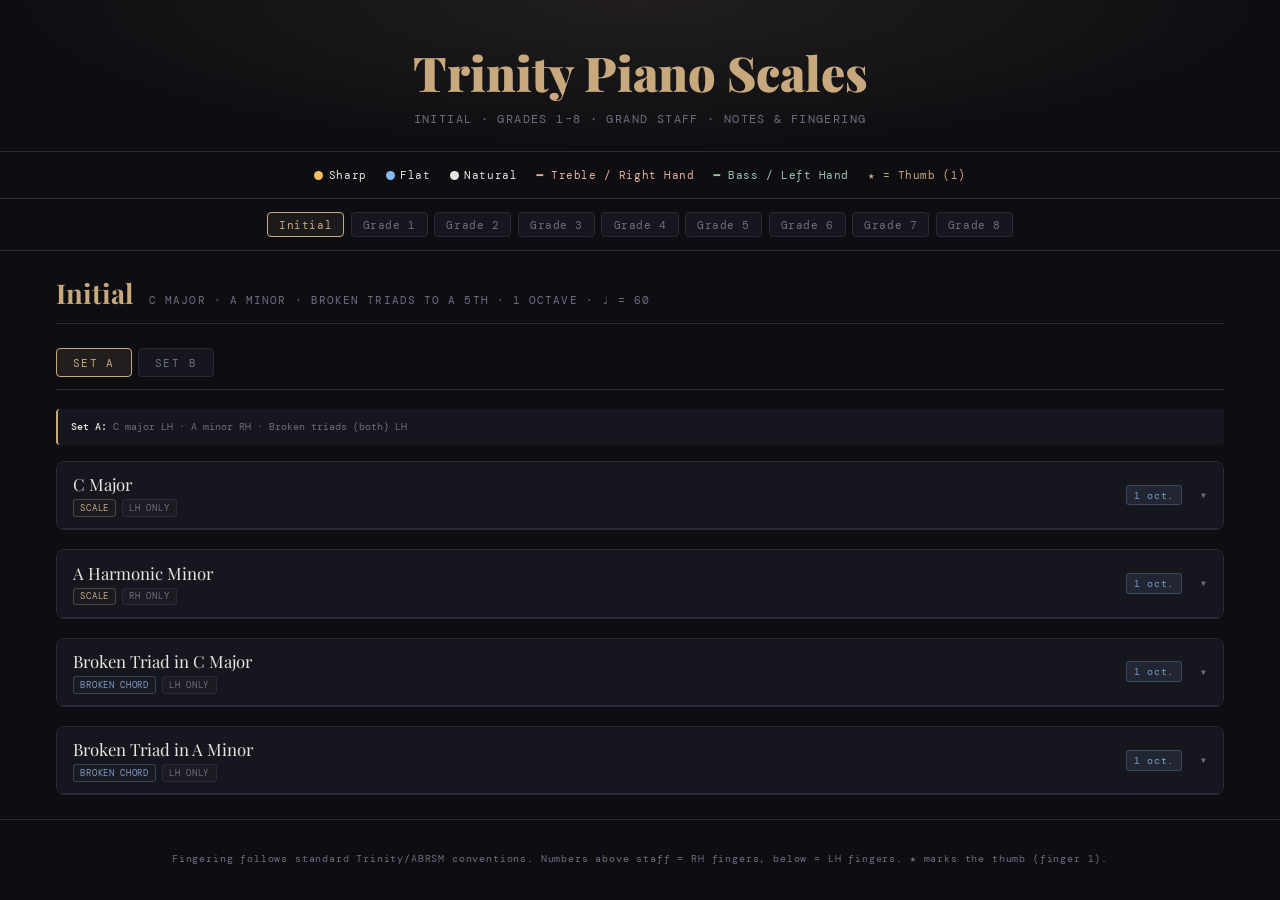
==== index.html @ 6ace457f "Update index.html" ====
<!DOCTYPE html>

<html lang="en">
<head>
<meta charset="UTF-8">
<meta name="viewport" content="width=device-width, initial-scale=1.0">
<title>Trinity Piano Scales</title>
<link href="https://fonts.googleapis.com/css2?family=Playfair+Display:wght@400;700;900&family=DM+Mono:wght@300;400;500&display=swap" rel="stylesheet">
<style>
  :root {
    --bg: #0e0e12;
    --surface: #16161e;
    --card: #1c1c26;
    --border: #2a2a3a;
    --accent: #c8a97e;
    --accent2: #7e9fc8;
    --rh-col: #e8b4a0;
    --lh-col: #a0c8b4;
    --text: #e8e6e0;
    --muted: #6e6e82;
    --sharp-col: #f0c060;
    --flat-col: #88b8f0;
    --natural-col: #d0d0c8;
    --staff-line: #4a4a60;
    --notehead: #e8e6e0;
    --notehead-sharp: #f0c060;
    --notehead-flat: #88b8f0;
  }
  * { box-sizing: border-box; margin: 0; padding: 0; }
  body { background: var(--bg); color: var(--text); font-family: 'DM Mono', monospace; min-height: 100vh; }

header {
text-align: center; padding: 2.5rem 1rem 1.5rem;
border-bottom: 1px solid var(--border);
background: radial-gradient(ellipse at 50% 0%, rgba(200,169,126,0.10) 0%, transparent 70%);
}
h1 { font-family: 'Playfair Display', serif; font-size: clamp(1.8rem,4vw,3rem); font-weight: 900; color: var(--accent); }
header p { margin-top: 0.5rem; color: var(--muted); font-size: 0.72rem; letter-spacing: 0.12em; text-transform: uppercase; }

.legend {
display: flex; gap: 1.2rem; justify-content: center; flex-wrap: wrap;
padding: 1rem; border-bottom: 1px solid var(--border); font-size: 0.68rem; letter-spacing: 0.05em;
}
.legend-item { display: flex; align-items: center; gap: 0.35rem; }
.dot { width: 9px; height: 9px; border-radius: 50%; }

nav {
display: flex; gap: 0.4rem; padding: 0.8rem 1rem; overflow-x: auto;
border-bottom: 1px solid var(--border); scrollbar-width: none; justify-content: center; flex-wrap: wrap;
}
nav button {
background: var(--surface); border: 1px solid var(--border); color: var(--muted);
padding: 0.3rem 0.7rem; border-radius: 4px; font-family: 'DM Mono', monospace;
font-size: 0.68rem; cursor: pointer; white-space: nowrap; transition: all 0.15s; letter-spacing: 0.05em;
}
nav button:hover, nav button.active { border-color: var(--accent); color: var(--accent); background: rgba(200,169,126,0.08); }

main { padding: 1.5rem 1rem; max-width: 1200px; margin: 0 auto; }
.grade-section { display: none; }
.grade-section.active { display: block; }

.grade-header { display: flex; align-items: baseline; gap: 1rem; margin-bottom: 1.5rem; padding-bottom: 0.75rem; border-bottom: 1px solid var(--border); }
.grade-title { font-family: 'Playfair Display', serif; font-size: 1.7rem; color: var(--accent); font-weight: 700; }
.grade-subtitle { color: var(--muted); font-size: 0.68rem; letter-spacing: 0.1em; text-transform: uppercase; }

.scales-grid { display: grid; gap: 1.2rem; }
@media(min-width:700px) { .scales-grid { grid-template-columns: 1fr; } }

.scale-card { background: var(--card); border: 1px solid var(--border); border-radius: 8px; overflow: hidden; }
.scale-card-header {
display: flex; align-items: center; justify-content: space-between;
padding: 0.7rem 1rem; background: var(--surface); border-bottom: 1px solid var(--border);
cursor: pointer; user-select: none;
}
.scale-name { font-family: 'Playfair Display', serif; font-size: 1.05rem; color: var(--text); }
.scale-type { font-size: 0.62rem; color: var(--muted); letter-spacing: 0.1em; text-transform: uppercase; margin-top: 0.1rem; }
.octave-badge { font-size: 0.6rem; padding: 0.18rem 0.45rem; border-radius: 3px; background: rgba(126,159,200,0.12); color: var(--accent2); border: 1px solid rgba(126,159,200,0.28); letter-spacing: 0.07em; }
.toggle-icon { color: var(--muted); font-size: 0.75rem; transition: transform 0.2s; margin-left: 0.6rem; }
.scale-card.open .toggle-icon { transform: rotate(180deg); }
.scale-body { display: none; padding: 1rem; }
.scale-card.open .scale-body { display: block; }

/* Finger row */
.hand-label { font-size: 0.62rem; letter-spacing: 0.15em; text-transform: uppercase; margin-bottom: 0.4rem; }
.hand-label.rh { color: var(--rh-col); }
.hand-label.lh { color: var(--lh-col); }

/* Staff wrapper */
.staff-section { margin-bottom: 1.2rem; overflow-x: auto; padding-bottom: 0.3rem; }
.staff-section::-webkit-scrollbar { height: 4px; }
.staff-section::-webkit-scrollbar-track { background: var(--surface); }
.staff-section::-webkit-scrollbar-thumb { background: var(--border); border-radius: 2px; }

.info-note {
font-size: 0.65rem; color: var(--accent2); margin-top: 0.6rem; line-height: 1.5;
border-left: 2px solid var(--accent2); padding-left: 0.5rem;
}

footer { text-align: center; padding: 2rem 1rem; border-top: 1px solid var(--border); color: var(--muted); font-size: 0.65rem; letter-spacing: 0.08em; }

/* Set A / Set B tabs */
.set-tabs { display: flex; gap: 0.4rem; margin-bottom: 1.2rem; padding-bottom: 0.75rem; border-bottom: 1px solid var(--border); }
.set-tabs button {
  background: var(--surface); border: 1px solid var(--border); color: var(--muted);
  padding: 0.4rem 1rem; border-radius: 4px; font-family: 'DM Mono', monospace;
  font-size: 0.7rem; cursor: pointer; letter-spacing: 0.12em; transition: all 0.15s;
  text-transform: uppercase;
}
.set-tabs button.active { border-color: var(--accent); color: var(--accent); background: rgba(200,169,126,0.1); }
.set-panel { display: none; }
.set-panel.active { display: block; }

.set-summary {
  font-size: 0.65rem; color: var(--muted); margin-bottom: 1rem; line-height: 1.6;
  padding: 0.6rem 0.8rem; background: var(--surface); border-radius: 4px; border-left: 2px solid var(--accent);
}
.set-summary b { color: var(--text); font-weight: 500; }

/* Category + hand badges on each card header */
.badges { display: flex; gap: 0.35rem; align-items: center; flex-wrap: wrap; margin-top: 0.25rem; }
.badge {
  font-size: 0.55rem; padding: 0.12rem 0.4rem; border-radius: 3px; letter-spacing: 0.08em;
  text-transform: uppercase; border: 1px solid var(--border); color: var(--muted);
  background: rgba(255,255,255,0.02); font-family: 'DM Mono', monospace;
}
.badge.cat-scale { color: var(--accent); border-color: rgba(200,169,126,0.3); }
.badge.cat-broken-chord, .badge.cat-arpeggio, .badge.cat-dom7, .badge.cat-dim7 { color: var(--accent2); border-color: rgba(126,159,200,0.3); }
.badge.cat-thirds { color: var(--rh-col); border-color: rgba(232,180,160,0.3); }
.badge.cat-contrary, .badge.cat-chromatic { color: var(--lh-col); border-color: rgba(160,200,180,0.3); }
.badge.hands-together { color: #c8a0d0; border-color: rgba(200,160,208,0.35); background: rgba(200,160,208,0.05); }
.badge.hands-contrary { color: #e0b080; border-color: rgba(224,176,128,0.35); background: rgba(224,176,128,0.05); }
.badge.hands-separate { color: var(--muted); }
</style>

</head>
<body>

<header>
  <h1>Trinity Piano Scales</h1>
  <p>Initial · Grades 1–8 · Grand Staff · Notes & Fingering</p>
</header>

<div class="legend">
  <div class="legend-item"><div class="dot" style="background:var(--notehead-sharp)"></div> Sharp</div>
  <div class="legend-item"><div class="dot" style="background:var(--notehead-flat)"></div> Flat</div>
  <div class="legend-item"><div class="dot" style="background:var(--notehead)"></div> Natural</div>
  <div class="legend-item" style="color:var(--rh-col)">━ Treble / Right Hand</div>
  <div class="legend-item" style="color:var(--lh-col)">━ Bass / Left Hand</div>
  <div class="legend-item" style="color:var(--accent)">★ = Thumb (1)</div>
</div>

<nav id="gradeNav"></nav>
<main id="main"></main>

<footer>Fingering follows standard Trinity/ABRSM conventions. Numbers above staff = RH fingers, below = LH fingers. ★ marks the thumb (finger 1).</footer>

<script>
// ─── NOTATION HELPERS ──────────────────────────────────────────────────────
// Each note on the staff is stored as {l, a, o, f}:
//   l — natural letter A–G
//   a — accidental: '', '♯', '♭', '𝄪'
//   o — octave number (scientific pitch notation, middle C = C4)
//   f — fingering number 1–5 (1 = thumb, rendered as a ★)
// Optional l2/a2/o2 on a note adds a parallel voice in the same column (used
// for scales in 3rds at Grade 6+).

const LETTER_RANK = {C:0, D:1, E:2, F:3, G:4, A:5, B:6};

function n(l,a,o,f){return{l,a,o,f};}

function parsePitch(s) {
  const l = s[0];
  const ch = s[1] || '';
  let a = '';
  if (ch === 'b') a = '♭';
  else if (ch === '#') a = '♯';
  else if (ch === 'x') a = '𝄪';
  return {l, a};
}

// Ascending sequence — octave bumps up when the letter wraps B→C.
function seq(letters, startOct, fingering) {
  const out = []; let oct = startOct, prev = null;
  letters.forEach((lt, i) => {
    const {l, a} = parsePitch(lt);
    const rank = LETTER_RANK[l];
    if (prev !== null && rank < prev) oct++;
    out.push(n(l, a, oct, fingering[i])); prev = rank;
  });
  return out;
}

// Descending sequence — octave drops when the letter jumps up.
function descSeq(letters, startOct, fingering) {
  const out = []; let oct = startOct, prev = null;
  letters.forEach((lt, i) => {
    const {l, a} = parsePitch(lt);
    const rank = LETTER_RANK[l];
    if (prev !== null && rank > prev) oct--;
    out.push(n(l, a, oct, fingering[i])); prev = rank;
  });
  return out;
}

function scaleLetters(oneOct, octaves) {
  const out = [];
  for (let i = 0; i < octaves; i++) out.push(...oneOct);
  out.push(oneOct[0]);
  return out;
}

// Combine two single-line scales into a parallel-voice line (for "in 3rds" scales).
function pairVoices(lower, upper, fingering) {
  return lower.map((lo, i) => ({
    l: lo.l, a: lo.a, o: lo.o,
    l2: upper[i].l, a2: upper[i].a, o2: upper[i].o,
    f: fingering ? fingering[i] : lo.f
  }));
}

// ─── SCALE PITCH TABLE ────────────────────────────────────────────────────
// 7 ascending pitches per scale, starting on the tonic.
// Suffixes: -n = natural minor, -h = harmonic minor, -m = melodic minor (asc.)
const SP = {
  'C':['C','D','E','F','G','A','B'],          'G':['G','A','B','C','D','E','F#'],
  'D':['D','E','F#','G','A','B','C#'],        'A':['A','B','C#','D','E','F#','G#'],
  'E':['E','F#','G#','A','B','C#','D#'],      'B':['B','C#','D#','E','F#','G#','A#'],
  'F#':['F#','G#','A#','B','C#','D#','E#'],
  'F':['F','G','A','Bb','C','D','E'],         'Bb':['Bb','C','D','Eb','F','G','A'],
  'Eb':['Eb','F','G','Ab','Bb','C','D'],      'Ab':['Ab','Bb','C','Db','Eb','F','G'],
  'Db':['Db','Eb','F','Gb','Ab','Bb','C'],
  'Am-n':['A','B','C','D','E','F','G'],       'Dm-n':['D','E','F','G','A','Bb','C'],
  'Em-n':['E','F#','G','A','B','C','D'],      'Bm-n':['B','C#','D','E','F#','G','A'],
  'Gm-n':['G','A','Bb','C','D','Eb','F'],     'Cm-n':['C','D','Eb','F','G','Ab','Bb'],
  'F#m-n':['F#','G#','A','B','C#','D','E'],   'Fm-n':['F','G','Ab','Bb','C','Db','Eb'],
  'C#m-n':['C#','D#','E','F#','G#','A','B'],  'G#m-n':['G#','A#','B','C#','D#','E','F#'],
  'Bbm-n':['Bb','C','Db','Eb','F','Gb','Ab'], 'Ebm-n':['Eb','F','Gb','Ab','Bb','Cb','Db'],
  'Am-h':['A','B','C','D','E','F','G#'],      'Dm-h':['D','E','F','G','A','Bb','C#'],
  'Em-h':['E','F#','G','A','B','C','D#'],     'Bm-h':['B','C#','D','E','F#','G','A#'],
  'Gm-h':['G','A','Bb','C','D','Eb','F#'],    'Cm-h':['C','D','Eb','F','G','Ab','B'],
  'F#m-h':['F#','G#','A','B','C#','D','E#'],  'Fm-h':['F','G','Ab','Bb','C','Db','E'],
  'C#m-h':['C#','D#','E','F#','G#','A','B#'], 'G#m-h':['G#','A#','B','C#','D#','E','Fx'],
  'Bbm-h':['Bb','C','Db','Eb','F','Gb','A'],  'Ebm-h':['Eb','F','Gb','Ab','Bb','Cb','D'],
  'Am-m':['A','B','C','D','E','F#','G#'],     'Dm-m':['D','E','F','G','A','B','C#'],
  'Em-m':['E','F#','G','A','B','C#','D#'],    'Bm-m':['B','C#','D','E','F#','G#','A#'],
  'Gm-m':['G','A','Bb','C','D','E','F#'],     'Cm-m':['C','D','Eb','F','G','A','B'],
  'F#m-m':['F#','G#','A','B','C#','D#','E#'], 'Fm-m':['F','G','Ab','Bb','C','D','E'],
  'C#m-m':['C#','D#','E','F#','G#','A#','B#'],'G#m-m':['G#','A#','B','C#','D#','E#','Fx'],
  'Bbm-m':['Bb','C','Db','Eb','F','G','A'],   'Ebm-m':['Eb','F','Gb','Ab','Bb','C','D'],
};

// Major triads (1, 3, 5) and minor triads (1, ♭3, 5)
const AP = {
  'C':['C','E','G'],   'G':['G','B','D'],   'D':['D','F#','A'],  'A':['A','C#','E'],
  'E':['E','G#','B'],  'B':['B','D#','F#'], 'F#':['F#','A#','C#'],
  'F':['F','A','C'],   'Bb':['Bb','D','F'], 'Eb':['Eb','G','Bb'],
  'Ab':['Ab','C','Eb'],'Db':['Db','F','Ab'],
  'Am':['A','C','E'],  'Dm':['D','F','A'],  'Em':['E','G','B'],  'Gm':['G','Bb','D'],
  'Cm':['C','Eb','G'], 'Fm':['F','Ab','C'], 'Bm':['B','D','F#'], 'F#m':['F#','A','C#'],
  'C#m':['C#','E','G#'],'G#m':['G#','B','D#'], 'Bbm':['Bb','Db','F'], 'Ebm':['Eb','Gb','Bb'],
};

// Dominant 7th — keyed by the MAJOR key whose V7 it is.
const DOM7 = {
  'Bb':['F','A','C','Eb'], 'D':['A','C#','E','G'], 'E':['B','D#','F#','A'],
  'Ab':['Eb','G','Bb','Db'],'B':['F#','A#','C#','E'], 'F#':['C#','E#','G#','B'],
};

// Diminished 7th — practical enharmonic spellings.
const DIM7 = {
  'B':['B','D','F','Ab'], 'D':['D','F','Ab','B'], 'Bb':['Bb','Db','E','G'],
  'Ab':['Ab','B','D','F'],'E':['E','G','Bb','Db'],'F#':['F#','A','C','Eb'],
  'Eb':['Eb','Gb','A','C'],
};

// ─── PATTERN BUILDERS ─────────────────────────────────────────────────────

function scl(modeKey, octaves, startOct, fingering) {
  return seq(scaleLetters(SP[modeKey], octaves), startOct, fingering);
}

function arp(triadKey, octaves, startOct, fingering) {
  const t = AP[triadKey]; const letters = [];
  for (let i = 0; i < octaves; i++) letters.push(...t);
  letters.push(t[0]);
  return seq(letters, startOct, fingering);
}

function brokenTo5(triadKey, startOct, fingering) {
  const t = AP[triadKey];
  return seq([t[0], t[1], t[2], t[1], t[0]], startOct, fingering);
}

function broken1Oct(triadKey, startOct, fingering) {
  const t = AP[triadKey];
  const up = seq([t[0], t[1], t[2], t[0]], startOct, fingering.slice(0,4));
  const down = [
    n(up[2].l, up[2].a, up[2].o, fingering[4]),
    n(up[1].l, up[1].a, up[1].o, fingering[5]),
    n(up[0].l, up[0].a, up[0].o, fingering[6]),
  ];
  return [...up, ...down];
}

function dom7(keyName, octaves, startOct, fingering) {
  const c = DOM7[keyName]; const letters = [];
  for (let i = 0; i < octaves; i++) letters.push(...c);
  letters.push(c[0]);
  return seq(letters, startOct, fingering);
}

function dim7(rootName, octaves, startOct, fingering) {
  const c = DIM7[rootName]; const letters = [];
  for (let i = 0; i < octaves; i++) letters.push(...c);
  letters.push(c[0]);
  return seq(letters, startOct, fingering);
}

const PC = {C:0,'C#':1,Db:1,D:2,'D#':3,Eb:3,E:4,Fb:4,F:5,'E#':5,'F#':6,Gb:6,G:7,'G#':8,Ab:8,A:9,'A#':10,Bb:10,B:11,Cb:11,'B#':0};

function chromAsc(startLetter, octaves, startOct, fingering) {
  const SHARPS = ['C','C#','D','D#','E','F','F#','G','G#','A','A#','B'];
  const startPC = PC[startLetter];
  const letters = [startLetter];
  for (let step = 1; step <= 12 * octaves; step++) {
    const pc = (startPC + step) % 12;
    letters.push(step === 12 * octaves ? startLetter : SHARPS[pc]);
  }
  return seq(letters, startOct, fingering);
}

function chromDesc(startLetter, octaves, startOct, fingering) {
  const FLATS = ['C','Db','D','Eb','E','F','Gb','G','Ab','A','Bb','B'];
  const startPC = PC[startLetter];
  const letters = [startLetter];
  for (let step = 1; step <= 12 * octaves; step++) {
    const pc = ((startPC - step) % 12 + 12) % 12;
    letters.push(step === 12 * octaves ? startLetter : FLATS[pc]);
  }
  return descSeq(letters, startOct, fingering);
}

// ─── FINGERING PRESETS ────────────────────────────────────────────────────
// Indicative fingerings — verify exact patterns with Trinity Piano Scales
// & Arpeggios book for exam preparation.
const F = {
  rh1:    [1,2,3,1,2,3,4,5],                    // RH white-key 1 oct asc
  lh1:    [5,4,3,2,1,3,2,1],                    // LH white-key 1 oct asc
  rh2:    [1,2,3,1,2,3,4,1,2,3,1,2,3,4,5],      // RH white-key 2 oct asc
  lh2:    [5,4,3,2,1,3,2,1,4,3,2,1,3,2,1],      // LH white-key 2 oct asc
  fRh1:   [1,2,3,4,1,2,3,4],                    // F major RH 1 oct
  fRh2:   [1,2,3,4,1,2,3,4,1,2,3,4,1,2,3],      // F major RH 2 oct
  bbRh2:  [4,1,2,3,1,2,3,4,1,2,3,1,2,3,4],      // B♭ major RH 2 oct
  bbLh2:  [3,2,1,4,3,2,1,3,2,1,4,3,2,1,3],      // B♭ major LH 2 oct
  ebRh2:  [3,1,2,3,1,2,3,4,1,2,3,1,2,3,4],      // E♭ major RH 2 oct
  ebLh2:  [3,2,1,4,3,2,1,3,2,1,4,3,2,1,3],      // E♭ major LH 2 oct
  abRh2:  [3,1,2,3,1,2,3,4,1,2,3,1,2,3,4],      // A♭ major RH 2 oct
  abLh2:  [3,2,1,4,3,2,1,3,2,1,4,3,2,1,3],      // A♭ major LH 2 oct
  dbRh2:  [2,3,1,2,3,4,1,2,3,1,2,3,4,1,2],      // D♭ major RH 2 oct
  dbLh2:  [3,2,1,4,3,2,1,3,2,1,4,3,2,1,3],      // D♭ major LH 2 oct
  fsRh2:  [2,3,4,1,2,3,1,2,3,4,1,2,3,1,2],      // F# major RH 2 oct
  fsLh2:  [4,3,2,1,3,2,1,4,3,2,1,3,2,1,2],      // F# major LH 2 oct
  chrom1: [1,3,1,2,3,1,3,1,3,1,2,3,1],
  chrom2: [1,3,1,2,3,1,3,1,3,1,2,3,1,3,1,2,3,1,3,1,3,1,2,3,1],
  arp2Rh: [1,2,3,1,2,3,5],
  arp2Lh: [5,3,2,1,3,2,1],
  broken1:[1,2,3,5,3,2,1],
  brokenTo5Rh:[1,3,5,3,1],
  brokenTo5Lh:[5,3,1,3,5],
};

// Helper to build a descending scale (reverse letters of ascending)
function revScale(modeKey, octaves, topOct, fingering) {
  const asc = scaleLetters(SP[modeKey], octaves);
  const rev = [...asc].reverse();
  return descSeq(rev, topOct, fingering);
}

// ─── GRADES DATA (Trinity Piano Syllabus from 2023) ──────────────────────

const GRADES = [
  // ─── INITIAL ────────────────────────────────────────────────────────────
  {
    grade:'Initial',
    desc:'C major · A minor · broken triads to a 5th · 1 octave · ♩ = 60',
    sets: {
      A: {
        label:'Set A',
        summary:'<b>Set A:</b> C major LH · A minor RH · Broken triads (both) LH',
        items:[
          { name:'C Major', category:'scale', hands:'lh', octaves:1,
            lh: scl('C', 1, 3, F.lh1) },
          { name:'A Harmonic Minor', category:'scale', hands:'rh', octaves:1,
            rh: scl('Am-h', 1, 4, F.rh1),
            note:'Candidate may choose harmonic, melodic, or natural minor — harmonic shown.' },
          { name:'Broken Triad in C Major', category:'broken-chord', hands:'lh', octaves:1,
            lh: brokenTo5('C', 3, F.brokenTo5Lh),
            note:'Played to a 5th.' },
          { name:'Broken Triad in A Minor', category:'broken-chord', hands:'lh', octaves:1,
            lh: brokenTo5('Am', 3, F.brokenTo5Lh),
            note:'Played to a 5th.' },
        ]
      },
      B: {
        label:'Set B',
        summary:'<b>Set B:</b> C major RH · A minor LH · Broken triads (both) RH',
        items:[
          { name:'C Major', category:'scale', hands:'rh', octaves:1,
            rh: scl('C', 1, 4, F.rh1) },
          { name:'A Harmonic Minor', category:'scale', hands:'lh', octaves:1,
            lh: scl('Am-h', 1, 3, F.lh1),
            note:'Candidate may choose harmonic, melodic, or natural minor.' },
          { name:'Broken Triad in C Major', category:'broken-chord', hands:'rh', octaves:1,
            rh: brokenTo5('C', 4, F.brokenTo5Rh),
            note:'Played to a 5th.' },
          { name:'Broken Triad in A Minor', category:'broken-chord', hands:'rh', octaves:1,
            rh: brokenTo5('Am', 4, F.brokenTo5Rh),
            note:'Played to a 5th.' },
        ]
      }
    }
  },
  // ─── GRADE 1 ────────────────────────────────────────────────────────────
  {
    grade:'Grade 1',
    desc:'F/G major · E/D minor · 1 octave · broken chords · chromatic contrary motion · ♩ = 70 · broken chords ♩. = 50',
    sets: {
      A: {
        label:'Set A',
        summary:'<b>Set A:</b> F major RH · E minor LH · Chromatic contrary on D (HT) · G major broken chord LH · D minor broken chord RH',
        items:[
          { name:'F Major', category:'scale', hands:'rh', octaves:1,
            rh: scl('F', 1, 4, F.fRh1) },
          { name:'E Harmonic Minor', category:'scale', hands:'lh', octaves:1,
            lh: scl('Em-h', 1, 3, F.lh1),
            note:'Candidate may choose harmonic, melodic, or natural minor.' },
          { name:'Chromatic Scale — Contrary Motion from D', category:'chromatic', hands:'contrary', octaves:1,
            rh: chromAsc('D', 1, 4, F.chrom1),
            lh: chromDesc('D', 1, 4, F.chrom1),
            note:'Hands together, diverging. RH ascends D4→D5; LH descends D4→D3.' },
          { name:'G Major Broken Chord', category:'broken-chord', hands:'lh', octaves:1,
            lh: broken1Oct('G', 2, F.broken1) },
          { name:'D Minor Broken Chord', category:'broken-chord', hands:'rh', octaves:1,
            rh: broken1Oct('Dm', 4, F.broken1) },
        ]
      },
      B: {
        label:'Set B',
        summary:'<b>Set B:</b> G major LH · D minor RH · C major contrary motion (HT) · F major broken chord RH · E minor broken chord LH',
        items:[
          { name:'G Major', category:'scale', hands:'lh', octaves:1,
            lh: scl('G', 1, 2, F.lh1) },
          { name:'D Harmonic Minor', category:'scale', hands:'rh', octaves:1,
            rh: scl('Dm-h', 1, 4, F.rh1),
            note:'Candidate may choose harmonic, melodic, or natural minor.' },
          { name:'C Major — Contrary Motion', category:'contrary', hands:'contrary', octaves:1,
            rh: scl('C', 1, 4, F.rh1),
            lh: descSeq(['C','B','A','G','F','E','D','C'], 4, [1,2,3,1,2,3,4,5]),
            note:'Hands together, diverging from middle C.' },
          { name:'F Major Broken Chord', category:'broken-chord', hands:'rh', octaves:1,
            rh: broken1Oct('F', 4, F.broken1) },
          { name:'E Minor Broken Chord', category:'broken-chord', hands:'lh', octaves:1,
            lh: broken1Oct('Em', 3, F.broken1) },
        ]
      }
    }
  },
  // ─── GRADE 2 ────────────────────────────────────────────────────────────
  {
    grade:'Grade 2',
    desc:'B♭/D major · B/G minor · 2 octaves · C major contrary / B♭ chromatic · 2-oct arpeggios · ♩ = 80 · arpeggios ♩ = 60',
    sets: {
      A: {
        label:'Set A',
        summary:'<b>Set A:</b> B♭ major & B minor HT · C major contrary motion HT · D major arpeggio RH · G minor arpeggio LH',
        items:[
          { name:'B♭ Major', category:'scale', hands:'together', octaves:2,
            rh: scl('Bb', 2, 4, F.bbRh2),
            lh: scl('Bb', 2, 2, F.bbLh2) },
          { name:'B Harmonic Minor', category:'scale', hands:'together', octaves:2,
            rh: scl('Bm-h', 2, 4, F.rh2),
            lh: scl('Bm-h', 2, 2, F.lh2),
            note:'Candidate choice: harmonic or melodic minor.' },
          { name:'C Major — Contrary Motion', category:'contrary', hands:'contrary', octaves:2,
            rh: scl('C', 2, 4, F.rh2),
            lh: descSeq(['C','B','A','G','F','E','D','C','B','A','G','F','E','D','C'], 4, [1,2,3,1,2,3,4,1,2,3,1,2,3,4,5]),
            note:'Hands together, diverging from middle C. Two octaves.' },
          { name:'D Major Arpeggio', category:'arpeggio', hands:'rh', octaves:2,
            rh: arp('D', 2, 4, F.arp2Rh) },
          { name:'G Minor Arpeggio', category:'arpeggio', hands:'lh', octaves:2,
            lh: arp('Gm', 2, 2, F.arp2Lh) },
        ]
      },
      B: {
        label:'Set B',
        summary:'<b>Set B:</b> D major & G minor HT · Chromatic similar motion from B♭ HT · B♭ major arpeggio LH · B minor arpeggio RH',
        items:[
          { name:'D Major', category:'scale', hands:'together', octaves:2,
            rh: scl('D', 2, 4, F.rh2),
            lh: scl('D', 2, 3, F.lh2) },
          { name:'G Harmonic Minor', category:'scale', hands:'together', octaves:2,
            rh: scl('Gm-h', 2, 4, F.rh2),
            lh: scl('Gm-h', 2, 2, F.lh2),
            note:'Candidate choice: harmonic or melodic minor.' },
          { name:'Chromatic Scale — Similar Motion from B♭', category:'chromatic', hands:'together', octaves:2,
            rh: chromAsc('Bb', 2, 4, F.chrom2),
            lh: chromAsc('Bb', 2, 2, F.chrom2) },
          { name:'B♭ Major Arpeggio', category:'arpeggio', hands:'lh', octaves:2,
            lh: arp('Bb', 2, 2, F.arp2Lh) },
          { name:'B Minor Arpeggio', category:'arpeggio', hands:'rh', octaves:2,
            rh: arp('Bm', 2, 3, F.arp2Rh) },
        ]
      }
    }
  },
  // ─── GRADE 3 ────────────────────────────────────────────────────────────
  {
    grade:'Grade 3',
    desc:'E♭/A major · C/F♯ minor · 2 octaves · chromatic F♯ / E♭ contrary · A/F♯m/E♭/Cm arpeggios · ♩ = 90 · arpeggios ♩ = 70',
    sets: {
      A: {
        label:'Set A',
        summary:'<b>Set A:</b> E♭ major & C minor HT · Chromatic similar motion from F♯ HT · A major arpeggio RH · F♯ minor arpeggio LH',
        items:[
          { name:'E♭ Major', category:'scale', hands:'together', octaves:2,
            rh: scl('Eb', 2, 4, F.ebRh2),
            lh: scl('Eb', 2, 3, F.ebLh2) },
          { name:'C Harmonic Minor', category:'scale', hands:'together', octaves:2,
            rh: scl('Cm-h', 2, 4, F.rh2),
            lh: scl('Cm-h', 2, 3, F.lh2),
            note:'Candidate choice: harmonic or melodic minor.' },
          { name:'Chromatic Scale — Similar Motion from F♯', category:'chromatic', hands:'together', octaves:2,
            rh: chromAsc('F#', 2, 4, F.chrom2),
            lh: chromAsc('F#', 2, 2, F.chrom2) },
          { name:'A Major Arpeggio', category:'arpeggio', hands:'rh', octaves:2,
            rh: arp('A', 2, 4, F.arp2Rh) },
          { name:'F♯ Minor Arpeggio', category:'arpeggio', hands:'lh', octaves:2,
            lh: arp('F#m', 2, 2, F.arp2Lh) },
        ]
      },
      B: {
        label:'Set B',
        summary:'<b>Set B:</b> A major & F♯ minor HT · E♭ major contrary motion HT · E♭ major arpeggio LH · C minor arpeggio RH',
        items:[
          { name:'A Major', category:'scale', hands:'together', octaves:2,
            rh: scl('A', 2, 4, F.rh2),
            lh: scl('A', 2, 2, F.lh2) },
          { name:'F♯ Harmonic Minor', category:'scale', hands:'together', octaves:2,
            rh: scl('F#m-h', 2, 4, [2,3,4,1,2,3,1,2,3,4,1,2,3,1,2]),
            lh: scl('F#m-h', 2, 2, [4,3,2,1,3,2,1,4,3,2,1,3,2,1,2]),
            note:'Candidate choice: harmonic or melodic minor.' },
          { name:'E♭ Major — Contrary Motion', category:'contrary', hands:'contrary', octaves:2,
            rh: scl('Eb', 2, 4, F.ebRh2),
            lh: descSeq(['Eb','D','C','Bb','Ab','G','F','Eb','D','C','Bb','Ab','G','F','Eb'], 4, [3,1,2,3,1,2,3,4,1,2,3,1,2,3,4]),
            note:'Hands together, diverging from E♭4. Two octaves.' },
          { name:'E♭ Major Arpeggio', category:'arpeggio', hands:'lh', octaves:2,
            lh: arp('Eb', 2, 3, F.arp2Lh) },
          { name:'C Minor Arpeggio', category:'arpeggio', hands:'rh', octaves:2,
            rh: arp('Cm', 2, 4, F.arp2Rh) },
        ]
      }
    }
  },
  // ─── GRADE 4 ────────────────────────────────────────────────────────────
  {
    grade:'Grade 4',
    desc:'E/A♭ major · F/C♯ minor · 2-oct chromatics (B, A♭ contrary) · 2-oct arpeggios · ♩ = 100 · arpeggios ♩ = 80',
    sets: {
      A: {
        label:'Set A',
        summary:'<b>Set A:</b> E major & F minor HT · Chromatic from B HT · Chromatic contrary from A♭ HT (1 oct) · A♭ major arpeggio RH · F minor arpeggio LH',
        items:[
          { name:'E Major', category:'scale', hands:'together', octaves:2,
            rh: scl('E', 2, 4, F.rh2),
            lh: scl('E', 2, 2, F.lh2) },
          { name:'F Harmonic Minor', category:'scale', hands:'together', octaves:2,
            rh: scl('Fm-h', 2, 4, F.fRh2),
            lh: scl('Fm-h', 2, 2, F.lh2),
            note:'Candidate choice: harmonic or melodic minor.' },
          { name:'Chromatic Scale — Similar Motion from B', category:'chromatic', hands:'together', octaves:2,
            rh: chromAsc('B', 2, 4, F.chrom2),
            lh: chromAsc('B', 2, 2, F.chrom2) },
          { name:'Chromatic Scale — Contrary Motion from A♭', category:'chromatic', hands:'contrary', octaves:1,
            rh: chromAsc('Ab', 1, 4, F.chrom1),
            lh: chromDesc('Ab', 1, 4, F.chrom1),
            note:'Hands together, diverging from A♭4. One octave.' },
          { name:'A♭ Major Arpeggio', category:'arpeggio', hands:'rh', octaves:2,
            rh: arp('Ab', 2, 4, F.arp2Rh) },
          { name:'F Minor Arpeggio', category:'arpeggio', hands:'lh', octaves:2,
            lh: arp('Fm', 2, 2, F.arp2Lh) },
        ]
      },
      B: {
        label:'Set B',
        summary:'<b>Set B:</b> A♭ major & C♯ minor HT · E major contrary motion HT · Chromatic similar from B HT · E major arpeggio RH · C♯ minor arpeggio LH',
        items:[
          { name:'A♭ Major', category:'scale', hands:'together', octaves:2,
            rh: scl('Ab', 2, 4, F.abRh2),
            lh: scl('Ab', 2, 3, F.abLh2) },
          { name:'C♯ Harmonic Minor', category:'scale', hands:'together', octaves:2,
            rh: scl('C#m-h', 2, 4, [2,3,1,2,3,4,1,2,3,1,2,3,4,1,2]),
            lh: scl('C#m-h', 2, 3, [3,2,1,4,3,2,1,3,2,1,4,3,2,1,2]),
            note:'Candidate choice: harmonic or melodic minor.' },
          { name:'E Major — Contrary Motion', category:'contrary', hands:'contrary', octaves:2,
            rh: scl('E', 2, 4, F.rh2),
            lh: descSeq(['E','D#','C#','B','A','G#','F#','E','D#','C#','B','A','G#','F#','E'], 4, [1,2,3,1,2,3,4,1,2,3,1,2,3,4,5]),
            note:'Hands together, diverging from E4. Two octaves.' },
          { name:'Chromatic Scale — Similar Motion from B', category:'chromatic', hands:'together', octaves:2,
            rh: chromAsc('B', 2, 4, F.chrom2),
            lh: chromAsc('B', 2, 2, F.chrom2) },
          { name:'E Major Arpeggio', category:'arpeggio', hands:'rh', octaves:2,
            rh: arp('E', 2, 4, F.arp2Rh) },
          { name:'C♯ Minor Arpeggio', category:'arpeggio', hands:'lh', octaves:2,
            lh: arp('C#m', 2, 3, F.arp2Lh) },
        ]
      }
    }
  },
  // ─── GRADE 5 ────────────────────────────────────────────────────────────
  {
    grade:'Grade 5',
    desc:'D♭/B major · G♯/B♭ minor · G harmonic contrary · chromatic contrary at minor 3rd · dim 7ths · ♩ = 110 · arpeggios ♩ = 90',
    sets: {
      A: {
        label:'Set A',
        summary:'<b>Set A:</b> D♭ major & G♯ minor HT · G harmonic minor contrary motion HT · Chromatic contrary (LH C / RH E) HT · B major, B♭ minor arpeggios HT · Dim 7th starting on B HT',
        items:[
          { name:'D♭ Major', category:'scale', hands:'together', octaves:2,
            rh: scl('Db', 2, 4, F.dbRh2),
            lh: scl('Db', 2, 3, F.dbLh2) },
          { name:'G♯ Harmonic Minor', category:'scale', hands:'together', octaves:2,
            rh: scl('G#m-h', 2, 4, [3,4,1,2,3,1,2,3,4,1,2,3,1,2,3]),
            lh: scl('G#m-h', 2, 2, [4,3,2,1,3,2,1,4,3,2,1,3,2,1,2]),
            note:'Candidate choice: harmonic or melodic minor.' },
          { name:'G Harmonic Minor — Contrary Motion', category:'contrary', hands:'contrary', octaves:2,
            rh: scl('Gm-h', 2, 4, F.rh2),
            lh: descSeq(['G','F#','Eb','D','C','Bb','A','G','F#','Eb','D','C','Bb','A','G'], 4, [1,2,3,1,2,3,4,1,2,3,1,2,3,4,5]),
            note:'Hands together, diverging from G4. Two octaves.' },
          { name:'Chromatic Scale — Contrary Motion, LH on C / RH on E', category:'chromatic', hands:'contrary', octaves:2,
            rh: chromAsc('E', 2, 4, F.chrom2),
            lh: chromDesc('C', 2, 4, F.chrom2),
            note:'Hands start a minor 6th apart and diverge. RH ascends from E4; LH descends from C4.' },
          { name:'B Major Arpeggio', category:'arpeggio', hands:'together', octaves:2,
            rh: arp('B', 2, 3, F.arp2Rh),
            lh: arp('B', 2, 2, F.arp2Lh) },
          { name:'B♭ Minor Arpeggio', category:'arpeggio', hands:'together', octaves:2,
            rh: arp('Bbm', 2, 3, F.arp2Rh),
            lh: arp('Bbm', 2, 2, F.arp2Lh) },
          { name:'Diminished 7th starting on B', category:'dim7', hands:'together', octaves:2,
            rh: dim7('B', 2, 3, [1,2,3,4,1,2,3,4,5]),
            lh: dim7('B', 2, 2, [5,4,3,2,1,4,3,2,1]) },
        ]
      },
      B: {
        label:'Set B',
        summary:'<b>Set B:</b> B major & B♭ minor HT · Chromatic similar from D♭ HT · Chromatic contrary (LH C / RH E) HT · D♭ major, G♯ minor arpeggios HT · Dim 7th starting on B HT',
        items:[
          { name:'B Major', category:'scale', hands:'together', octaves:2,
            rh: scl('B', 2, 4, F.rh2),
            lh: scl('B', 2, 2, F.lh2) },
          { name:'B♭ Harmonic Minor', category:'scale', hands:'together', octaves:2,
            rh: scl('Bbm-h', 2, 4, F.bbRh2),
            lh: scl('Bbm-h', 2, 2, F.bbLh2),
            note:'Candidate choice: harmonic or melodic minor.' },
          { name:'Chromatic Scale — Similar Motion from D♭', category:'chromatic', hands:'together', octaves:2,
            rh: chromAsc('Db', 2, 4, F.chrom2),
            lh: chromAsc('Db', 2, 2, F.chrom2) },
          { name:'Chromatic Scale — Contrary Motion, LH on C / RH on E', category:'chromatic', hands:'contrary', octaves:2,
            rh: chromAsc('E', 2, 4, F.chrom2),
            lh: chromDesc('C', 2, 4, F.chrom2),
            note:'Hands start a minor 6th apart and diverge.' },
          { name:'D♭ Major Arpeggio', category:'arpeggio', hands:'together', octaves:2,
            rh: arp('Db', 2, 4, F.arp2Rh),
            lh: arp('Db', 2, 3, F.arp2Lh) },
          { name:'G♯ Minor Arpeggio', category:'arpeggio', hands:'together', octaves:2,
            rh: arp('G#m', 2, 3, F.arp2Rh),
            lh: arp('G#m', 2, 2, F.arp2Lh) },
          { name:'Diminished 7th starting on B', category:'dim7', hands:'together', octaves:2,
            rh: dim7('B', 2, 3, [1,2,3,4,1,2,3,4,5]),
            lh: dim7('B', 2, 2, [5,4,3,2,1,4,3,2,1]) },
        ]
      }
    }
  },
  // ─── GRADE 6 ────────────────────────────────────────────────────────────
  {
    grade:'Grade 6',
    desc:'B♭/D major · B♭ harmonic / D or B♭ melodic minor · chromatics · C major scale in 3rds · dim/dom 7ths · 4 octaves · ♩ = 120 · 3rds ♩ = 60 · arpeggios ♩ = 100',
    sets: {
      A: {
        label:'Set A',
        summary:'<b>Set A:</b> B♭ major · B♭ harmonic minor · D melodic minor · Chromatic similar on D · Chromatic contrary on E♭ (2 oct) · C major in 3rds RH · D major, B♭ minor arpeggios · Dim 7th on D · Dom 7th in B♭. All HT, 4 octaves unless noted.',
        items:[
          { name:'B♭ Major', category:'scale', hands:'together', octaves:4,
            rh: scl('Bb', 2, 4, F.bbRh2),
            lh: scl('Bb', 2, 2, F.bbLh2),
            note:'4 octaves required — pattern shown over 2.' },
          { name:'B♭ Harmonic Minor', category:'scale', hands:'together', octaves:4,
            rh: scl('Bbm-h', 2, 4, F.bbRh2),
            lh: scl('Bbm-h', 2, 2, F.bbLh2),
            note:'4 octaves required — pattern shown over 2.' },
          { name:'D Melodic Minor', category:'scale', hands:'together', octaves:4,
            rh: scl('Dm-m', 2, 4, F.rh2),
            lh: scl('Dm-m', 2, 3, F.lh2),
            note:'Ascending shown (raised 6 & 7). Descend as natural minor. 4 octaves required.' },
          { name:'Chromatic Scale — Similar Motion from D', category:'chromatic', hands:'together', octaves:4,
            rh: chromAsc('D', 2, 4, F.chrom2),
            lh: chromAsc('D', 2, 3, F.chrom2),
            note:'4 octaves required — pattern shown over 2.' },
          { name:'Chromatic Scale — Contrary Motion from E♭', category:'chromatic', hands:'contrary', octaves:2,
            rh: chromAsc('Eb', 2, 4, F.chrom2),
            lh: chromDesc('Eb', 2, 4, F.chrom2),
            note:'Hands diverge from E♭4. Two octaves.' },
          { name:'C Major Scale in 3rds', category:'thirds', hands:'rh', octaves:1,
            rh: pairVoices(
              scl('C', 1, 4, [1,2,3,1,2,3,4,5]),
              seq(['E','F','G','A','B','C','D','E'], 4, [3,1,2,3,1,2,3,4])
            ),
            note:'RH only. Lower voice starts on tonic; upper voice a 3rd above. One octave.' },
          { name:'D Major Arpeggio', category:'arpeggio', hands:'together', octaves:4,
            rh: arp('D', 2, 4, F.arp2Rh),
            lh: arp('D', 2, 3, F.arp2Lh),
            note:'4 octaves required — pattern shown over 2.' },
          { name:'B♭ Minor Arpeggio', category:'arpeggio', hands:'together', octaves:4,
            rh: arp('Bbm', 2, 3, F.arp2Rh),
            lh: arp('Bbm', 2, 2, F.arp2Lh),
            note:'4 octaves required — pattern shown over 2.' },
          { name:'Diminished 7th starting on D', category:'dim7', hands:'together', octaves:4,
            rh: dim7('D', 2, 4, [1,2,3,4,1,2,3,4,5]),
            lh: dim7('D', 2, 3, [5,4,3,2,1,4,3,2,1]),
            note:'4 octaves required — pattern shown over 2.' },
          { name:'Dominant 7th in the key of B♭', category:'dom7', hands:'together', octaves:4,
            rh: dom7('Bb', 2, 4, [1,2,3,4,1,2,3,4,5]),
            lh: dom7('Bb', 2, 3, [5,4,3,2,1,4,3,2,1]),
            note:'V7 of B♭ = F7 (F–A–C–E♭). 4 octaves required — pattern shown over 2.' },
        ]
      },
      B: {
        label:'Set B',
        summary:'<b>Set B:</b> D major · B♭ harmonic minor · B♭ melodic minor · Chromatic similar on D · Chromatic contrary on E♭ (2 oct) · C major in 3rds LH · B♭ major, D minor arpeggios · Dim 7th on B♭ · Dom 7th in D. All HT, 4 octaves unless noted.',
        items:[
          { name:'D Major', category:'scale', hands:'together', octaves:4,
            rh: scl('D', 2, 4, F.rh2),
            lh: scl('D', 2, 3, F.lh2),
            note:'4 octaves required — pattern shown over 2.' },
          { name:'B♭ Harmonic Minor', category:'scale', hands:'together', octaves:4,
            rh: scl('Bbm-h', 2, 4, F.bbRh2),
            lh: scl('Bbm-h', 2, 2, F.bbLh2),
            note:'4 octaves required — pattern shown over 2.' },
          { name:'B♭ Melodic Minor', category:'scale', hands:'together', octaves:4,
            rh: scl('Bbm-m', 2, 4, F.bbRh2),
            lh: scl('Bbm-m', 2, 2, F.bbLh2),
            note:'Ascending shown (raised 6 & 7). Descend as natural minor. 4 octaves required.' },
          { name:'Chromatic Scale — Similar Motion from D', category:'chromatic', hands:'together', octaves:4,
            rh: chromAsc('D', 2, 4, F.chrom2),
            lh: chromAsc('D', 2, 3, F.chrom2),
            note:'4 octaves required — pattern shown over 2.' },
          { name:'Chromatic Scale — Contrary Motion from E♭', category:'chromatic', hands:'contrary', octaves:2,
            rh: chromAsc('Eb', 2, 4, F.chrom2),
            lh: chromDesc('Eb', 2, 4, F.chrom2),
            note:'Hands diverge from E♭4. Two octaves.' },
          { name:'C Major Scale in 3rds', category:'thirds', hands:'lh', octaves:1,
            lh: pairVoices(
              scl('C', 1, 3, [5,4,3,2,1,3,2,1]),
              seq(['E','F','G','A','B','C','D','E'], 3, [3,2,1,3,2,1,3,2])
            ),
            note:'LH only. Lower voice starts on tonic; upper voice a 3rd above. One octave.' },
          { name:'B♭ Major Arpeggio', category:'arpeggio', hands:'together', octaves:4,
            rh: arp('Bb', 2, 3, F.arp2Rh),
            lh: arp('Bb', 2, 2, F.arp2Lh),
            note:'4 octaves required — pattern shown over 2.' },
          { name:'D Minor Arpeggio', category:'arpeggio', hands:'together', octaves:4,
            rh: arp('Dm', 2, 4, F.arp2Rh),
            lh: arp('Dm', 2, 3, F.arp2Lh),
            note:'4 octaves required — pattern shown over 2.' },
          { name:'Diminished 7th starting on B♭', category:'dim7', hands:'together', octaves:4,
            rh: dim7('Bb', 2, 4, [1,2,3,4,1,2,3,4,5]),
            lh: dim7('Bb', 2, 3, [5,4,3,2,1,4,3,2,1]),
            note:'4 octaves required — pattern shown over 2.' },
          { name:'Dominant 7th in the key of D', category:'dom7', hands:'together', octaves:4,
            rh: dom7('D', 2, 4, [1,2,3,4,1,2,3,4,5]),
            lh: dom7('D', 2, 3, [5,4,3,2,1,4,3,2,1]),
            note:'V7 of D = A7 (A–C♯–E–G). 4 octaves required — pattern shown over 2.' },
        ]
      }
    }
  },
  // ─── GRADE 7 ────────────────────────────────────────────────────────────
  {
    grade:'Grade 7',
    desc:'E/A♭ major · E/G♯ harmonic & melodic minors · chromatic at minor 3rd · E major scale in 3rds · dim/dom 7ths · E contrary · 4 octaves · ♩ = 130 · 3rds ♩ = 70 · arpeggios ♩ = 110',
    sets: {
      A: {
        label:'Set A',
        summary:'<b>Set A:</b> E major · E harmonic minor · G♯ melodic minor · Chromatic similar at minor 3rd (LH C / RH E♭) · E major in 3rds LH · A♭ major, E minor arpeggios · Dim 7th on A♭ · Dom 7th in E · E major contrary (2 oct). All HT, 4 octaves unless noted.',
        items:[
          { name:'E Major', category:'scale', hands:'together', octaves:4,
            rh: scl('E', 2, 4, F.rh2),
            lh: scl('E', 2, 2, F.lh2),
            note:'4 octaves required — pattern shown over 2.' },
          { name:'E Harmonic Minor', category:'scale', hands:'together', octaves:4,
            rh: scl('Em-h', 2, 4, F.rh2),
            lh: scl('Em-h', 2, 2, F.lh2),
            note:'4 octaves required — pattern shown over 2.' },
          { name:'G♯ Melodic Minor', category:'scale', hands:'together', octaves:4,
            rh: scl('G#m-m', 2, 4, [3,4,1,2,3,1,2,3,4,1,2,3,1,2,3]),
            lh: scl('G#m-m', 2, 2, [4,3,2,1,3,2,1,4,3,2,1,3,2,1,2]),
            note:'Ascending shown (raised 6 & 7). Descend as natural minor. 4 octaves required.' },
          { name:'Chromatic Scale — Similar Motion at a Minor 3rd (LH on C / RH on E♭)', category:'chromatic', hands:'together', octaves:4,
            rh: chromAsc('Eb', 2, 4, F.chrom2),
            lh: chromAsc('C', 2, 3, F.chrom2),
            note:'Hands play in parallel a minor 3rd apart. 4 octaves required.' },
          { name:'E Major Scale in 3rds', category:'thirds', hands:'lh', octaves:2,
            lh: pairVoices(
              scl('E', 2, 3, [5,4,3,2,1,3,2,1,4,3,2,1,3,2,1]),
              seq(scaleLetters(['G#','A','B','C#','D#','E','F#'], 2), 3, [3,2,1,3,2,1,3,2,1,3,2,1,3,2,1])
            ),
            note:'LH only. Lower voice on tonic, upper a 3rd above. Two octaves.' },
          { name:'A♭ Major Arpeggio', category:'arpeggio', hands:'together', octaves:4,
            rh: arp('Ab', 2, 4, F.arp2Rh),
            lh: arp('Ab', 2, 3, F.arp2Lh),
            note:'4 octaves required — pattern shown over 2.' },
          { name:'E Minor Arpeggio', category:'arpeggio', hands:'together', octaves:4,
            rh: arp('Em', 2, 4, F.arp2Rh),
            lh: arp('Em', 2, 2, F.arp2Lh),
            note:'4 octaves required — pattern shown over 2.' },
          { name:'Diminished 7th starting on A♭', category:'dim7', hands:'together', octaves:4,
            rh: dim7('Ab', 2, 4, [1,2,3,4,1,2,3,4,5]),
            lh: dim7('Ab', 2, 3, [5,4,3,2,1,4,3,2,1]),
            note:'4 octaves required — pattern shown over 2.' },
          { name:'Dominant 7th in the key of E', category:'dom7', hands:'together', octaves:4,
            rh: dom7('E', 2, 4, [1,2,3,4,1,2,3,4,5]),
            lh: dom7('E', 2, 3, [5,4,3,2,1,4,3,2,1]),
            note:'V7 of E = B7 (B–D♯–F♯–A). 4 octaves required — pattern shown over 2.' },
          { name:'E Major — Contrary Motion', category:'contrary', hands:'contrary', octaves:2,
            rh: scl('E', 2, 4, F.rh2),
            lh: descSeq(['E','D#','C#','B','A','G#','F#','E','D#','C#','B','A','G#','F#','E'], 4, [1,2,3,1,2,3,4,1,2,3,1,2,3,4,5]),
            note:'Hands together, diverging from E4. Two octaves.' },
        ]
      },
      B: {
        label:'Set B',
        summary:'<b>Set B:</b> A♭ major · G♯ harmonic minor · E melodic minor · Chromatic similar at minor 3rd (LH C / RH E♭) · E major in 3rds RH · E major, G♯ minor arpeggios · Dim 7th on E · Dom 7th in A♭ · E major contrary (2 oct). All HT, 4 octaves unless noted.',
        items:[
          { name:'A♭ Major', category:'scale', hands:'together', octaves:4,
            rh: scl('Ab', 2, 4, F.abRh2),
            lh: scl('Ab', 2, 3, F.abLh2),
            note:'4 octaves required — pattern shown over 2.' },
          { name:'G♯ Harmonic Minor', category:'scale', hands:'together', octaves:4,
            rh: scl('G#m-h', 2, 4, [3,4,1,2,3,1,2,3,4,1,2,3,1,2,3]),
            lh: scl('G#m-h', 2, 2, [4,3,2,1,3,2,1,4,3,2,1,3,2,1,2]),
            note:'4 octaves required — pattern shown over 2.' },
          { name:'E Melodic Minor', category:'scale', hands:'together', octaves:4,
            rh: scl('Em-m', 2, 4, F.rh2),
            lh: scl('Em-m', 2, 2, F.lh2),
            note:'Ascending shown (raised 6 & 7). Descend as natural minor. 4 octaves required.' },
          { name:'Chromatic Scale — Similar Motion at a Minor 3rd (LH on C / RH on E♭)', category:'chromatic', hands:'together', octaves:4,
            rh: chromAsc('Eb', 2, 4, F.chrom2),
            lh: chromAsc('C', 2, 3, F.chrom2),
            note:'Hands play in parallel a minor 3rd apart. 4 octaves required.' },
          { name:'E Major Scale in 3rds', category:'thirds', hands:'rh', octaves:2,
            rh: pairVoices(
              scl('E', 2, 4, [1,2,3,1,2,3,4,1,2,3,1,2,3,4,5]),
              seq(scaleLetters(['G#','A','B','C#','D#','E','F#'], 2), 4, [3,1,2,3,1,2,3,3,1,2,3,1,2,3,1])
            ),
            note:'RH only. Lower voice on tonic, upper a 3rd above. Two octaves.' },
          { name:'E Major Arpeggio', category:'arpeggio', hands:'together', octaves:4,
            rh: arp('E', 2, 4, F.arp2Rh),
            lh: arp('E', 2, 2, F.arp2Lh),
            note:'4 octaves required — pattern shown over 2.' },
          { name:'G♯ Minor Arpeggio', category:'arpeggio', hands:'together', octaves:4,
            rh: arp('G#m', 2, 3, F.arp2Rh),
            lh: arp('G#m', 2, 2, F.arp2Lh),
            note:'4 octaves required — pattern shown over 2.' },
          { name:'Diminished 7th starting on E', category:'dim7', hands:'together', octaves:4,
            rh: dim7('E', 2, 4, [1,2,3,4,1,2,3,4,5]),
            lh: dim7('E', 2, 3, [5,4,3,2,1,4,3,2,1]),
            note:'4 octaves required — pattern shown over 2.' },
          { name:'Dominant 7th in the key of A♭', category:'dom7', hands:'together', octaves:4,
            rh: dom7('Ab', 2, 4, [1,2,3,4,1,2,3,4,5]),
            lh: dom7('Ab', 2, 3, [5,4,3,2,1,4,3,2,1]),
            note:'V7 of A♭ = E♭7 (E♭–G–B♭–D♭). 4 octaves required — pattern shown over 2.' },
          { name:'E Major — Contrary Motion', category:'contrary', hands:'contrary', octaves:2,
            rh: scl('E', 2, 4, F.rh2),
            lh: descSeq(['E','D#','C#','B','A','G#','F#','E','D#','C#','B','A','G#','F#','E'], 4, [1,2,3,1,2,3,4,1,2,3,1,2,3,4,5]),
            note:'Hands together, diverging from E4. Two octaves.' },
        ]
      }
    }
  },
  // ─── GRADE 8 ────────────────────────────────────────────────────────────
  {
    grade:'Grade 8',
    desc:'F♯/E♭ major · B/F♯ harmonic · E♭/B melodic · B major / C harmonic minor in 3rds · dim/dom 7ths · E♭ or F♯ minor contrary · 4 octaves · ♩ = 140 · 3rds ♩ = 80 · arpeggios ♩ = 120',
    sets: {
      A: {
        label:'Set A',
        summary:'<b>Set A:</b> F♯ major · B harmonic minor · E♭ melodic minor · Chromatic similar from F♯ · B major in 3rds RH · C harmonic minor in 3rds LH · B major, E♭ minor arpeggios · Dim 7th on F♯ · Dom 7th in B · E♭ major contrary (2 oct). All HT, 4 octaves unless noted.',
        items:[
          { name:'F♯ Major', category:'scale', hands:'together', octaves:4,
            rh: scl('F#', 2, 4, F.fsRh2),
            lh: scl('F#', 2, 2, F.fsLh2),
            note:'4 octaves required — pattern shown over 2.' },
          { name:'B Harmonic Minor', category:'scale', hands:'together', octaves:4,
            rh: scl('Bm-h', 2, 4, F.rh2),
            lh: scl('Bm-h', 2, 2, F.lh2),
            note:'4 octaves required — pattern shown over 2.' },
          { name:'E♭ Melodic Minor', category:'scale', hands:'together', octaves:4,
            rh: scl('Ebm-m', 2, 4, F.ebRh2),
            lh: scl('Ebm-m', 2, 2, F.ebLh2),
            note:'Ascending shown. Descend as natural minor. 4 octaves required.' },
          { name:'Chromatic Scale — Similar Motion from F♯', category:'chromatic', hands:'together', octaves:4,
            rh: chromAsc('F#', 2, 4, F.chrom2),
            lh: chromAsc('F#', 2, 2, F.chrom2),
            note:'4 octaves required — pattern shown over 2.' },
          { name:'B Major Scale in 3rds', category:'thirds', hands:'rh', octaves:2,
            rh: pairVoices(
              scl('B', 2, 4, [1,2,3,1,2,3,4,1,2,3,1,2,3,4,5]),
              seq(scaleLetters(['D#','E','F#','G#','A#','B','C#'], 2), 4, [3,1,2,3,1,2,3,3,1,2,3,1,2,3,1])
            ),
            note:'RH only. Two octaves.' },
          { name:'C Harmonic Minor Scale in 3rds', category:'thirds', hands:'lh', octaves:2,
            lh: pairVoices(
              scl('Cm-h', 2, 3, [5,4,3,2,1,3,2,1,4,3,2,1,3,2,1]),
              seq(scaleLetters(['Eb','F','G','Ab','B','C','D'], 2), 3, [3,2,1,3,2,1,3,2,1,3,2,1,3,2,1])
            ),
            note:'LH only. Two octaves.' },
          { name:'B Major Arpeggio', category:'arpeggio', hands:'together', octaves:4,
            rh: arp('B', 2, 3, F.arp2Rh),
            lh: arp('B', 2, 2, F.arp2Lh),
            note:'4 octaves required — pattern shown over 2.' },
          { name:'E♭ Minor Arpeggio', category:'arpeggio', hands:'together', octaves:4,
            rh: arp('Ebm', 2, 4, F.arp2Rh),
            lh: arp('Ebm', 2, 3, F.arp2Lh),
            note:'4 octaves required — pattern shown over 2.' },
          { name:'Diminished 7th starting on F♯', category:'dim7', hands:'together', octaves:4,
            rh: dim7('F#', 2, 4, [1,2,3,4,1,2,3,4,5]),
            lh: dim7('F#', 2, 3, [5,4,3,2,1,4,3,2,1]),
            note:'4 octaves required — pattern shown over 2.' },
          { name:'Dominant 7th in the key of B', category:'dom7', hands:'together', octaves:4,
            rh: dom7('B', 2, 4, [1,2,3,4,1,2,3,4,5]),
            lh: dom7('B', 2, 3, [5,4,3,2,1,4,3,2,1]),
            note:'V7 of B = F♯7 (F♯–A♯–C♯–E). 4 octaves required — pattern shown over 2.' },
          { name:'E♭ Major — Contrary Motion', category:'contrary', hands:'contrary', octaves:2,
            rh: scl('Eb', 2, 4, F.ebRh2),
            lh: descSeq(['Eb','D','C','Bb','Ab','G','F','Eb','D','C','Bb','Ab','G','F','Eb'], 4, [3,1,2,3,1,2,3,4,1,2,3,1,2,3,4]),
            note:'Hands together, diverging from E♭4. Two octaves.' },
        ]
      },
      B: {
        label:'Set B',
        summary:'<b>Set B:</b> E♭ major · F♯ harmonic minor · B melodic minor · Chromatic similar from E♭ · B major in 3rds RH · C harmonic minor in 3rds LH · F♯ major, B minor arpeggios · Dim 7th on E♭ · Dom 7th in F♯ · F♯ minor contrary (2 oct). All HT, 4 octaves unless noted.',
        items:[
          { name:'E♭ Major', category:'scale', hands:'together', octaves:4,
            rh: scl('Eb', 2, 4, F.ebRh2),
            lh: scl('Eb', 2, 3, F.ebLh2),
            note:'4 octaves required — pattern shown over 2.' },
          { name:'F♯ Harmonic Minor', category:'scale', hands:'together', octaves:4,
            rh: scl('F#m-h', 2, 4, [2,3,4,1,2,3,1,2,3,4,1,2,3,1,2]),
            lh: scl('F#m-h', 2, 2, [4,3,2,1,3,2,1,4,3,2,1,3,2,1,2]),
            note:'4 octaves required — pattern shown over 2.' },
          { name:'B Melodic Minor', category:'scale', hands:'together', octaves:4,
            rh: scl('Bm-m', 2, 4, F.rh2),
            lh: scl('Bm-m', 2, 2, F.lh2),
            note:'Ascending shown. Descend as natural minor. 4 octaves required.' },
          { name:'Chromatic Scale — Similar Motion from E♭', category:'chromatic', hands:'together', octaves:4,
            rh: chromAsc('Eb', 2, 4, F.chrom2),
            lh: chromAsc('Eb', 2, 3, F.chrom2),
            note:'4 octaves required — pattern shown over 2.' },
          { name:'B Major Scale in 3rds', category:'thirds', hands:'rh', octaves:2,
            rh: pairVoices(
              scl('B', 2, 4, [1,2,3,1,2,3,4,1,2,3,1,2,3,4,5]),
              seq(scaleLetters(['D#','E','F#','G#','A#','B','C#'], 2), 4, [3,1,2,3,1,2,3,3,1,2,3,1,2,3,1])
            ),
            note:'RH only. Two octaves.' },
          { name:'C Harmonic Minor Scale in 3rds', category:'thirds', hands:'lh', octaves:2,
            lh: pairVoices(
              scl('Cm-h', 2, 3, [5,4,3,2,1,3,2,1,4,3,2,1,3,2,1]),
              seq(scaleLetters(['Eb','F','G','Ab','B','C','D'], 2), 3, [3,2,1,3,2,1,3,2,1,3,2,1,3,2,1])
            ),
            note:'LH only. Two octaves.' },
          { name:'F♯ Major Arpeggio', category:'arpeggio', hands:'together', octaves:4,
            rh: arp('F#', 2, 4, F.arp2Rh),
            lh: arp('F#', 2, 3, F.arp2Lh),
            note:'4 octaves required — pattern shown over 2.' },
          { name:'B Minor Arpeggio', category:'arpeggio', hands:'together', octaves:4,
            rh: arp('Bm', 2, 3, F.arp2Rh),
            lh: arp('Bm', 2, 2, F.arp2Lh),
            note:'4 octaves required — pattern shown over 2.' },
          { name:'Diminished 7th starting on E♭', category:'dim7', hands:'together', octaves:4,
            rh: dim7('Eb', 2, 4, [1,2,3,4,1,2,3,4,5]),
            lh: dim7('Eb', 2, 3, [5,4,3,2,1,4,3,2,1]),
            note:'4 octaves required — pattern shown over 2.' },
          { name:'Dominant 7th in the key of F♯', category:'dom7', hands:'together', octaves:4,
            rh: dom7('F#', 2, 4, [1,2,3,4,1,2,3,4,5]),
            lh: dom7('F#', 2, 3, [5,4,3,2,1,4,3,2,1]),
            note:'V7 of F♯ = C♯7 (C♯–E♯–G♯–B). 4 octaves required — pattern shown over 2.' },
          { name:'F♯ Minor — Contrary Motion', category:'contrary', hands:'contrary', octaves:2,
            rh: scl('F#m-n', 2, 4, [2,3,4,1,2,3,1,2,3,4,1,2,3,1,2]),
            lh: descSeq(['F#','E','D','C#','B','A','G#','F#','E','D','C#','B','A','G#','F#'], 4, [2,1,2,3,1,2,3,4,1,2,3,1,2,3,4]),
            note:'Hands together, diverging from F♯4. Two octaves.' },
        ]
      }
    }
  },
];

// ─── SVG GRAND STAFF RENDERER ─────────────────────────────────────────────
// Staff geometry constants
const SLS = 10;           // staff line spacing (px) — one step = SLS/2 = 5px
const HALF = SLS / 2;     // 5px per diatonic step
const NOTE_R = 4.5;
const COL_W = 38;
const LEFT_MARGIN = 56;

// Absolute Y positions of each staff's bottom line within the SVG
// We give 30px headroom above treble for high notes / finger numbers
const TREBLE_BOTTOM_Y = 70;   // E4 bottom line of treble staff
const TREBLE_TOP_Y    = TREBLE_BOTTOM_Y - 4 * SLS; // F5 top line
const BASS_TOP_Y      = TREBLE_BOTTOM_Y + 30;       // A3 top line of bass staff
const BASS_BOTTOM_Y   = BASS_TOP_Y + 4 * SLS;       // G2 bottom line
const SVG_H           = BASS_BOTTOM_Y + 28;         // bottom padding for note names

// ── Treble clef note → Y ──────────────────────────────────────────────────
// Reference: E4 = bottom line = TREBLE_BOTTOM_Y
// Each diatonic step UP = -HALF px (notes go upward = smaller y)
// Steps from E4: E4=0, F4=1, G4=2, A4=3, B4=4, C5=5, D5=6, E5=7, F5=8...
const TREBLE_STEPS = {
  'E4':0,'F4':1,'G4':2,'A4':3,'B4':4,
  'C5':5,'D5':6,'E5':7,'F5':8,'G5':9,'A5':10,'B5':11,'C6':12,'D6':13,'E6':14,'F6':15,
  'G6':16,'A6':17,'B6':18,'C7':19,'D7':20,'E7':21
};
// Middle C and D4 sit below treble staff (ledger lines)
TREBLE_STEPS['C4'] = -2; // ledger line below treble
TREBLE_STEPS['D4'] = -1; // space below treble (above middle C ledger)

function trebleNoteY(letter, octave) {
  const key = letter + octave;
  const step = TREBLE_STEPS[key];
  if (step === undefined) return null;
  return TREBLE_BOTTOM_Y - step * HALF;
}

// ── Bass clef note → Y ───────────────────────────────────────────────────
// Reference: G2 = bottom line = BASS_BOTTOM_Y
// Steps from G2: G2=0, A2=1, B2=2, C3=3, D3=4, E3=5, F3=6, G3=7, A3=8, B3=9
// C4 (middle C) is first ledger line above bass staff = step 10
const BASS_STEPS = {
  'G2':0,'A2':1,'B2':2,
  'C3':3,'D3':4,'E3':5,'F3':6,'G3':7,'A3':8,'B3':9,
  'C4':10,'D4':11,'E4':12,'F4':13,'G4':14,'A4':15,'B4':16,
  'C5':17,'D5':18,'E5':19,'F5':20,'G5':21,'A5':22,'B5':23,'C6':24,
  // Below bass staff
  'E2':-2,'F2':-1,
};

function bassNoteY(letter, octave) {
  const key = letter + octave;
  const step = BASS_STEPS[key];
  if (step === undefined) return null;
  return BASS_BOTTOM_Y - step * HALF;
}

// ── Ledger lines ──────────────────────────────────────────────────────────
// Returns array of Y positions where ledger lines are needed, for a note at noteY in given clef
function trebleLedgerYs(letter, octave) {
  const key = letter + octave;
  const step = TREBLE_STEPS[key];
  if (step === undefined) return [];
  const ys = [];
  if (step === -2) { // C4 — one ledger below treble
    ys.push(TREBLE_BOTTOM_Y + SLS); // ledger at C4 position
  } else if (step === -1) { // D4 — note in space, ledger line at C4 still needed
    ys.push(TREBLE_BOTTOM_Y + SLS);
  } else if (step > 8) { // above F5 top line
    for (let s = 10; s <= step; s += 2) {
      ys.push(TREBLE_BOTTOM_Y - s * HALF);
    }
  }
  return ys;
}

function bassLedgerYs(letter, octave) {
  const key = letter + octave;
  const step = BASS_STEPS[key];
  if (step === undefined) return [];
  const ys = [];
  if (step < 0) { // below bass staff
    for (let s = -2; s >= step; s -= 2) {
      ys.push(BASS_BOTTOM_Y - s * HALF);
    }
  } else if (step >= 10) { // above bass staff (middle C area)
    for (let s = 10; s <= step; s += 2) {
      ys.push(BASS_BOTTOM_Y - s * HALF);
    }
  }
  return ys;
}

function noteColor(acc) {
  if (acc === '♯' || acc === '𝄪') return '#f0c060';
  if (acc === '♭') return '#88b8f0';
  return '#d8d6d0';
}

function buildStaffSVG(notes, clef, fingerColor) {
  if (!notes || notes.length === 0) return '';

  const svgW = LEFT_MARGIN + notes.length * COL_W + 20;

  let svg = `<svg width="${svgW}" height="${SVG_H}" viewBox="0 0 ${svgW} ${SVG_H}" xmlns="http://www.w3.org/2000/svg" style="display:block;min-width:${svgW}px">`;

  // ── Draw treble staff lines ─────────────────────────────────────────────
  for (let i = 0; i < 5; i++) {
    const y = TREBLE_BOTTOM_Y - i * SLS;
    svg += `<line x1="8" x2="${svgW-8}" y1="${y}" y2="${y}" stroke="var(--staff-line)" stroke-width="1"/>`;
  }
  // ── Draw bass staff lines ───────────────────────────────────────────────
  for (let i = 0; i < 5; i++) {
    const y = BASS_BOTTOM_Y - i * SLS;
    svg += `<line x1="8" x2="${svgW-8}" y1="${y}" y2="${y}" stroke="var(--staff-line)" stroke-width="1"/>`;
  }
  // ── Vertical bar connecting staves ────────────────────────────────────
  svg += `<line x1="8" x2="8" y1="${TREBLE_TOP_Y}" y2="${BASS_BOTTOM_Y}" stroke="var(--staff-line)" stroke-width="2"/>`;

  // ── Treble clef symbol ────────────────────────────────────────────────
  // The 𝄞 glyph's G-curl sits ~38% above its baseline (matching bass clef
  // proportions). Anchor the baseline below G4 (y=60) so the curl lands on G4.
  svg += `<text x="14" y="${TREBLE_BOTTOM_Y - 6}" font-size="38" fill="var(--accent)" font-family="serif" opacity="0.85">𝄞</text>`;
  // ── Bass clef symbol ──────────────────────────────────────────────────
  svg += `<text x="14" y="${BASS_TOP_Y + 20}" font-size="26" fill="var(--accent)" font-family="serif" opacity="0.85">𝄢</text>`;

  // ── Draw each note ────────────────────────────────────────────────────
  notes.forEach((note, i) => {
    const x = LEFT_MARGIN + i * COL_W + COL_W / 2;
    const letter = note.l; // plain letter e.g. "C"
    const octave = note.o;
    const acc = note.a;
    const finger = note.f;

    // Get Y position
    let noteY = null;
    let ledgerYs = [];
    let isTreble = true;

    if (clef === 'treble') {
      noteY = trebleNoteY(letter, octave);
      ledgerYs = trebleLedgerYs(letter, octave);
    } else {
      noteY = bassNoteY(letter, octave);
      ledgerYs = bassLedgerYs(letter, octave);
      isTreble = false;
    }

    if (noteY === null) return;

    const col = noteColor(acc);
    const isThumb = finger === 1;
    const fingerLabel = isThumb ? '★' : String(finger);
    const fCol = isThumb ? 'var(--accent)' : fingerColor;

    // ── Ledger lines ────────────────────────────────────────────────────
    ledgerYs.forEach(ly => {
      svg += `<line x1="${x - NOTE_R - 4}" x2="${x + NOTE_R + 4}" y1="${ly}" y2="${ly}" stroke="var(--staff-line)" stroke-width="1.2"/>`;
    });

    // ── Notehead ────────────────────────────────────────────────────────
    svg += `<ellipse cx="${x}" cy="${noteY}" rx="${NOTE_R}" ry="${NOTE_R * 0.72}" fill="${col}" opacity="0.92"/>`;

    // ── Accidental (left of notehead) ───────────────────────────────────
    if (acc) {
      svg += `<text x="${x - NOTE_R - 2}" y="${noteY + 3.5}" text-anchor="end" font-size="10" fill="${col}" font-family="serif" font-weight="bold">${acc}</text>`;
    }

    // ── Second voice (for scales in 3rds) ───────────────────────────────
    let noteY2 = null;
    if (note.l2) {
      if (clef === 'treble') {
        noteY2 = trebleNoteY(note.l2, note.o2);
        trebleLedgerYs(note.l2, note.o2).forEach(ly => {
          svg += `<line x1="${x - NOTE_R - 4}" x2="${x + NOTE_R + 4}" y1="${ly}" y2="${ly}" stroke="var(--staff-line)" stroke-width="1.2"/>`;
        });
      } else {
        noteY2 = bassNoteY(note.l2, note.o2);
        bassLedgerYs(note.l2, note.o2).forEach(ly => {
          svg += `<line x1="${x - NOTE_R - 4}" x2="${x + NOTE_R + 4}" y1="${ly}" y2="${ly}" stroke="var(--staff-line)" stroke-width="1.2"/>`;
        });
      }
      if (noteY2 !== null) {
        const col2 = noteColor(note.a2);
        svg += `<ellipse cx="${x}" cy="${noteY2}" rx="${NOTE_R}" ry="${NOTE_R * 0.72}" fill="${col2}" opacity="0.92"/>`;
        if (note.a2) {
          svg += `<text x="${x - NOTE_R - 2}" y="${noteY2 + 3.5}" text-anchor="end" font-size="10" fill="${col2}" font-family="serif" font-weight="bold">${note.a2}</text>`;
        }
      }
    }

    // ── Stem ─────────────────────────────────────────────────────────────
    // Middle line of treble = B4 (step 4 from bottom) → y = TREBLE_BOTTOM_Y - 4*HALF
    // Middle line of bass   = B3 (step 7 — wait: G2=0,A2=1,B2=2,C3=3,D3=4,E3=5,F3=6,G3=7 → B3=9, 
    // actually bass middle line = B3 = step... bass lines are G2(0),B2(2),D3(4),F3(6),A3(8))
    // Bass middle line = D3 (step 4 from G2 bottom) → y = BASS_BOTTOM_Y - 4*HALF
    let stemUp;
    if (clef === 'treble') {
      const trebleMiddleY = TREBLE_BOTTOM_Y - 4 * HALF; // B4 middle line
      stemUp = noteY > trebleMiddleY; // note below middle → stem up
    } else {
      const bassMiddleY = BASS_BOTTOM_Y - 4 * HALF; // D3 middle line
      stemUp = noteY > bassMiddleY;
    }
    const stemLen = 25;
    const stemX = stemUp ? x + NOTE_R - 1 : x - NOTE_R + 1;
    const stemEndY = stemUp ? noteY - stemLen : noteY + stemLen;
    svg += `<line x1="${stemX}" x2="${stemX}" y1="${noteY}" y2="${stemEndY}" stroke="${col}" stroke-width="1.3" opacity="0.75"/>`;

    // ── Finger number ────────────────────────────────────────────────────
    // For treble: above the note (or above stem if stem goes up)
    // For bass: below the note
    let fingerY;
    if (clef === 'treble') {
      fingerY = Math.min(noteY, stemEndY) - 6;
    } else {
      fingerY = Math.max(noteY, stemEndY) + 12;
    }
    svg += `<text x="${x}" y="${fingerY}" text-anchor="middle" font-size="8.5" fill="${fCol}" font-family="'DM Mono',monospace" font-weight="${isThumb ? '700' : '400'}">${fingerLabel}</text>`;

    // ── Note name at bottom ──────────────────────────────────────────────
    const bottomLabel = note.l2
      ? `${note.l2}${note.a2 || ''}/${letter}${acc || ''}`
      : `${letter}${acc || ''}`;
    svg += `<text x="${x}" y="${SVG_H - 4}" text-anchor="middle" font-size="6.5" fill="var(--muted)" font-family="'DM Mono',monospace">${bottomLabel}</text>`;
  });

  svg += '</svg>';
  return svg;
}

// ─── BUILD DOM ─────────────────────────────────────────────────────────────

const nav = document.getElementById('gradeNav');
const mainEl = document.getElementById('main');

const CATEGORY_LABELS = {
  'scale': 'Scale',
  'broken-chord': 'Broken Chord',
  'arpeggio': 'Arpeggio',
  'dom7': 'Dominant 7th',
  'dim7': 'Diminished 7th',
  'thirds': 'Scale in 3rds',
  'chromatic': 'Chromatic',
  'contrary': 'Contrary Motion',
};

const HANDS_LABELS = {
  'rh': 'RH only',
  'lh': 'LH only',
  'together': 'Hands together',
  'contrary': 'Contrary motion',
  'separate': 'Hands separately',
};

GRADES.forEach((g, gi) => {
  const btn = document.createElement('button');
  btn.textContent = g.grade;
  if (gi === 0) btn.classList.add('active');
  btn.addEventListener('click', () => {
    document.querySelectorAll('nav button').forEach(b => b.classList.remove('active'));
    btn.classList.add('active');
    document.querySelectorAll('.grade-section').forEach(s => s.classList.remove('active'));
    document.getElementById('grade-' + gi).classList.add('active');
  });
  nav.appendChild(btn);

  const sec = document.createElement('div');
  sec.className = 'grade-section' + (gi === 0 ? ' active' : '');
  sec.id = 'grade-' + gi;

  const hdr = document.createElement('div');
  hdr.className = 'grade-header';
  hdr.innerHTML = `<div class="grade-title">${g.grade}</div><div class="grade-subtitle">${g.desc}</div>`;
  sec.appendChild(hdr);

  // Set A / Set B tabs
  const tabsEl = document.createElement('div');
  tabsEl.className = 'set-tabs';
  const setKeys = Object.keys(g.sets);
  setKeys.forEach((sk, si) => {
    const tabBtn = document.createElement('button');
    tabBtn.textContent = g.sets[sk].label;
    if (si === 0) tabBtn.classList.add('active');
    tabBtn.addEventListener('click', () => {
      tabsEl.querySelectorAll('button').forEach(b => b.classList.remove('active'));
      tabBtn.classList.add('active');
      sec.querySelectorAll('.set-panel').forEach(p => p.classList.remove('active'));
      sec.querySelector(`#grade-${gi}-set-${sk}`).classList.add('active');
    });
    tabsEl.appendChild(tabBtn);
  });
  sec.appendChild(tabsEl);

  // One panel per set
  setKeys.forEach((sk, si) => {
    const set = g.sets[sk];
    const panel = document.createElement('div');
    panel.className = 'set-panel' + (si === 0 ? ' active' : '');
    panel.id = `grade-${gi}-set-${sk}`;

    if (set.summary) {
      const summary = document.createElement('div');
      summary.className = 'set-summary';
      summary.innerHTML = set.summary;
      panel.appendChild(summary);
    }

    const grid = document.createElement('div');
    grid.className = 'scales-grid';

    set.items.forEach(item => {
      const card = document.createElement('div');
      card.className = 'scale-card';

      const catLabel = CATEGORY_LABELS[item.category] || item.category;
      const handLabel = HANDS_LABELS[item.hands] || item.hands;

      card.innerHTML = `
        <div class="scale-card-header">
          <div>
            <div class="scale-name">${item.name}</div>
            <div class="badges">
              <span class="badge cat-${item.category}">${catLabel}</span>
              <span class="badge hands-${item.hands}">${handLabel}</span>
            </div>
          </div>
          <div style="display:flex;align-items:center;gap:0.5rem">
            <span class="octave-badge">${item.octaves} oct.</span>
            <span class="toggle-icon">▾</span>
          </div>
        </div>
        <div class="scale-body"></div>
      `;

      const body = card.querySelector('.scale-body');
      card.querySelector('.scale-card-header').addEventListener('click', () => {
        card.classList.toggle('open');
        if (card.classList.contains('open') && !body.dataset.rendered) {
          body.dataset.rendered = '1';
          renderCardBody(body, item);
        }
      });

      grid.appendChild(card);
    });

    panel.appendChild(grid);
    sec.appendChild(panel);
  });

  mainEl.appendChild(sec);
});

function renderCardBody(body, item) {
  if (item.rh && item.rh.length > 0) {
    const rhSec = document.createElement('div');
    rhSec.className = 'staff-section';
    rhSec.innerHTML = `<div class="hand-label rh">Right Hand — Treble Clef · Fingering above noteheads</div>`;
    rhSec.innerHTML += buildStaffSVG(item.rh, 'treble', 'var(--rh-col)');
    body.appendChild(rhSec);
  }

  if (item.lh && item.lh.length > 0) {
    const lhSec = document.createElement('div');
    lhSec.className = 'staff-section';
    lhSec.innerHTML = `<div class="hand-label lh">Left Hand — Bass Clef · Fingering below noteheads</div>`;
    lhSec.innerHTML += buildStaffSVG(item.lh, 'bass', 'var(--lh-col)');
    body.appendChild(lhSec);
  }

  if (item.note) {
    const info = document.createElement('div');
    info.className = 'info-note';
    info.textContent = 'ℹ ' + item.note;
    body.appendChild(info);
  }

  if ((!item.rh || item.rh.length === 0) && (!item.lh || item.lh.length === 0)) {
    body.innerHTML = `<div class="info-note" style="margin:0">ℹ ${item.note || 'See grade notes above.'}</div>`;
  }
}
</script>

</body>
</html>
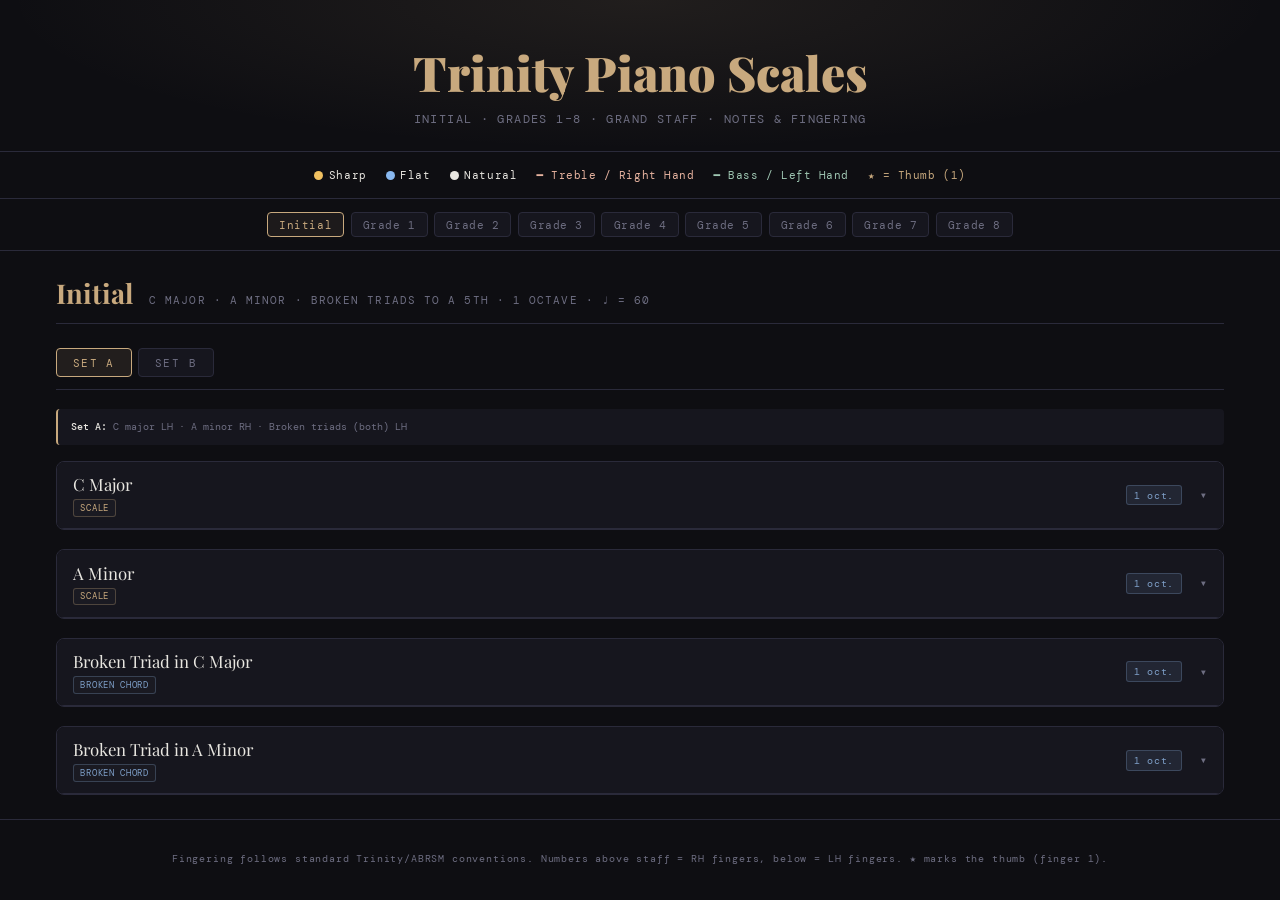
==== commit 944b1b9c: "Update index.html" ====
--- a/index.html
+++ b/index.html
@@ -130,6 +130,18 @@
 .badge.hands-together { color: #c8a0d0; border-color: rgba(200,160,208,0.35); background: rgba(200,160,208,0.05); }
 .badge.hands-contrary { color: #e0b080; border-color: rgba(224,176,128,0.35); background: rgba(224,176,128,0.05); }
 .badge.hands-separate { color: var(--muted); }
+
+/* Minor-mode variants (harmonic / melodic / natural) stacked inside one card */
+.variant-section { margin-bottom: 1.3rem; padding-bottom: 1rem; border-bottom: 1px dashed var(--border); }
+.variant-section:last-of-type { border-bottom: none; margin-bottom: 0.3rem; padding-bottom: 0.2rem; }
+.variant-label { font-size: 0.65rem; color: var(--accent); letter-spacing: 0.15em; text-transform: uppercase; margin-bottom: 0.6rem; font-weight: 500; }
+
+.required-hand-note {
+  font-size: 0.68rem; color: var(--text); margin-bottom: 1rem; line-height: 1.5;
+  padding: 0.55rem 0.8rem; background: rgba(200,169,126,0.08); border-radius: 4px;
+  border-left: 2px solid var(--accent);
+}
+.required-hand-note b { color: var(--accent); font-weight: 600; }
 </style>
 
 </head>
@@ -210,7 +222,13 @@
 }
 
 // Combine two single-line scales into a parallel-voice line (for "in 3rds" scales).
+// If the upper voice is shorter than the lower (e.g. lower is round-trip
+// via scl(), upper is asc-only via seq()), auto-mirror the upper to match.
 function pairVoices(lower, upper, fingering) {
+  if (upper.length < lower.length) {
+    const mirrored = [...upper].reverse().slice(1);
+    upper = [...upper, ...mirrored];
+  }
   return lower.map((lo, i) => ({
     l: lo.l, a: lo.a, o: lo.o,
     l2: upper[i].l, a2: upper[i].a, o2: upper[i].o,
@@ -275,20 +293,71 @@
 
 // ─── PATTERN BUILDERS ─────────────────────────────────────────────────────
 
-function scl(modeKey, octaves, startOct, fingering) {
-  return seq(scaleLetters(SP[modeKey], octaves), startOct, fingering);
+// Build an ascending-then-descending line from the given ascending letters.
+// The top note is shared (not duplicated). If descLetters/descFingering are
+// omitted, the ascending ones are reversed.
+function ascDesc(ascLetters, startOct, ascFingering, descLetters, descFingering) {
+  const asc = seq(ascLetters, startOct, ascFingering);
+  const dLetters = descLetters || [...ascLetters].reverse().slice(1);
+  const dFingering = descFingering || ascFingering.slice(0, -1).reverse();
+  const topOct = asc[asc.length - 1].o;
+  const topLetter = ascLetters[ascLetters.length - 1];
+  // If the first descending letter has a higher rank than the top (e.g. top
+  // C → descending B), B lives in the octave *below* the top.
+  const firstDescRank = LETTER_RANK[dLetters[0][0]];
+  const topRank = LETTER_RANK[topLetter[0]];
+  const descStartOct = firstDescRank > topRank ? topOct - 1 : topOct;
+  const desc = descSeq(dLetters, descStartOct, dFingering);
+  return [...asc, ...desc];
+}
+
+// Build a descending-then-ascending line (used for contrary-motion LH and
+// descending chromatic round-trips). Starts at startOct, descends, then
+// comes back up to the original pitch.
+function descAsc(descLetters, startOct, descFingering, ascLetters, ascFingering) {
+  const desc = descSeq(descLetters, startOct, descFingering);
+  const aLetters = ascLetters || [...descLetters].reverse().slice(1);
+  const aFingering = ascFingering || descFingering.slice(0, -1).reverse();
+  const bottomOct = desc[desc.length - 1].o;
+  const bottomLetter = descLetters[descLetters.length - 1];
+  // If the first ascending letter has a lower rank than the bottom (e.g.
+  // bottom B → ascending C), that C is in the octave *above* the bottom.
+  const firstAscRank = LETTER_RANK[aLetters[0][0]];
+  const bottomRank = LETTER_RANK[bottomLetter[0]];
+  const ascStartOct = firstAscRank < bottomRank ? bottomOct + 1 : bottomOct;
+  const asc = seq(aLetters, ascStartOct, aFingering);
+  return [...desc, ...asc];
+}
+
+// N-octave ascending-then-descending scale. Melodic minors (keys ending in
+// "m-m") descend as natural minor by convention — any explicit descModeKey
+// overrides this.
+function scl(modeKey, octaves, startOct, fingering, descModeKey) {
+  const ascLetters = scaleLetters(SP[modeKey], octaves);
+  const effectiveDescKey = descModeKey
+    || (modeKey.endsWith('m-m') ? modeKey.slice(0, -1) + 'n' : modeKey);
+  if (effectiveDescKey !== modeKey && SP[effectiveDescKey]) {
+    const descLetters = [...scaleLetters(SP[effectiveDescKey], octaves)].reverse().slice(1);
+    return ascDesc(ascLetters, startOct, fingering, descLetters);
+  }
+  return ascDesc(ascLetters, startOct, fingering);
 }
 
 function arp(triadKey, octaves, startOct, fingering) {
   const t = AP[triadKey]; const letters = [];
   for (let i = 0; i < octaves; i++) letters.push(...t);
   letters.push(t[0]);
-  return seq(letters, startOct, fingering);
+  return ascDesc(letters, startOct, fingering);
 }
 
 function brokenTo5(triadKey, startOct, fingering) {
   const t = AP[triadKey];
-  return seq([t[0], t[1], t[2], t[1], t[0]], startOct, fingering);
+  const up = seq([t[0], t[1], t[2]], startOct, fingering.slice(0, 3));
+  const down = [
+    n(up[1].l, up[1].a, up[1].o, fingering[3]),
+    n(up[0].l, up[0].a, up[0].o, fingering[4]),
+  ];
+  return [...up, ...down];
 }
 
 function broken1Oct(triadKey, startOct, fingering) {
@@ -306,38 +375,55 @@
   const c = DOM7[keyName]; const letters = [];
   for (let i = 0; i < octaves; i++) letters.push(...c);
   letters.push(c[0]);
-  return seq(letters, startOct, fingering);
+  return ascDesc(letters, startOct, fingering);
 }
 
 function dim7(rootName, octaves, startOct, fingering) {
   const c = DIM7[rootName]; const letters = [];
   for (let i = 0; i < octaves; i++) letters.push(...c);
   letters.push(c[0]);
-  return seq(letters, startOct, fingering);
+  return ascDesc(letters, startOct, fingering);
 }
 
 const PC = {C:0,'C#':1,Db:1,D:2,'D#':3,Eb:3,E:4,Fb:4,F:5,'E#':5,'F#':6,Gb:6,G:7,'G#':8,Ab:8,A:9,'A#':10,Bb:10,B:11,Cb:11,'B#':0};
 
+const SHARPS = ['C','C#','D','D#','E','F','F#','G','G#','A','A#','B'];
+const FLATS  = ['C','Db','D','Eb','E','F','Gb','G','Ab','A','Bb','B'];
+
+// Ascending chromatic that rounds back to start: sharps on the way up,
+// flats on the way back down.
 function chromAsc(startLetter, octaves, startOct, fingering) {
-  const SHARPS = ['C','C#','D','D#','E','F','F#','G','G#','A','A#','B'];
   const startPC = PC[startLetter];
-  const letters = [startLetter];
-  for (let step = 1; step <= 12 * octaves; step++) {
+  const N = 12 * octaves;
+  const ascLetters = [startLetter];
+  for (let step = 1; step <= N; step++) {
     const pc = (startPC + step) % 12;
-    letters.push(step === 12 * octaves ? startLetter : SHARPS[pc]);
-  }
-  return seq(letters, startOct, fingering);
-}
-
+    ascLetters.push(step === N ? startLetter : SHARPS[pc]);
+  }
+  const descLetters = [];
+  for (let step = 1; step <= N; step++) {
+    const pc = ((startPC - step) % 12 + 12) % 12;
+    descLetters.push(step === N ? startLetter : FLATS[pc]);
+  }
+  return ascDesc(ascLetters, startOct, fingering, descLetters);
+}
+
+// Descending chromatic that rounds back to start: flats on the way down,
+// sharps on the way back up.
 function chromDesc(startLetter, octaves, startOct, fingering) {
-  const FLATS = ['C','Db','D','Eb','E','F','Gb','G','Ab','A','Bb','B'];
   const startPC = PC[startLetter];
-  const letters = [startLetter];
-  for (let step = 1; step <= 12 * octaves; step++) {
+  const N = 12 * octaves;
+  const descLetters = [startLetter];
+  for (let step = 1; step <= N; step++) {
     const pc = ((startPC - step) % 12 + 12) % 12;
-    letters.push(step === 12 * octaves ? startLetter : FLATS[pc]);
-  }
-  return descSeq(letters, startOct, fingering);
+    descLetters.push(step === N ? startLetter : FLATS[pc]);
+  }
+  const ascLetters = [];
+  for (let step = 1; step <= N; step++) {
+    const pc = (startPC + step) % 12;
+    ascLetters.push(step === N ? startLetter : SHARPS[pc]);
+  }
+  return descAsc(descLetters, startOct, fingering, ascLetters);
 }
 
 // ─── FINGERING PRESETS ────────────────────────────────────────────────────
@@ -390,9 +476,13 @@
         items:[
           { name:'C Major', category:'scale', hands:'lh', octaves:1,
             lh: scl('C', 1, 3, F.lh1) },
-          { name:'A Harmonic Minor', category:'scale', hands:'rh', octaves:1,
-            rh: scl('Am-h', 1, 4, F.rh1),
-            note:'Candidate may choose harmonic, melodic, or natural minor — harmonic shown.' },
+          { name:'A Minor', category:'scale', hands:'rh', octaves:1,
+            variants: [
+              { label:'Harmonic', rh: scl('Am-h', 1, 4, F.rh1) },
+              { label:'Melodic (ascending)', rh: scl('Am-m', 1, 4, F.rh1) },
+              { label:'Natural', rh: scl('Am-n', 1, 4, F.rh1) },
+            ],
+            note:'Candidate choice: harmonic, melodic, or natural minor. Melodic descends as natural minor.' },
           { name:'Broken Triad in C Major', category:'broken-chord', hands:'lh', octaves:1,
             lh: brokenTo5('C', 3, F.brokenTo5Lh),
             note:'Played to a 5th.' },
@@ -407,9 +497,13 @@
         items:[
           { name:'C Major', category:'scale', hands:'rh', octaves:1,
             rh: scl('C', 1, 4, F.rh1) },
-          { name:'A Harmonic Minor', category:'scale', hands:'lh', octaves:1,
-            lh: scl('Am-h', 1, 3, F.lh1),
-            note:'Candidate may choose harmonic, melodic, or natural minor.' },
+          { name:'A Minor', category:'scale', hands:'lh', octaves:1,
+            variants: [
+              { label:'Harmonic', lh: scl('Am-h', 1, 3, F.lh1) },
+              { label:'Melodic (ascending)', lh: scl('Am-m', 1, 3, F.lh1) },
+              { label:'Natural', lh: scl('Am-n', 1, 3, F.lh1) },
+            ],
+            note:'Candidate choice: harmonic, melodic, or natural minor.' },
           { name:'Broken Triad in C Major', category:'broken-chord', hands:'rh', octaves:1,
             rh: brokenTo5('C', 4, F.brokenTo5Rh),
             note:'Played to a 5th.' },
@@ -431,9 +525,13 @@
         items:[
           { name:'F Major', category:'scale', hands:'rh', octaves:1,
             rh: scl('F', 1, 4, F.fRh1) },
-          { name:'E Harmonic Minor', category:'scale', hands:'lh', octaves:1,
-            lh: scl('Em-h', 1, 3, F.lh1),
-            note:'Candidate may choose harmonic, melodic, or natural minor.' },
+          { name:'E Minor', category:'scale', hands:'lh', octaves:1,
+            variants: [
+              { label:'Harmonic', lh: scl('Em-h', 1, 3, F.lh1) },
+              { label:'Melodic (ascending)', lh: scl('Em-m', 1, 3, F.lh1) },
+              { label:'Natural', lh: scl('Em-n', 1, 3, F.lh1) },
+            ],
+            note:'Candidate choice: harmonic, melodic, or natural minor.' },
           { name:'Chromatic Scale — Contrary Motion from D', category:'chromatic', hands:'contrary', octaves:1,
             rh: chromAsc('D', 1, 4, F.chrom1),
             lh: chromDesc('D', 1, 4, F.chrom1),
@@ -450,12 +548,16 @@
         items:[
           { name:'G Major', category:'scale', hands:'lh', octaves:1,
             lh: scl('G', 1, 2, F.lh1) },
-          { name:'D Harmonic Minor', category:'scale', hands:'rh', octaves:1,
-            rh: scl('Dm-h', 1, 4, F.rh1),
-            note:'Candidate may choose harmonic, melodic, or natural minor.' },
+          { name:'D Minor', category:'scale', hands:'rh', octaves:1,
+            variants: [
+              { label:'Harmonic', rh: scl('Dm-h', 1, 4, F.rh1) },
+              { label:'Melodic (ascending)', rh: scl('Dm-m', 1, 4, F.rh1) },
+              { label:'Natural', rh: scl('Dm-n', 1, 4, F.rh1) },
+            ],
+            note:'Candidate choice: harmonic, melodic, or natural minor.' },
           { name:'C Major — Contrary Motion', category:'contrary', hands:'contrary', octaves:1,
             rh: scl('C', 1, 4, F.rh1),
-            lh: descSeq(['C','B','A','G','F','E','D','C'], 4, [1,2,3,1,2,3,4,5]),
+            lh: descAsc(['C','B','A','G','F','E','D','C'], 4, [1,2,3,1,2,3,4,5]),
             note:'Hands together, diverging from middle C.' },
           { name:'F Major Broken Chord', category:'broken-chord', hands:'rh', octaves:1,
             rh: broken1Oct('F', 4, F.broken1) },
@@ -477,13 +579,15 @@
           { name:'B♭ Major', category:'scale', hands:'together', octaves:2,
             rh: scl('Bb', 2, 4, F.bbRh2),
             lh: scl('Bb', 2, 2, F.bbLh2) },
-          { name:'B Harmonic Minor', category:'scale', hands:'together', octaves:2,
-            rh: scl('Bm-h', 2, 4, F.rh2),
-            lh: scl('Bm-h', 2, 2, F.lh2),
-            note:'Candidate choice: harmonic or melodic minor.' },
+          { name:'B Minor', category:'scale', hands:'together', octaves:2,
+            variants: [
+              { label:'Harmonic', rh: scl('Bm-h', 2, 4, F.rh2), lh: scl('Bm-h', 2, 2, F.lh2) },
+              { label:'Melodic (ascending)', rh: scl('Bm-m', 2, 4, F.rh2), lh: scl('Bm-m', 2, 2, F.lh2) },
+            ],
+            note:'Candidate choice: harmonic or melodic minor. Melodic descends as natural minor.' },
           { name:'C Major — Contrary Motion', category:'contrary', hands:'contrary', octaves:2,
             rh: scl('C', 2, 4, F.rh2),
-            lh: descSeq(['C','B','A','G','F','E','D','C','B','A','G','F','E','D','C'], 4, [1,2,3,1,2,3,4,1,2,3,1,2,3,4,5]),
+            lh: descAsc(['C','B','A','G','F','E','D','C','B','A','G','F','E','D','C'], 4, [1,2,3,1,2,3,4,1,2,3,1,2,3,4,5]),
             note:'Hands together, diverging from middle C. Two octaves.' },
           { name:'D Major Arpeggio', category:'arpeggio', hands:'rh', octaves:2,
             rh: arp('D', 2, 4, F.arp2Rh) },
@@ -498,10 +602,12 @@
           { name:'D Major', category:'scale', hands:'together', octaves:2,
             rh: scl('D', 2, 4, F.rh2),
             lh: scl('D', 2, 3, F.lh2) },
-          { name:'G Harmonic Minor', category:'scale', hands:'together', octaves:2,
-            rh: scl('Gm-h', 2, 4, F.rh2),
-            lh: scl('Gm-h', 2, 2, F.lh2),
-            note:'Candidate choice: harmonic or melodic minor.' },
+          { name:'G Minor', category:'scale', hands:'together', octaves:2,
+            variants: [
+              { label:'Harmonic', rh: scl('Gm-h', 2, 4, F.rh2), lh: scl('Gm-h', 2, 2, F.lh2) },
+              { label:'Melodic (ascending)', rh: scl('Gm-m', 2, 4, F.rh2), lh: scl('Gm-m', 2, 2, F.lh2) },
+            ],
+            note:'Candidate choice: harmonic or melodic minor. Melodic descends as natural minor.' },
           { name:'Chromatic Scale — Similar Motion from B♭', category:'chromatic', hands:'together', octaves:2,
             rh: chromAsc('Bb', 2, 4, F.chrom2),
             lh: chromAsc('Bb', 2, 2, F.chrom2) },
@@ -525,10 +631,12 @@
           { name:'E♭ Major', category:'scale', hands:'together', octaves:2,
             rh: scl('Eb', 2, 4, F.ebRh2),
             lh: scl('Eb', 2, 3, F.ebLh2) },
-          { name:'C Harmonic Minor', category:'scale', hands:'together', octaves:2,
-            rh: scl('Cm-h', 2, 4, F.rh2),
-            lh: scl('Cm-h', 2, 3, F.lh2),
-            note:'Candidate choice: harmonic or melodic minor.' },
+          { name:'C Minor', category:'scale', hands:'together', octaves:2,
+            variants: [
+              { label:'Harmonic', rh: scl('Cm-h', 2, 4, F.rh2), lh: scl('Cm-h', 2, 3, F.lh2) },
+              { label:'Melodic (ascending)', rh: scl('Cm-m', 2, 4, F.rh2), lh: scl('Cm-m', 2, 3, F.lh2) },
+            ],
+            note:'Candidate choice: harmonic or melodic minor. Melodic descends as natural minor.' },
           { name:'Chromatic Scale — Similar Motion from F♯', category:'chromatic', hands:'together', octaves:2,
             rh: chromAsc('F#', 2, 4, F.chrom2),
             lh: chromAsc('F#', 2, 2, F.chrom2) },
@@ -545,13 +653,15 @@
           { name:'A Major', category:'scale', hands:'together', octaves:2,
             rh: scl('A', 2, 4, F.rh2),
             lh: scl('A', 2, 2, F.lh2) },
-          { name:'F♯ Harmonic Minor', category:'scale', hands:'together', octaves:2,
-            rh: scl('F#m-h', 2, 4, [2,3,4,1,2,3,1,2,3,4,1,2,3,1,2]),
-            lh: scl('F#m-h', 2, 2, [4,3,2,1,3,2,1,4,3,2,1,3,2,1,2]),
-            note:'Candidate choice: harmonic or melodic minor.' },
+          { name:'F♯ Minor', category:'scale', hands:'together', octaves:2,
+            variants: [
+              { label:'Harmonic', rh: scl('F#m-h', 2, 4, [2,3,4,1,2,3,1,2,3,4,1,2,3,1,2]), lh: scl('F#m-h', 2, 2, [4,3,2,1,3,2,1,4,3,2,1,3,2,1,2]) },
+              { label:'Melodic (ascending)', rh: scl('F#m-m', 2, 4, [2,3,4,1,2,3,1,2,3,4,1,2,3,1,2]), lh: scl('F#m-m', 2, 2, [4,3,2,1,3,2,1,4,3,2,1,3,2,1,2]) },
+            ],
+            note:'Candidate choice: harmonic or melodic minor. Melodic descends as natural minor.' },
           { name:'E♭ Major — Contrary Motion', category:'contrary', hands:'contrary', octaves:2,
             rh: scl('Eb', 2, 4, F.ebRh2),
-            lh: descSeq(['Eb','D','C','Bb','Ab','G','F','Eb','D','C','Bb','Ab','G','F','Eb'], 4, [3,1,2,3,1,2,3,4,1,2,3,1,2,3,4]),
+            lh: descAsc(['Eb','D','C','Bb','Ab','G','F','Eb','D','C','Bb','Ab','G','F','Eb'], 4, [3,1,2,3,1,2,3,4,1,2,3,1,2,3,4]),
             note:'Hands together, diverging from E♭4. Two octaves.' },
           { name:'E♭ Major Arpeggio', category:'arpeggio', hands:'lh', octaves:2,
             lh: arp('Eb', 2, 3, F.arp2Lh) },
@@ -573,10 +683,12 @@
           { name:'E Major', category:'scale', hands:'together', octaves:2,
             rh: scl('E', 2, 4, F.rh2),
             lh: scl('E', 2, 2, F.lh2) },
-          { name:'F Harmonic Minor', category:'scale', hands:'together', octaves:2,
-            rh: scl('Fm-h', 2, 4, F.fRh2),
-            lh: scl('Fm-h', 2, 2, F.lh2),
-            note:'Candidate choice: harmonic or melodic minor.' },
+          { name:'F Minor', category:'scale', hands:'together', octaves:2,
+            variants: [
+              { label:'Harmonic', rh: scl('Fm-h', 2, 4, F.fRh2), lh: scl('Fm-h', 2, 2, F.lh2) },
+              { label:'Melodic (ascending)', rh: scl('Fm-m', 2, 4, F.fRh2), lh: scl('Fm-m', 2, 2, F.lh2) },
+            ],
+            note:'Candidate choice: harmonic or melodic minor. Melodic descends as natural minor.' },
           { name:'Chromatic Scale — Similar Motion from B', category:'chromatic', hands:'together', octaves:2,
             rh: chromAsc('B', 2, 4, F.chrom2),
             lh: chromAsc('B', 2, 2, F.chrom2) },
@@ -597,13 +709,15 @@
           { name:'A♭ Major', category:'scale', hands:'together', octaves:2,
             rh: scl('Ab', 2, 4, F.abRh2),
             lh: scl('Ab', 2, 3, F.abLh2) },
-          { name:'C♯ Harmonic Minor', category:'scale', hands:'together', octaves:2,
-            rh: scl('C#m-h', 2, 4, [2,3,1,2,3,4,1,2,3,1,2,3,4,1,2]),
-            lh: scl('C#m-h', 2, 3, [3,2,1,4,3,2,1,3,2,1,4,3,2,1,2]),
-            note:'Candidate choice: harmonic or melodic minor.' },
+          { name:'C♯ Minor', category:'scale', hands:'together', octaves:2,
+            variants: [
+              { label:'Harmonic', rh: scl('C#m-h', 2, 4, [2,3,1,2,3,4,1,2,3,1,2,3,4,1,2]), lh: scl('C#m-h', 2, 3, [3,2,1,4,3,2,1,3,2,1,4,3,2,1,2]) },
+              { label:'Melodic (ascending)', rh: scl('C#m-m', 2, 4, [2,3,1,2,3,4,1,2,3,1,2,3,4,1,2]), lh: scl('C#m-m', 2, 3, [3,2,1,4,3,2,1,3,2,1,4,3,2,1,2]) },
+            ],
+            note:'Candidate choice: harmonic or melodic minor. Melodic descends as natural minor.' },
           { name:'E Major — Contrary Motion', category:'contrary', hands:'contrary', octaves:2,
             rh: scl('E', 2, 4, F.rh2),
-            lh: descSeq(['E','D#','C#','B','A','G#','F#','E','D#','C#','B','A','G#','F#','E'], 4, [1,2,3,1,2,3,4,1,2,3,1,2,3,4,5]),
+            lh: descAsc(['E','D#','C#','B','A','G#','F#','E','D#','C#','B','A','G#','F#','E'], 4, [1,2,3,1,2,3,4,1,2,3,1,2,3,4,5]),
             note:'Hands together, diverging from E4. Two octaves.' },
           { name:'Chromatic Scale — Similar Motion from B', category:'chromatic', hands:'together', octaves:2,
             rh: chromAsc('B', 2, 4, F.chrom2),
@@ -628,13 +742,15 @@
           { name:'D♭ Major', category:'scale', hands:'together', octaves:2,
             rh: scl('Db', 2, 4, F.dbRh2),
             lh: scl('Db', 2, 3, F.dbLh2) },
-          { name:'G♯ Harmonic Minor', category:'scale', hands:'together', octaves:2,
-            rh: scl('G#m-h', 2, 4, [3,4,1,2,3,1,2,3,4,1,2,3,1,2,3]),
-            lh: scl('G#m-h', 2, 2, [4,3,2,1,3,2,1,4,3,2,1,3,2,1,2]),
-            note:'Candidate choice: harmonic or melodic minor.' },
+          { name:'G♯ Minor', category:'scale', hands:'together', octaves:2,
+            variants: [
+              { label:'Harmonic', rh: scl('G#m-h', 2, 4, [3,4,1,2,3,1,2,3,4,1,2,3,1,2,3]), lh: scl('G#m-h', 2, 2, [4,3,2,1,3,2,1,4,3,2,1,3,2,1,2]) },
+              { label:'Melodic (ascending)', rh: scl('G#m-m', 2, 4, [3,4,1,2,3,1,2,3,4,1,2,3,1,2,3]), lh: scl('G#m-m', 2, 2, [4,3,2,1,3,2,1,4,3,2,1,3,2,1,2]) },
+            ],
+            note:'Candidate choice: harmonic or melodic minor. Melodic descends as natural minor.' },
           { name:'G Harmonic Minor — Contrary Motion', category:'contrary', hands:'contrary', octaves:2,
             rh: scl('Gm-h', 2, 4, F.rh2),
-            lh: descSeq(['G','F#','Eb','D','C','Bb','A','G','F#','Eb','D','C','Bb','A','G'], 4, [1,2,3,1,2,3,4,1,2,3,1,2,3,4,5]),
+            lh: descAsc(['G','F#','Eb','D','C','Bb','A','G','F#','Eb','D','C','Bb','A','G'], 4, [1,2,3,1,2,3,4,1,2,3,1,2,3,4,5]),
             note:'Hands together, diverging from G4. Two octaves.' },
           { name:'Chromatic Scale — Contrary Motion, LH on C / RH on E', category:'chromatic', hands:'contrary', octaves:2,
             rh: chromAsc('E', 2, 4, F.chrom2),
@@ -658,10 +774,12 @@
           { name:'B Major', category:'scale', hands:'together', octaves:2,
             rh: scl('B', 2, 4, F.rh2),
             lh: scl('B', 2, 2, F.lh2) },
-          { name:'B♭ Harmonic Minor', category:'scale', hands:'together', octaves:2,
-            rh: scl('Bbm-h', 2, 4, F.bbRh2),
-            lh: scl('Bbm-h', 2, 2, F.bbLh2),
-            note:'Candidate choice: harmonic or melodic minor.' },
+          { name:'B♭ Minor', category:'scale', hands:'together', octaves:2,
+            variants: [
+              { label:'Harmonic', rh: scl('Bbm-h', 2, 4, F.bbRh2), lh: scl('Bbm-h', 2, 2, F.bbLh2) },
+              { label:'Melodic (ascending)', rh: scl('Bbm-m', 2, 4, F.bbRh2), lh: scl('Bbm-m', 2, 2, F.bbLh2) },
+            ],
+            note:'Candidate choice: harmonic or melodic minor. Melodic descends as natural minor.' },
           { name:'Chromatic Scale — Similar Motion from D♭', category:'chromatic', hands:'together', octaves:2,
             rh: chromAsc('Db', 2, 4, F.chrom2),
             lh: chromAsc('Db', 2, 2, F.chrom2) },
@@ -834,7 +952,7 @@
             note:'V7 of E = B7 (B–D♯–F♯–A). 4 octaves required — pattern shown over 2.' },
           { name:'E Major — Contrary Motion', category:'contrary', hands:'contrary', octaves:2,
             rh: scl('E', 2, 4, F.rh2),
-            lh: descSeq(['E','D#','C#','B','A','G#','F#','E','D#','C#','B','A','G#','F#','E'], 4, [1,2,3,1,2,3,4,1,2,3,1,2,3,4,5]),
+            lh: descAsc(['E','D#','C#','B','A','G#','F#','E','D#','C#','B','A','G#','F#','E'], 4, [1,2,3,1,2,3,4,1,2,3,1,2,3,4,5]),
             note:'Hands together, diverging from E4. Two octaves.' },
         ]
       },
@@ -882,7 +1000,7 @@
             note:'V7 of A♭ = E♭7 (E♭–G–B♭–D♭). 4 octaves required — pattern shown over 2.' },
           { name:'E Major — Contrary Motion', category:'contrary', hands:'contrary', octaves:2,
             rh: scl('E', 2, 4, F.rh2),
-            lh: descSeq(['E','D#','C#','B','A','G#','F#','E','D#','C#','B','A','G#','F#','E'], 4, [1,2,3,1,2,3,4,1,2,3,1,2,3,4,5]),
+            lh: descAsc(['E','D#','C#','B','A','G#','F#','E','D#','C#','B','A','G#','F#','E'], 4, [1,2,3,1,2,3,4,1,2,3,1,2,3,4,5]),
             note:'Hands together, diverging from E4. Two octaves.' },
         ]
       }
@@ -943,7 +1061,7 @@
             note:'V7 of B = F♯7 (F♯–A♯–C♯–E). 4 octaves required — pattern shown over 2.' },
           { name:'E♭ Major — Contrary Motion', category:'contrary', hands:'contrary', octaves:2,
             rh: scl('Eb', 2, 4, F.ebRh2),
-            lh: descSeq(['Eb','D','C','Bb','Ab','G','F','Eb','D','C','Bb','Ab','G','F','Eb'], 4, [3,1,2,3,1,2,3,4,1,2,3,1,2,3,4]),
+            lh: descAsc(['Eb','D','C','Bb','Ab','G','F','Eb','D','C','Bb','Ab','G','F','Eb'], 4, [3,1,2,3,1,2,3,4,1,2,3,1,2,3,4]),
             note:'Hands together, diverging from E♭4. Two octaves.' },
         ]
       },
@@ -997,7 +1115,7 @@
             note:'V7 of F♯ = C♯7 (C♯–E♯–G♯–B). 4 octaves required — pattern shown over 2.' },
           { name:'F♯ Minor — Contrary Motion', category:'contrary', hands:'contrary', octaves:2,
             rh: scl('F#m-n', 2, 4, [2,3,4,1,2,3,1,2,3,4,1,2,3,1,2]),
-            lh: descSeq(['F#','E','D','C#','B','A','G#','F#','E','D','C#','B','A','G#','F#'], 4, [2,1,2,3,1,2,3,4,1,2,3,1,2,3,4]),
+            lh: descAsc(['F#','E','D','C#','B','A','G#','F#','E','D','C#','B','A','G#','F#'], 4, [2,1,2,3,1,2,3,4,1,2,3,1,2,3,4]),
             note:'Hands together, diverging from F♯4. Two octaves.' },
         ]
       }
@@ -1013,9 +1131,10 @@
 const COL_W = 38;
 const LEFT_MARGIN = 56;
 
-// Absolute Y positions of each staff's bottom line within the SVG
-// We give 30px headroom above treble for high notes / finger numbers
-const TREBLE_BOTTOM_Y = 70;   // E4 bottom line of treble staff
+// Absolute Y positions of each staff's bottom line within the SVG.
+// 120px of headroom above the treble staff accommodates notes up to ~C7
+// (scales reaching G6–C7 at Grades 5–8) with stems and finger labels.
+const TREBLE_BOTTOM_Y = 120;  // E4 bottom line of treble staff
 const TREBLE_TOP_Y    = TREBLE_BOTTOM_Y - 4 * SLS; // F5 top line
 const BASS_TOP_Y      = TREBLE_BOTTOM_Y + 30;       // A3 top line of bass staff
 const BASS_BOTTOM_Y   = BASS_TOP_Y + 4 * SLS;       // G2 bottom line
@@ -1321,6 +1440,9 @@
 
       const catLabel = CATEGORY_LABELS[item.category] || item.category;
       const handLabel = HANDS_LABELS[item.hands] || item.hands;
+      // Hide the hands badge for single-hand items — the card body now carries
+      // a "<hand> only required" note instead.
+      const showHandsBadge = item.hands !== 'rh' && item.hands !== 'lh';
 
       card.innerHTML = `
         <div class="scale-card-header">
@@ -1328,7 +1450,7 @@
             <div class="scale-name">${item.name}</div>
             <div class="badges">
               <span class="badge cat-${item.category}">${catLabel}</span>
-              <span class="badge hands-${item.hands}">${handLabel}</span>
+              ${showHandsBadge ? `<span class="badge hands-${item.hands}">${handLabel}</span>` : ''}
             </div>
           </div>
           <div style="display:flex;align-items:center;gap:0.5rem">
@@ -1358,22 +1480,75 @@
   mainEl.appendChild(sec);
 });
 
-function renderCardBody(body, item) {
-  if (item.rh && item.rh.length > 0) {
+function shiftOctave(notes, delta) {
+  if (!notes) return notes;
+  return notes.map(nt => ({
+    ...nt,
+    o: nt.o + delta,
+    o2: nt.o2 !== undefined ? nt.o2 + delta : undefined,
+  }));
+}
+
+// For single-hand items, auto-generate the other hand (one octave offset) so
+// both staves are always visible. The `hands` field still tells the user
+// which one the exam requires.
+function fillBothHands(rh, lh, required) {
+  const hasRh = rh && rh.length > 0;
+  const hasLh = lh && lh.length > 0;
+  if (required === 'rh' && hasRh && !hasLh) return { rh, lh: shiftOctave(rh, -1) };
+  if (required === 'lh' && hasLh && !hasRh) return { rh: shiftOctave(lh, 1), lh };
+  return { rh, lh };
+}
+
+function renderStaves(container, rh, lh) {
+  if (rh && rh.length > 0) {
     const rhSec = document.createElement('div');
     rhSec.className = 'staff-section';
     rhSec.innerHTML = `<div class="hand-label rh">Right Hand — Treble Clef · Fingering above noteheads</div>`;
-    rhSec.innerHTML += buildStaffSVG(item.rh, 'treble', 'var(--rh-col)');
-    body.appendChild(rhSec);
-  }
-
-  if (item.lh && item.lh.length > 0) {
+    rhSec.innerHTML += buildStaffSVG(rh, 'treble', 'var(--rh-col)');
+    container.appendChild(rhSec);
+  }
+  if (lh && lh.length > 0) {
     const lhSec = document.createElement('div');
     lhSec.className = 'staff-section';
     lhSec.innerHTML = `<div class="hand-label lh">Left Hand — Bass Clef · Fingering below noteheads</div>`;
-    lhSec.innerHTML += buildStaffSVG(item.lh, 'bass', 'var(--lh-col)');
-    body.appendChild(lhSec);
-  }
+    lhSec.innerHTML += buildStaffSVG(lh, 'bass', 'var(--lh-col)');
+    container.appendChild(lhSec);
+  }
+}
+
+function renderCardBody(body, item) {
+  if (item.hands === 'rh' || item.hands === 'lh') {
+    const req = document.createElement('div');
+    req.className = 'required-hand-note';
+    const handName = item.hands === 'rh' ? 'Right Hand' : 'Left Hand';
+    req.innerHTML = `<b>${handName} only required</b> — the other hand is shown for reference at a suitable octave.`;
+    body.appendChild(req);
+  }
+
+  if (item.variants && item.variants.length > 0) {
+    item.variants.forEach(v => {
+      const sec = document.createElement('div');
+      sec.className = 'variant-section';
+      const label = document.createElement('div');
+      label.className = 'variant-label';
+      label.textContent = v.label;
+      sec.appendChild(label);
+      const filled = fillBothHands(v.rh, v.lh, item.hands);
+      renderStaves(sec, filled.rh, filled.lh);
+      body.appendChild(sec);
+    });
+    if (item.note) {
+      const info = document.createElement('div');
+      info.className = 'info-note';
+      info.textContent = 'ℹ ' + item.note;
+      body.appendChild(info);
+    }
+    return;
+  }
+
+  const filled = fillBothHands(item.rh, item.lh, item.hands);
+  renderStaves(body, filled.rh, filled.lh);
 
   if (item.note) {
     const info = document.createElement('div');
@@ -1382,7 +1557,7 @@
     body.appendChild(info);
   }
 
-  if ((!item.rh || item.rh.length === 0) && (!item.lh || item.lh.length === 0)) {
+  if ((!filled.rh || filled.rh.length === 0) && (!filled.lh || filled.lh.length === 0)) {
     body.innerHTML = `<div class="info-note" style="margin:0">ℹ ${item.note || 'See grade notes above.'}</div>`;
   }
 }
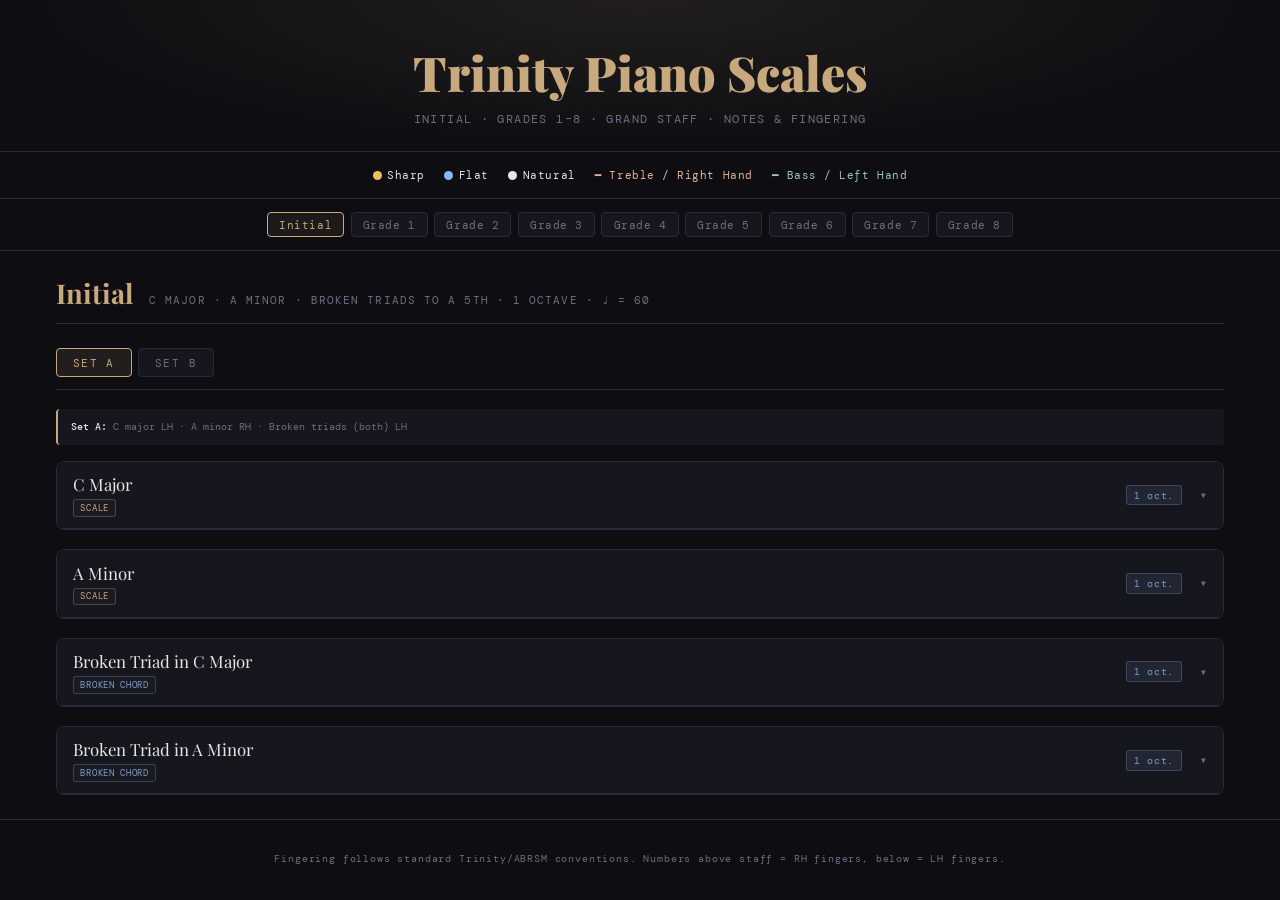
==== commit baaebbf5: "Update index.html" ====
--- a/index.html
+++ b/index.html
@@ -158,13 +158,12 @@
   <div class="legend-item"><div class="dot" style="background:var(--notehead)"></div> Natural</div>
   <div class="legend-item" style="color:var(--rh-col)">━ Treble / Right Hand</div>
   <div class="legend-item" style="color:var(--lh-col)">━ Bass / Left Hand</div>
-  <div class="legend-item" style="color:var(--accent)">★ = Thumb (1)</div>
 </div>
 
 <nav id="gradeNav"></nav>
 <main id="main"></main>
 
-<footer>Fingering follows standard Trinity/ABRSM conventions. Numbers above staff = RH fingers, below = LH fingers. ★ marks the thumb (finger 1).</footer>
+<footer>Fingering follows standard Trinity/ABRSM conventions. Numbers above staff = RH fingers, below = LH fingers.</footer>
 
 <script>
 // ─── NOTATION HELPERS ──────────────────────────────────────────────────────
@@ -1275,7 +1274,7 @@
 
     const col = noteColor(acc);
     const isThumb = finger === 1;
-    const fingerLabel = isThumb ? '★' : String(finger);
+    const fingerLabel = String(finger);
     const fCol = isThumb ? 'var(--accent)' : fingerColor;
 
     // ── Ledger lines ────────────────────────────────────────────────────
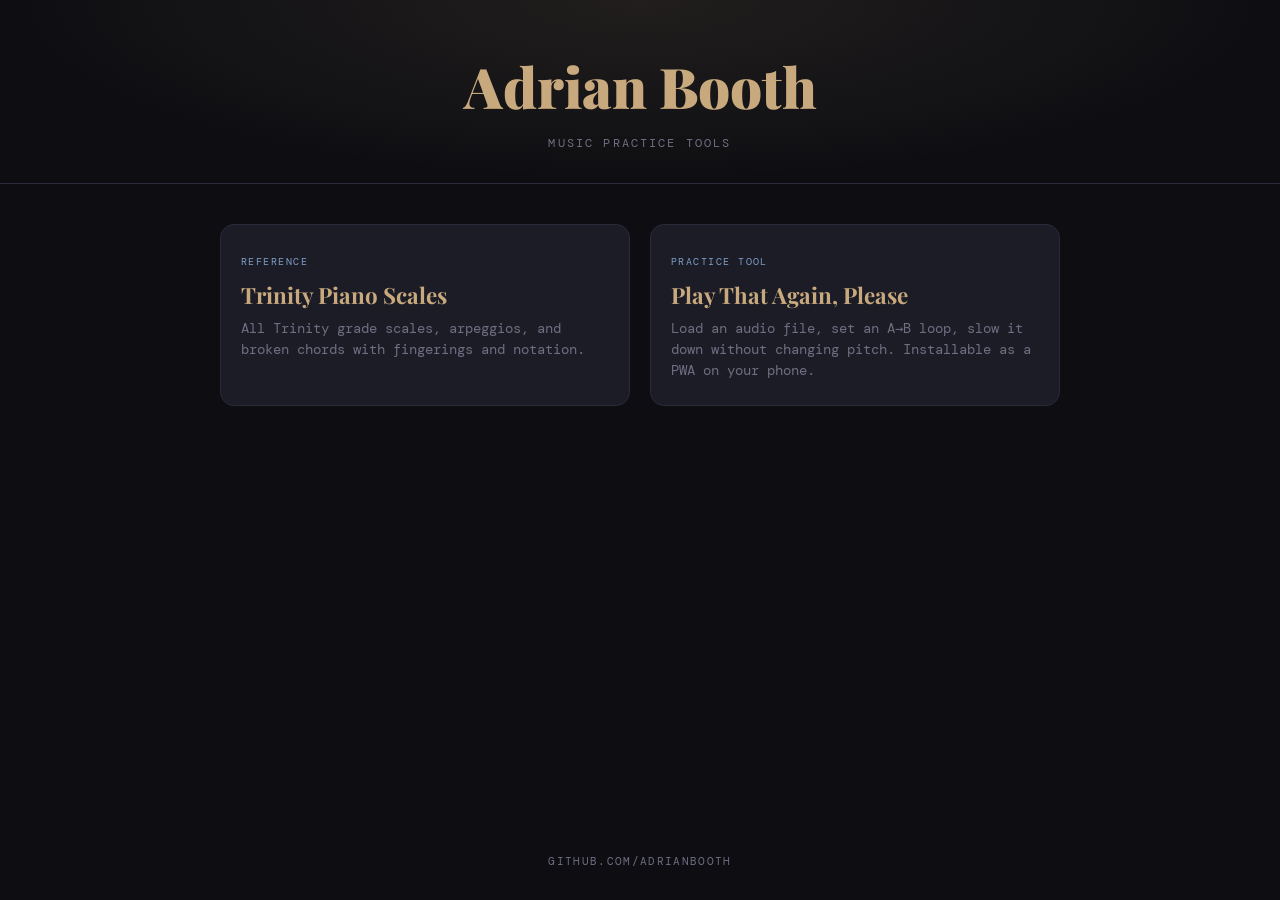
==== commit 0a94b3a1: "add" ====
--- a/index.html
+++ b/index.html
@@ -1,1566 +1,135 @@
-<!DOCTYPE html>
-
+<!doctype html>
 <html lang="en">
-<head>
-<meta charset="UTF-8">
-<meta name="viewport" content="width=device-width, initial-scale=1.0">
-<title>Trinity Piano Scales</title>
-<link href="https://fonts.googleapis.com/css2?family=Playfair+Display:wght@400;700;900&family=DM+Mono:wght@300;400;500&display=swap" rel="stylesheet">
-<style>
-  :root {
-    --bg: #0e0e12;
-    --surface: #16161e;
-    --card: #1c1c26;
-    --border: #2a2a3a;
-    --accent: #c8a97e;
-    --accent2: #7e9fc8;
-    --rh-col: #e8b4a0;
-    --lh-col: #a0c8b4;
-    --text: #e8e6e0;
-    --muted: #6e6e82;
-    --sharp-col: #f0c060;
-    --flat-col: #88b8f0;
-    --natural-col: #d0d0c8;
-    --staff-line: #4a4a60;
-    --notehead: #e8e6e0;
-    --notehead-sharp: #f0c060;
-    --notehead-flat: #88b8f0;
-  }
-  * { box-sizing: border-box; margin: 0; padding: 0; }
-  body { background: var(--bg); color: var(--text); font-family: 'DM Mono', monospace; min-height: 100vh; }
-
-header {
-text-align: center; padding: 2.5rem 1rem 1.5rem;
-border-bottom: 1px solid var(--border);
-background: radial-gradient(ellipse at 50% 0%, rgba(200,169,126,0.10) 0%, transparent 70%);
-}
-h1 { font-family: 'Playfair Display', serif; font-size: clamp(1.8rem,4vw,3rem); font-weight: 900; color: var(--accent); }
-header p { margin-top: 0.5rem; color: var(--muted); font-size: 0.72rem; letter-spacing: 0.12em; text-transform: uppercase; }
-
-.legend {
-display: flex; gap: 1.2rem; justify-content: center; flex-wrap: wrap;
-padding: 1rem; border-bottom: 1px solid var(--border); font-size: 0.68rem; letter-spacing: 0.05em;
-}
-.legend-item { display: flex; align-items: center; gap: 0.35rem; }
-.dot { width: 9px; height: 9px; border-radius: 50%; }
-
-nav {
-display: flex; gap: 0.4rem; padding: 0.8rem 1rem; overflow-x: auto;
-border-bottom: 1px solid var(--border); scrollbar-width: none; justify-content: center; flex-wrap: wrap;
-}
-nav button {
-background: var(--surface); border: 1px solid var(--border); color: var(--muted);
-padding: 0.3rem 0.7rem; border-radius: 4px; font-family: 'DM Mono', monospace;
-font-size: 0.68rem; cursor: pointer; white-space: nowrap; transition: all 0.15s; letter-spacing: 0.05em;
-}
-nav button:hover, nav button.active { border-color: var(--accent); color: var(--accent); background: rgba(200,169,126,0.08); }
-
-main { padding: 1.5rem 1rem; max-width: 1200px; margin: 0 auto; }
-.grade-section { display: none; }
-.grade-section.active { display: block; }
-
-.grade-header { display: flex; align-items: baseline; gap: 1rem; margin-bottom: 1.5rem; padding-bottom: 0.75rem; border-bottom: 1px solid var(--border); }
-.grade-title { font-family: 'Playfair Display', serif; font-size: 1.7rem; color: var(--accent); font-weight: 700; }
-.grade-subtitle { color: var(--muted); font-size: 0.68rem; letter-spacing: 0.1em; text-transform: uppercase; }
-
-.scales-grid { display: grid; gap: 1.2rem; }
-@media(min-width:700px) { .scales-grid { grid-template-columns: 1fr; } }
-
-.scale-card { background: var(--card); border: 1px solid var(--border); border-radius: 8px; overflow: hidden; }
-.scale-card-header {
-display: flex; align-items: center; justify-content: space-between;
-padding: 0.7rem 1rem; background: var(--surface); border-bottom: 1px solid var(--border);
-cursor: pointer; user-select: none;
-}
-.scale-name { font-family: 'Playfair Display', serif; font-size: 1.05rem; color: var(--text); }
-.scale-type { font-size: 0.62rem; color: var(--muted); letter-spacing: 0.1em; text-transform: uppercase; margin-top: 0.1rem; }
-.octave-badge { font-size: 0.6rem; padding: 0.18rem 0.45rem; border-radius: 3px; background: rgba(126,159,200,0.12); color: var(--accent2); border: 1px solid rgba(126,159,200,0.28); letter-spacing: 0.07em; }
-.toggle-icon { color: var(--muted); font-size: 0.75rem; transition: transform 0.2s; margin-left: 0.6rem; }
-.scale-card.open .toggle-icon { transform: rotate(180deg); }
-.scale-body { display: none; padding: 1rem; }
-.scale-card.open .scale-body { display: block; }
-
-/* Finger row */
-.hand-label { font-size: 0.62rem; letter-spacing: 0.15em; text-transform: uppercase; margin-bottom: 0.4rem; }
-.hand-label.rh { color: var(--rh-col); }
-.hand-label.lh { color: var(--lh-col); }
-
-/* Staff wrapper */
-.staff-section { margin-bottom: 1.2rem; overflow-x: auto; padding-bottom: 0.3rem; }
-.staff-section::-webkit-scrollbar { height: 4px; }
-.staff-section::-webkit-scrollbar-track { background: var(--surface); }
-.staff-section::-webkit-scrollbar-thumb { background: var(--border); border-radius: 2px; }
-
-.info-note {
-font-size: 0.65rem; color: var(--accent2); margin-top: 0.6rem; line-height: 1.5;
-border-left: 2px solid var(--accent2); padding-left: 0.5rem;
-}
-
-footer { text-align: center; padding: 2rem 1rem; border-top: 1px solid var(--border); color: var(--muted); font-size: 0.65rem; letter-spacing: 0.08em; }
-
-/* Set A / Set B tabs */
-.set-tabs { display: flex; gap: 0.4rem; margin-bottom: 1.2rem; padding-bottom: 0.75rem; border-bottom: 1px solid var(--border); }
-.set-tabs button {
-  background: var(--surface); border: 1px solid var(--border); color: var(--muted);
-  padding: 0.4rem 1rem; border-radius: 4px; font-family: 'DM Mono', monospace;
-  font-size: 0.7rem; cursor: pointer; letter-spacing: 0.12em; transition: all 0.15s;
-  text-transform: uppercase;
-}
-.set-tabs button.active { border-color: var(--accent); color: var(--accent); background: rgba(200,169,126,0.1); }
-.set-panel { display: none; }
-.set-panel.active { display: block; }
-
-.set-summary {
-  font-size: 0.65rem; color: var(--muted); margin-bottom: 1rem; line-height: 1.6;
-  padding: 0.6rem 0.8rem; background: var(--surface); border-radius: 4px; border-left: 2px solid var(--accent);
-}
-.set-summary b { color: var(--text); font-weight: 500; }
-
-/* Category + hand badges on each card header */
-.badges { display: flex; gap: 0.35rem; align-items: center; flex-wrap: wrap; margin-top: 0.25rem; }
-.badge {
-  font-size: 0.55rem; padding: 0.12rem 0.4rem; border-radius: 3px; letter-spacing: 0.08em;
-  text-transform: uppercase; border: 1px solid var(--border); color: var(--muted);
-  background: rgba(255,255,255,0.02); font-family: 'DM Mono', monospace;
-}
-.badge.cat-scale { color: var(--accent); border-color: rgba(200,169,126,0.3); }
-.badge.cat-broken-chord, .badge.cat-arpeggio, .badge.cat-dom7, .badge.cat-dim7 { color: var(--accent2); border-color: rgba(126,159,200,0.3); }
-.badge.cat-thirds { color: var(--rh-col); border-color: rgba(232,180,160,0.3); }
-.badge.cat-contrary, .badge.cat-chromatic { color: var(--lh-col); border-color: rgba(160,200,180,0.3); }
-.badge.hands-together { color: #c8a0d0; border-color: rgba(200,160,208,0.35); background: rgba(200,160,208,0.05); }
-.badge.hands-contrary { color: #e0b080; border-color: rgba(224,176,128,0.35); background: rgba(224,176,128,0.05); }
-.badge.hands-separate { color: var(--muted); }
-
-/* Minor-mode variants (harmonic / melodic / natural) stacked inside one card */
-.variant-section { margin-bottom: 1.3rem; padding-bottom: 1rem; border-bottom: 1px dashed var(--border); }
-.variant-section:last-of-type { border-bottom: none; margin-bottom: 0.3rem; padding-bottom: 0.2rem; }
-.variant-label { font-size: 0.65rem; color: var(--accent); letter-spacing: 0.15em; text-transform: uppercase; margin-bottom: 0.6rem; font-weight: 500; }
-
-.required-hand-note {
-  font-size: 0.68rem; color: var(--text); margin-bottom: 1rem; line-height: 1.5;
-  padding: 0.55rem 0.8rem; background: rgba(200,169,126,0.08); border-radius: 4px;
-  border-left: 2px solid var(--accent);
-}
-.required-hand-note b { color: var(--accent); font-weight: 600; }
-</style>
-
-</head>
-<body>
-
-<header>
-  <h1>Trinity Piano Scales</h1>
-  <p>Initial · Grades 1–8 · Grand Staff · Notes & Fingering</p>
-</header>
-
-<div class="legend">
-  <div class="legend-item"><div class="dot" style="background:var(--notehead-sharp)"></div> Sharp</div>
-  <div class="legend-item"><div class="dot" style="background:var(--notehead-flat)"></div> Flat</div>
-  <div class="legend-item"><div class="dot" style="background:var(--notehead)"></div> Natural</div>
-  <div class="legend-item" style="color:var(--rh-col)">━ Treble / Right Hand</div>
-  <div class="legend-item" style="color:var(--lh-col)">━ Bass / Left Hand</div>
-</div>
-
-<nav id="gradeNav"></nav>
-<main id="main"></main>
-
-<footer>Fingering follows standard Trinity/ABRSM conventions. Numbers above staff = RH fingers, below = LH fingers.</footer>
-
-<script>
-// ─── NOTATION HELPERS ──────────────────────────────────────────────────────
-// Each note on the staff is stored as {l, a, o, f}:
-//   l — natural letter A–G
-//   a — accidental: '', '♯', '♭', '𝄪'
-//   o — octave number (scientific pitch notation, middle C = C4)
-//   f — fingering number 1–5 (1 = thumb, rendered as a ★)
-// Optional l2/a2/o2 on a note adds a parallel voice in the same column (used
-// for scales in 3rds at Grade 6+).
-
-const LETTER_RANK = {C:0, D:1, E:2, F:3, G:4, A:5, B:6};
-
-function n(l,a,o,f){return{l,a,o,f};}
-
-function parsePitch(s) {
-  const l = s[0];
-  const ch = s[1] || '';
-  let a = '';
-  if (ch === 'b') a = '♭';
-  else if (ch === '#') a = '♯';
-  else if (ch === 'x') a = '𝄪';
-  return {l, a};
-}
-
-// Ascending sequence — octave bumps up when the letter wraps B→C.
-function seq(letters, startOct, fingering) {
-  const out = []; let oct = startOct, prev = null;
-  letters.forEach((lt, i) => {
-    const {l, a} = parsePitch(lt);
-    const rank = LETTER_RANK[l];
-    if (prev !== null && rank < prev) oct++;
-    out.push(n(l, a, oct, fingering[i])); prev = rank;
-  });
-  return out;
-}
-
-// Descending sequence — octave drops when the letter jumps up.
-function descSeq(letters, startOct, fingering) {
-  const out = []; let oct = startOct, prev = null;
-  letters.forEach((lt, i) => {
-    const {l, a} = parsePitch(lt);
-    const rank = LETTER_RANK[l];
-    if (prev !== null && rank > prev) oct--;
-    out.push(n(l, a, oct, fingering[i])); prev = rank;
-  });
-  return out;
-}
-
-function scaleLetters(oneOct, octaves) {
-  const out = [];
-  for (let i = 0; i < octaves; i++) out.push(...oneOct);
-  out.push(oneOct[0]);
-  return out;
-}
-
-// Combine two single-line scales into a parallel-voice line (for "in 3rds" scales).
-// If the upper voice is shorter than the lower (e.g. lower is round-trip
-// via scl(), upper is asc-only via seq()), auto-mirror the upper to match.
-function pairVoices(lower, upper, fingering) {
-  if (upper.length < lower.length) {
-    const mirrored = [...upper].reverse().slice(1);
-    upper = [...upper, ...mirrored];
-  }
-  return lower.map((lo, i) => ({
-    l: lo.l, a: lo.a, o: lo.o,
-    l2: upper[i].l, a2: upper[i].a, o2: upper[i].o,
-    f: fingering ? fingering[i] : lo.f
-  }));
-}
-
-// ─── SCALE PITCH TABLE ────────────────────────────────────────────────────
-// 7 ascending pitches per scale, starting on the tonic.
-// Suffixes: -n = natural minor, -h = harmonic minor, -m = melodic minor (asc.)
-const SP = {
-  'C':['C','D','E','F','G','A','B'],          'G':['G','A','B','C','D','E','F#'],
-  'D':['D','E','F#','G','A','B','C#'],        'A':['A','B','C#','D','E','F#','G#'],
-  'E':['E','F#','G#','A','B','C#','D#'],      'B':['B','C#','D#','E','F#','G#','A#'],
-  'F#':['F#','G#','A#','B','C#','D#','E#'],
-  'F':['F','G','A','Bb','C','D','E'],         'Bb':['Bb','C','D','Eb','F','G','A'],
-  'Eb':['Eb','F','G','Ab','Bb','C','D'],      'Ab':['Ab','Bb','C','Db','Eb','F','G'],
-  'Db':['Db','Eb','F','Gb','Ab','Bb','C'],
-  'Am-n':['A','B','C','D','E','F','G'],       'Dm-n':['D','E','F','G','A','Bb','C'],
-  'Em-n':['E','F#','G','A','B','C','D'],      'Bm-n':['B','C#','D','E','F#','G','A'],
-  'Gm-n':['G','A','Bb','C','D','Eb','F'],     'Cm-n':['C','D','Eb','F','G','Ab','Bb'],
-  'F#m-n':['F#','G#','A','B','C#','D','E'],   'Fm-n':['F','G','Ab','Bb','C','Db','Eb'],
-  'C#m-n':['C#','D#','E','F#','G#','A','B'],  'G#m-n':['G#','A#','B','C#','D#','E','F#'],
-  'Bbm-n':['Bb','C','Db','Eb','F','Gb','Ab'], 'Ebm-n':['Eb','F','Gb','Ab','Bb','Cb','Db'],
-  'Am-h':['A','B','C','D','E','F','G#'],      'Dm-h':['D','E','F','G','A','Bb','C#'],
-  'Em-h':['E','F#','G','A','B','C','D#'],     'Bm-h':['B','C#','D','E','F#','G','A#'],
-  'Gm-h':['G','A','Bb','C','D','Eb','F#'],    'Cm-h':['C','D','Eb','F','G','Ab','B'],
-  'F#m-h':['F#','G#','A','B','C#','D','E#'],  'Fm-h':['F','G','Ab','Bb','C','Db','E'],
-  'C#m-h':['C#','D#','E','F#','G#','A','B#'], 'G#m-h':['G#','A#','B','C#','D#','E','Fx'],
-  'Bbm-h':['Bb','C','Db','Eb','F','Gb','A'],  'Ebm-h':['Eb','F','Gb','Ab','Bb','Cb','D'],
-  'Am-m':['A','B','C','D','E','F#','G#'],     'Dm-m':['D','E','F','G','A','B','C#'],
-  'Em-m':['E','F#','G','A','B','C#','D#'],    'Bm-m':['B','C#','D','E','F#','G#','A#'],
-  'Gm-m':['G','A','Bb','C','D','E','F#'],     'Cm-m':['C','D','Eb','F','G','A','B'],
-  'F#m-m':['F#','G#','A','B','C#','D#','E#'], 'Fm-m':['F','G','Ab','Bb','C','D','E'],
-  'C#m-m':['C#','D#','E','F#','G#','A#','B#'],'G#m-m':['G#','A#','B','C#','D#','E#','Fx'],
-  'Bbm-m':['Bb','C','Db','Eb','F','G','A'],   'Ebm-m':['Eb','F','Gb','Ab','Bb','C','D'],
-};
-
-// Major triads (1, 3, 5) and minor triads (1, ♭3, 5)
-const AP = {
-  'C':['C','E','G'],   'G':['G','B','D'],   'D':['D','F#','A'],  'A':['A','C#','E'],
-  'E':['E','G#','B'],  'B':['B','D#','F#'], 'F#':['F#','A#','C#'],
-  'F':['F','A','C'],   'Bb':['Bb','D','F'], 'Eb':['Eb','G','Bb'],
-  'Ab':['Ab','C','Eb'],'Db':['Db','F','Ab'],
-  'Am':['A','C','E'],  'Dm':['D','F','A'],  'Em':['E','G','B'],  'Gm':['G','Bb','D'],
-  'Cm':['C','Eb','G'], 'Fm':['F','Ab','C'], 'Bm':['B','D','F#'], 'F#m':['F#','A','C#'],
-  'C#m':['C#','E','G#'],'G#m':['G#','B','D#'], 'Bbm':['Bb','Db','F'], 'Ebm':['Eb','Gb','Bb'],
-};
-
-// Dominant 7th — keyed by the MAJOR key whose V7 it is.
-const DOM7 = {
-  'Bb':['F','A','C','Eb'], 'D':['A','C#','E','G'], 'E':['B','D#','F#','A'],
-  'Ab':['Eb','G','Bb','Db'],'B':['F#','A#','C#','E'], 'F#':['C#','E#','G#','B'],
-};
-
-// Diminished 7th — practical enharmonic spellings.
-const DIM7 = {
-  'B':['B','D','F','Ab'], 'D':['D','F','Ab','B'], 'Bb':['Bb','Db','E','G'],
-  'Ab':['Ab','B','D','F'],'E':['E','G','Bb','Db'],'F#':['F#','A','C','Eb'],
-  'Eb':['Eb','Gb','A','C'],
-};
-
-// ─── PATTERN BUILDERS ─────────────────────────────────────────────────────
-
-// Build an ascending-then-descending line from the given ascending letters.
-// The top note is shared (not duplicated). If descLetters/descFingering are
-// omitted, the ascending ones are reversed.
-function ascDesc(ascLetters, startOct, ascFingering, descLetters, descFingering) {
-  const asc = seq(ascLetters, startOct, ascFingering);
-  const dLetters = descLetters || [...ascLetters].reverse().slice(1);
-  const dFingering = descFingering || ascFingering.slice(0, -1).reverse();
-  const topOct = asc[asc.length - 1].o;
-  const topLetter = ascLetters[ascLetters.length - 1];
-  // If the first descending letter has a higher rank than the top (e.g. top
-  // C → descending B), B lives in the octave *below* the top.
-  const firstDescRank = LETTER_RANK[dLetters[0][0]];
-  const topRank = LETTER_RANK[topLetter[0]];
-  const descStartOct = firstDescRank > topRank ? topOct - 1 : topOct;
-  const desc = descSeq(dLetters, descStartOct, dFingering);
-  return [...asc, ...desc];
-}
-
-// Build a descending-then-ascending line (used for contrary-motion LH and
-// descending chromatic round-trips). Starts at startOct, descends, then
-// comes back up to the original pitch.
-function descAsc(descLetters, startOct, descFingering, ascLetters, ascFingering) {
-  const desc = descSeq(descLetters, startOct, descFingering);
-  const aLetters = ascLetters || [...descLetters].reverse().slice(1);
-  const aFingering = ascFingering || descFingering.slice(0, -1).reverse();
-  const bottomOct = desc[desc.length - 1].o;
-  const bottomLetter = descLetters[descLetters.length - 1];
-  // If the first ascending letter has a lower rank than the bottom (e.g.
-  // bottom B → ascending C), that C is in the octave *above* the bottom.
-  const firstAscRank = LETTER_RANK[aLetters[0][0]];
-  const bottomRank = LETTER_RANK[bottomLetter[0]];
-  const ascStartOct = firstAscRank < bottomRank ? bottomOct + 1 : bottomOct;
-  const asc = seq(aLetters, ascStartOct, aFingering);
-  return [...desc, ...asc];
-}
-
-// N-octave ascending-then-descending scale. Melodic minors (keys ending in
-// "m-m") descend as natural minor by convention — any explicit descModeKey
-// overrides this.
-function scl(modeKey, octaves, startOct, fingering, descModeKey) {
-  const ascLetters = scaleLetters(SP[modeKey], octaves);
-  const effectiveDescKey = descModeKey
-    || (modeKey.endsWith('m-m') ? modeKey.slice(0, -1) + 'n' : modeKey);
-  if (effectiveDescKey !== modeKey && SP[effectiveDescKey]) {
-    const descLetters = [...scaleLetters(SP[effectiveDescKey], octaves)].reverse().slice(1);
-    return ascDesc(ascLetters, startOct, fingering, descLetters);
-  }
-  return ascDesc(ascLetters, startOct, fingering);
-}
-
-function arp(triadKey, octaves, startOct, fingering) {
-  const t = AP[triadKey]; const letters = [];
-  for (let i = 0; i < octaves; i++) letters.push(...t);
-  letters.push(t[0]);
-  return ascDesc(letters, startOct, fingering);
-}
-
-function brokenTo5(triadKey, startOct, fingering) {
-  const t = AP[triadKey];
-  const up = seq([t[0], t[1], t[2]], startOct, fingering.slice(0, 3));
-  const down = [
-    n(up[1].l, up[1].a, up[1].o, fingering[3]),
-    n(up[0].l, up[0].a, up[0].o, fingering[4]),
-  ];
-  return [...up, ...down];
-}
-
-function broken1Oct(triadKey, startOct, fingering) {
-  const t = AP[triadKey];
-  const up = seq([t[0], t[1], t[2], t[0]], startOct, fingering.slice(0,4));
-  const down = [
-    n(up[2].l, up[2].a, up[2].o, fingering[4]),
-    n(up[1].l, up[1].a, up[1].o, fingering[5]),
-    n(up[0].l, up[0].a, up[0].o, fingering[6]),
-  ];
-  return [...up, ...down];
-}
-
-function dom7(keyName, octaves, startOct, fingering) {
-  const c = DOM7[keyName]; const letters = [];
-  for (let i = 0; i < octaves; i++) letters.push(...c);
-  letters.push(c[0]);
-  return ascDesc(letters, startOct, fingering);
-}
-
-function dim7(rootName, octaves, startOct, fingering) {
-  const c = DIM7[rootName]; const letters = [];
-  for (let i = 0; i < octaves; i++) letters.push(...c);
-  letters.push(c[0]);
-  return ascDesc(letters, startOct, fingering);
-}
-
-const PC = {C:0,'C#':1,Db:1,D:2,'D#':3,Eb:3,E:4,Fb:4,F:5,'E#':5,'F#':6,Gb:6,G:7,'G#':8,Ab:8,A:9,'A#':10,Bb:10,B:11,Cb:11,'B#':0};
-
-const SHARPS = ['C','C#','D','D#','E','F','F#','G','G#','A','A#','B'];
-const FLATS  = ['C','Db','D','Eb','E','F','Gb','G','Ab','A','Bb','B'];
-
-// Ascending chromatic that rounds back to start: sharps on the way up,
-// flats on the way back down.
-function chromAsc(startLetter, octaves, startOct, fingering) {
-  const startPC = PC[startLetter];
-  const N = 12 * octaves;
-  const ascLetters = [startLetter];
-  for (let step = 1; step <= N; step++) {
-    const pc = (startPC + step) % 12;
-    ascLetters.push(step === N ? startLetter : SHARPS[pc]);
-  }
-  const descLetters = [];
-  for (let step = 1; step <= N; step++) {
-    const pc = ((startPC - step) % 12 + 12) % 12;
-    descLetters.push(step === N ? startLetter : FLATS[pc]);
-  }
-  return ascDesc(ascLetters, startOct, fingering, descLetters);
-}
-
-// Descending chromatic that rounds back to start: flats on the way down,
-// sharps on the way back up.
-function chromDesc(startLetter, octaves, startOct, fingering) {
-  const startPC = PC[startLetter];
-  const N = 12 * octaves;
-  const descLetters = [startLetter];
-  for (let step = 1; step <= N; step++) {
-    const pc = ((startPC - step) % 12 + 12) % 12;
-    descLetters.push(step === N ? startLetter : FLATS[pc]);
-  }
-  const ascLetters = [];
-  for (let step = 1; step <= N; step++) {
-    const pc = (startPC + step) % 12;
-    ascLetters.push(step === N ? startLetter : SHARPS[pc]);
-  }
-  return descAsc(descLetters, startOct, fingering, ascLetters);
-}
-
-// ─── FINGERING PRESETS ────────────────────────────────────────────────────
-// Indicative fingerings — verify exact patterns with Trinity Piano Scales
-// & Arpeggios book for exam preparation.
-const F = {
-  rh1:    [1,2,3,1,2,3,4,5],                    // RH white-key 1 oct asc
-  lh1:    [5,4,3,2,1,3,2,1],                    // LH white-key 1 oct asc
-  rh2:    [1,2,3,1,2,3,4,1,2,3,1,2,3,4,5],      // RH white-key 2 oct asc
-  lh2:    [5,4,3,2,1,3,2,1,4,3,2,1,3,2,1],      // LH white-key 2 oct asc
-  fRh1:   [1,2,3,4,1,2,3,4],                    // F major RH 1 oct
-  fRh2:   [1,2,3,4,1,2,3,4,1,2,3,4,1,2,3],      // F major RH 2 oct
-  bbRh2:  [4,1,2,3,1,2,3,4,1,2,3,1,2,3,4],      // B♭ major RH 2 oct
-  bbLh2:  [3,2,1,4,3,2,1,3,2,1,4,3,2,1,3],      // B♭ major LH 2 oct
-  ebRh2:  [3,1,2,3,1,2,3,4,1,2,3,1,2,3,4],      // E♭ major RH 2 oct
-  ebLh2:  [3,2,1,4,3,2,1,3,2,1,4,3,2,1,3],      // E♭ major LH 2 oct
-  abRh2:  [3,1,2,3,1,2,3,4,1,2,3,1,2,3,4],      // A♭ major RH 2 oct
-  abLh2:  [3,2,1,4,3,2,1,3,2,1,4,3,2,1,3],      // A♭ major LH 2 oct
-  dbRh2:  [2,3,1,2,3,4,1,2,3,1,2,3,4,1,2],      // D♭ major RH 2 oct
-  dbLh2:  [3,2,1,4,3,2,1,3,2,1,4,3,2,1,3],      // D♭ major LH 2 oct
-  fsRh2:  [2,3,4,1,2,3,1,2,3,4,1,2,3,1,2],      // F# major RH 2 oct
-  fsLh2:  [4,3,2,1,3,2,1,4,3,2,1,3,2,1,2],      // F# major LH 2 oct
-  chrom1: [1,3,1,2,3,1,3,1,3,1,2,3,1],
-  chrom2: [1,3,1,2,3,1,3,1,3,1,2,3,1,3,1,2,3,1,3,1,3,1,2,3,1],
-  arp2Rh: [1,2,3,1,2,3,5],
-  arp2Lh: [5,3,2,1,3,2,1],
-  broken1:[1,2,3,5,3,2,1],
-  brokenTo5Rh:[1,3,5,3,1],
-  brokenTo5Lh:[5,3,1,3,5],
-};
-
-// Helper to build a descending scale (reverse letters of ascending)
-function revScale(modeKey, octaves, topOct, fingering) {
-  const asc = scaleLetters(SP[modeKey], octaves);
-  const rev = [...asc].reverse();
-  return descSeq(rev, topOct, fingering);
-}
-
-// ─── GRADES DATA (Trinity Piano Syllabus from 2023) ──────────────────────
-
-const GRADES = [
-  // ─── INITIAL ────────────────────────────────────────────────────────────
-  {
-    grade:'Initial',
-    desc:'C major · A minor · broken triads to a 5th · 1 octave · ♩ = 60',
-    sets: {
-      A: {
-        label:'Set A',
-        summary:'<b>Set A:</b> C major LH · A minor RH · Broken triads (both) LH',
-        items:[
-          { name:'C Major', category:'scale', hands:'lh', octaves:1,
-            lh: scl('C', 1, 3, F.lh1) },
-          { name:'A Minor', category:'scale', hands:'rh', octaves:1,
-            variants: [
-              { label:'Harmonic', rh: scl('Am-h', 1, 4, F.rh1) },
-              { label:'Melodic (ascending)', rh: scl('Am-m', 1, 4, F.rh1) },
-              { label:'Natural', rh: scl('Am-n', 1, 4, F.rh1) },
-            ],
-            note:'Candidate choice: harmonic, melodic, or natural minor. Melodic descends as natural minor.' },
-          { name:'Broken Triad in C Major', category:'broken-chord', hands:'lh', octaves:1,
-            lh: brokenTo5('C', 3, F.brokenTo5Lh),
-            note:'Played to a 5th.' },
-          { name:'Broken Triad in A Minor', category:'broken-chord', hands:'lh', octaves:1,
-            lh: brokenTo5('Am', 3, F.brokenTo5Lh),
-            note:'Played to a 5th.' },
-        ]
-      },
-      B: {
-        label:'Set B',
-        summary:'<b>Set B:</b> C major RH · A minor LH · Broken triads (both) RH',
-        items:[
-          { name:'C Major', category:'scale', hands:'rh', octaves:1,
-            rh: scl('C', 1, 4, F.rh1) },
-          { name:'A Minor', category:'scale', hands:'lh', octaves:1,
-            variants: [
-              { label:'Harmonic', lh: scl('Am-h', 1, 3, F.lh1) },
-              { label:'Melodic (ascending)', lh: scl('Am-m', 1, 3, F.lh1) },
-              { label:'Natural', lh: scl('Am-n', 1, 3, F.lh1) },
-            ],
-            note:'Candidate choice: harmonic, melodic, or natural minor.' },
-          { name:'Broken Triad in C Major', category:'broken-chord', hands:'rh', octaves:1,
-            rh: brokenTo5('C', 4, F.brokenTo5Rh),
-            note:'Played to a 5th.' },
-          { name:'Broken Triad in A Minor', category:'broken-chord', hands:'rh', octaves:1,
-            rh: brokenTo5('Am', 4, F.brokenTo5Rh),
-            note:'Played to a 5th.' },
-        ]
+  <head>
+    <meta charset="UTF-8" />
+    <meta name="viewport" content="width=device-width, initial-scale=1.0" />
+    <title>Adrian Booth</title>
+    <link
+      href="https://fonts.googleapis.com/css2?family=Playfair+Display:wght@400;700;900&family=DM+Mono:wght@300;400;500&display=swap"
+      rel="stylesheet"
+    />
+    <style>
+      :root {
+        --bg: #0e0e12;
+        --surface: #16161e;
+        --card: #1c1c26;
+        --border: #2a2a3a;
+        --accent: #c8a97e;
+        --accent2: #7e9fc8;
+        --text: #e8e6e0;
+        --muted: #6e6e82;
       }
-    }
-  },
-  // ─── GRADE 1 ────────────────────────────────────────────────────────────
-  {
-    grade:'Grade 1',
-    desc:'F/G major · E/D minor · 1 octave · broken chords · chromatic contrary motion · ♩ = 70 · broken chords ♩. = 50',
-    sets: {
-      A: {
-        label:'Set A',
-        summary:'<b>Set A:</b> F major RH · E minor LH · Chromatic contrary on D (HT) · G major broken chord LH · D minor broken chord RH',
-        items:[
-          { name:'F Major', category:'scale', hands:'rh', octaves:1,
-            rh: scl('F', 1, 4, F.fRh1) },
-          { name:'E Minor', category:'scale', hands:'lh', octaves:1,
-            variants: [
-              { label:'Harmonic', lh: scl('Em-h', 1, 3, F.lh1) },
-              { label:'Melodic (ascending)', lh: scl('Em-m', 1, 3, F.lh1) },
-              { label:'Natural', lh: scl('Em-n', 1, 3, F.lh1) },
-            ],
-            note:'Candidate choice: harmonic, melodic, or natural minor.' },
-          { name:'Chromatic Scale — Contrary Motion from D', category:'chromatic', hands:'contrary', octaves:1,
-            rh: chromAsc('D', 1, 4, F.chrom1),
-            lh: chromDesc('D', 1, 4, F.chrom1),
-            note:'Hands together, diverging. RH ascends D4→D5; LH descends D4→D3.' },
-          { name:'G Major Broken Chord', category:'broken-chord', hands:'lh', octaves:1,
-            lh: broken1Oct('G', 2, F.broken1) },
-          { name:'D Minor Broken Chord', category:'broken-chord', hands:'rh', octaves:1,
-            rh: broken1Oct('Dm', 4, F.broken1) },
-        ]
-      },
-      B: {
-        label:'Set B',
-        summary:'<b>Set B:</b> G major LH · D minor RH · C major contrary motion (HT) · F major broken chord RH · E minor broken chord LH',
-        items:[
-          { name:'G Major', category:'scale', hands:'lh', octaves:1,
-            lh: scl('G', 1, 2, F.lh1) },
-          { name:'D Minor', category:'scale', hands:'rh', octaves:1,
-            variants: [
-              { label:'Harmonic', rh: scl('Dm-h', 1, 4, F.rh1) },
-              { label:'Melodic (ascending)', rh: scl('Dm-m', 1, 4, F.rh1) },
-              { label:'Natural', rh: scl('Dm-n', 1, 4, F.rh1) },
-            ],
-            note:'Candidate choice: harmonic, melodic, or natural minor.' },
-          { name:'C Major — Contrary Motion', category:'contrary', hands:'contrary', octaves:1,
-            rh: scl('C', 1, 4, F.rh1),
-            lh: descAsc(['C','B','A','G','F','E','D','C'], 4, [1,2,3,1,2,3,4,5]),
-            note:'Hands together, diverging from middle C.' },
-          { name:'F Major Broken Chord', category:'broken-chord', hands:'rh', octaves:1,
-            rh: broken1Oct('F', 4, F.broken1) },
-          { name:'E Minor Broken Chord', category:'broken-chord', hands:'lh', octaves:1,
-            lh: broken1Oct('Em', 3, F.broken1) },
-        ]
+      * {
+        box-sizing: border-box;
+        margin: 0;
+        padding: 0;
       }
-    }
-  },
-  // ─── GRADE 2 ────────────────────────────────────────────────────────────
-  {
-    grade:'Grade 2',
-    desc:'B♭/D major · B/G minor · 2 octaves · C major contrary / B♭ chromatic · 2-oct arpeggios · ♩ = 80 · arpeggios ♩ = 60',
-    sets: {
-      A: {
-        label:'Set A',
-        summary:'<b>Set A:</b> B♭ major & B minor HT · C major contrary motion HT · D major arpeggio RH · G minor arpeggio LH',
-        items:[
-          { name:'B♭ Major', category:'scale', hands:'together', octaves:2,
-            rh: scl('Bb', 2, 4, F.bbRh2),
-            lh: scl('Bb', 2, 2, F.bbLh2) },
-          { name:'B Minor', category:'scale', hands:'together', octaves:2,
-            variants: [
-              { label:'Harmonic', rh: scl('Bm-h', 2, 4, F.rh2), lh: scl('Bm-h', 2, 2, F.lh2) },
-              { label:'Melodic (ascending)', rh: scl('Bm-m', 2, 4, F.rh2), lh: scl('Bm-m', 2, 2, F.lh2) },
-            ],
-            note:'Candidate choice: harmonic or melodic minor. Melodic descends as natural minor.' },
-          { name:'C Major — Contrary Motion', category:'contrary', hands:'contrary', octaves:2,
-            rh: scl('C', 2, 4, F.rh2),
-            lh: descAsc(['C','B','A','G','F','E','D','C','B','A','G','F','E','D','C'], 4, [1,2,3,1,2,3,4,1,2,3,1,2,3,4,5]),
-            note:'Hands together, diverging from middle C. Two octaves.' },
-          { name:'D Major Arpeggio', category:'arpeggio', hands:'rh', octaves:2,
-            rh: arp('D', 2, 4, F.arp2Rh) },
-          { name:'G Minor Arpeggio', category:'arpeggio', hands:'lh', octaves:2,
-            lh: arp('Gm', 2, 2, F.arp2Lh) },
-        ]
-      },
-      B: {
-        label:'Set B',
-        summary:'<b>Set B:</b> D major & G minor HT · Chromatic similar motion from B♭ HT · B♭ major arpeggio LH · B minor arpeggio RH',
-        items:[
-          { name:'D Major', category:'scale', hands:'together', octaves:2,
-            rh: scl('D', 2, 4, F.rh2),
-            lh: scl('D', 2, 3, F.lh2) },
-          { name:'G Minor', category:'scale', hands:'together', octaves:2,
-            variants: [
-              { label:'Harmonic', rh: scl('Gm-h', 2, 4, F.rh2), lh: scl('Gm-h', 2, 2, F.lh2) },
-              { label:'Melodic (ascending)', rh: scl('Gm-m', 2, 4, F.rh2), lh: scl('Gm-m', 2, 2, F.lh2) },
-            ],
-            note:'Candidate choice: harmonic or melodic minor. Melodic descends as natural minor.' },
-          { name:'Chromatic Scale — Similar Motion from B♭', category:'chromatic', hands:'together', octaves:2,
-            rh: chromAsc('Bb', 2, 4, F.chrom2),
-            lh: chromAsc('Bb', 2, 2, F.chrom2) },
-          { name:'B♭ Major Arpeggio', category:'arpeggio', hands:'lh', octaves:2,
-            lh: arp('Bb', 2, 2, F.arp2Lh) },
-          { name:'B Minor Arpeggio', category:'arpeggio', hands:'rh', octaves:2,
-            rh: arp('Bm', 2, 3, F.arp2Rh) },
-        ]
+      body {
+        background: var(--bg);
+        color: var(--text);
+        font-family: 'DM Mono', monospace;
+        min-height: 100vh;
+        display: flex;
+        flex-direction: column;
       }
-    }
-  },
-  // ─── GRADE 3 ────────────────────────────────────────────────────────────
-  {
-    grade:'Grade 3',
-    desc:'E♭/A major · C/F♯ minor · 2 octaves · chromatic F♯ / E♭ contrary · A/F♯m/E♭/Cm arpeggios · ♩ = 90 · arpeggios ♩ = 70',
-    sets: {
-      A: {
-        label:'Set A',
-        summary:'<b>Set A:</b> E♭ major & C minor HT · Chromatic similar motion from F♯ HT · A major arpeggio RH · F♯ minor arpeggio LH',
-        items:[
-          { name:'E♭ Major', category:'scale', hands:'together', octaves:2,
-            rh: scl('Eb', 2, 4, F.ebRh2),
-            lh: scl('Eb', 2, 3, F.ebLh2) },
-          { name:'C Minor', category:'scale', hands:'together', octaves:2,
-            variants: [
-              { label:'Harmonic', rh: scl('Cm-h', 2, 4, F.rh2), lh: scl('Cm-h', 2, 3, F.lh2) },
-              { label:'Melodic (ascending)', rh: scl('Cm-m', 2, 4, F.rh2), lh: scl('Cm-m', 2, 3, F.lh2) },
-            ],
-            note:'Candidate choice: harmonic or melodic minor. Melodic descends as natural minor.' },
-          { name:'Chromatic Scale — Similar Motion from F♯', category:'chromatic', hands:'together', octaves:2,
-            rh: chromAsc('F#', 2, 4, F.chrom2),
-            lh: chromAsc('F#', 2, 2, F.chrom2) },
-          { name:'A Major Arpeggio', category:'arpeggio', hands:'rh', octaves:2,
-            rh: arp('A', 2, 4, F.arp2Rh) },
-          { name:'F♯ Minor Arpeggio', category:'arpeggio', hands:'lh', octaves:2,
-            lh: arp('F#m', 2, 2, F.arp2Lh) },
-        ]
-      },
-      B: {
-        label:'Set B',
-        summary:'<b>Set B:</b> A major & F♯ minor HT · E♭ major contrary motion HT · E♭ major arpeggio LH · C minor arpeggio RH',
-        items:[
-          { name:'A Major', category:'scale', hands:'together', octaves:2,
-            rh: scl('A', 2, 4, F.rh2),
-            lh: scl('A', 2, 2, F.lh2) },
-          { name:'F♯ Minor', category:'scale', hands:'together', octaves:2,
-            variants: [
-              { label:'Harmonic', rh: scl('F#m-h', 2, 4, [2,3,4,1,2,3,1,2,3,4,1,2,3,1,2]), lh: scl('F#m-h', 2, 2, [4,3,2,1,3,2,1,4,3,2,1,3,2,1,2]) },
-              { label:'Melodic (ascending)', rh: scl('F#m-m', 2, 4, [2,3,4,1,2,3,1,2,3,4,1,2,3,1,2]), lh: scl('F#m-m', 2, 2, [4,3,2,1,3,2,1,4,3,2,1,3,2,1,2]) },
-            ],
-            note:'Candidate choice: harmonic or melodic minor. Melodic descends as natural minor.' },
-          { name:'E♭ Major — Contrary Motion', category:'contrary', hands:'contrary', octaves:2,
-            rh: scl('Eb', 2, 4, F.ebRh2),
-            lh: descAsc(['Eb','D','C','Bb','Ab','G','F','Eb','D','C','Bb','Ab','G','F','Eb'], 4, [3,1,2,3,1,2,3,4,1,2,3,1,2,3,4]),
-            note:'Hands together, diverging from E♭4. Two octaves.' },
-          { name:'E♭ Major Arpeggio', category:'arpeggio', hands:'lh', octaves:2,
-            lh: arp('Eb', 2, 3, F.arp2Lh) },
-          { name:'C Minor Arpeggio', category:'arpeggio', hands:'rh', octaves:2,
-            rh: arp('Cm', 2, 4, F.arp2Rh) },
-        ]
+      header {
+        text-align: center;
+        padding: 3rem 1rem 2rem;
+        border-bottom: 1px solid var(--border);
+        background: radial-gradient(
+          ellipse at 50% 0%,
+          rgba(200, 169, 126, 0.1) 0%,
+          transparent 70%
+        );
       }
-    }
-  },
-  // ─── GRADE 4 ────────────────────────────────────────────────────────────
-  {
-    grade:'Grade 4',
-    desc:'E/A♭ major · F/C♯ minor · 2-oct chromatics (B, A♭ contrary) · 2-oct arpeggios · ♩ = 100 · arpeggios ♩ = 80',
-    sets: {
-      A: {
-        label:'Set A',
-        summary:'<b>Set A:</b> E major & F minor HT · Chromatic from B HT · Chromatic contrary from A♭ HT (1 oct) · A♭ major arpeggio RH · F minor arpeggio LH',
-        items:[
-          { name:'E Major', category:'scale', hands:'together', octaves:2,
-            rh: scl('E', 2, 4, F.rh2),
-            lh: scl('E', 2, 2, F.lh2) },
-          { name:'F Minor', category:'scale', hands:'together', octaves:2,
-            variants: [
-              { label:'Harmonic', rh: scl('Fm-h', 2, 4, F.fRh2), lh: scl('Fm-h', 2, 2, F.lh2) },
-              { label:'Melodic (ascending)', rh: scl('Fm-m', 2, 4, F.fRh2), lh: scl('Fm-m', 2, 2, F.lh2) },
-            ],
-            note:'Candidate choice: harmonic or melodic minor. Melodic descends as natural minor.' },
-          { name:'Chromatic Scale — Similar Motion from B', category:'chromatic', hands:'together', octaves:2,
-            rh: chromAsc('B', 2, 4, F.chrom2),
-            lh: chromAsc('B', 2, 2, F.chrom2) },
-          { name:'Chromatic Scale — Contrary Motion from A♭', category:'chromatic', hands:'contrary', octaves:1,
-            rh: chromAsc('Ab', 1, 4, F.chrom1),
-            lh: chromDesc('Ab', 1, 4, F.chrom1),
-            note:'Hands together, diverging from A♭4. One octave.' },
-          { name:'A♭ Major Arpeggio', category:'arpeggio', hands:'rh', octaves:2,
-            rh: arp('Ab', 2, 4, F.arp2Rh) },
-          { name:'F Minor Arpeggio', category:'arpeggio', hands:'lh', octaves:2,
-            lh: arp('Fm', 2, 2, F.arp2Lh) },
-        ]
-      },
-      B: {
-        label:'Set B',
-        summary:'<b>Set B:</b> A♭ major & C♯ minor HT · E major contrary motion HT · Chromatic similar from B HT · E major arpeggio RH · C♯ minor arpeggio LH',
-        items:[
-          { name:'A♭ Major', category:'scale', hands:'together', octaves:2,
-            rh: scl('Ab', 2, 4, F.abRh2),
-            lh: scl('Ab', 2, 3, F.abLh2) },
-          { name:'C♯ Minor', category:'scale', hands:'together', octaves:2,
-            variants: [
-              { label:'Harmonic', rh: scl('C#m-h', 2, 4, [2,3,1,2,3,4,1,2,3,1,2,3,4,1,2]), lh: scl('C#m-h', 2, 3, [3,2,1,4,3,2,1,3,2,1,4,3,2,1,2]) },
-              { label:'Melodic (ascending)', rh: scl('C#m-m', 2, 4, [2,3,1,2,3,4,1,2,3,1,2,3,4,1,2]), lh: scl('C#m-m', 2, 3, [3,2,1,4,3,2,1,3,2,1,4,3,2,1,2]) },
-            ],
-            note:'Candidate choice: harmonic or melodic minor. Melodic descends as natural minor.' },
-          { name:'E Major — Contrary Motion', category:'contrary', hands:'contrary', octaves:2,
-            rh: scl('E', 2, 4, F.rh2),
-            lh: descAsc(['E','D#','C#','B','A','G#','F#','E','D#','C#','B','A','G#','F#','E'], 4, [1,2,3,1,2,3,4,1,2,3,1,2,3,4,5]),
-            note:'Hands together, diverging from E4. Two octaves.' },
-          { name:'Chromatic Scale — Similar Motion from B', category:'chromatic', hands:'together', octaves:2,
-            rh: chromAsc('B', 2, 4, F.chrom2),
-            lh: chromAsc('B', 2, 2, F.chrom2) },
-          { name:'E Major Arpeggio', category:'arpeggio', hands:'rh', octaves:2,
-            rh: arp('E', 2, 4, F.arp2Rh) },
-          { name:'C♯ Minor Arpeggio', category:'arpeggio', hands:'lh', octaves:2,
-            lh: arp('C#m', 2, 3, F.arp2Lh) },
-        ]
+      h1 {
+        font-family: 'Playfair Display', serif;
+        font-size: clamp(2rem, 5vw, 3.5rem);
+        font-weight: 900;
+        color: var(--accent);
       }
-    }
-  },
-  // ─── GRADE 5 ────────────────────────────────────────────────────────────
-  {
-    grade:'Grade 5',
-    desc:'D♭/B major · G♯/B♭ minor · G harmonic contrary · chromatic contrary at minor 3rd · dim 7ths · ♩ = 110 · arpeggios ♩ = 90',
-    sets: {
-      A: {
-        label:'Set A',
-        summary:'<b>Set A:</b> D♭ major & G♯ minor HT · G harmonic minor contrary motion HT · Chromatic contrary (LH C / RH E) HT · B major, B♭ minor arpeggios HT · Dim 7th starting on B HT',
-        items:[
-          { name:'D♭ Major', category:'scale', hands:'together', octaves:2,
-            rh: scl('Db', 2, 4, F.dbRh2),
-            lh: scl('Db', 2, 3, F.dbLh2) },
-          { name:'G♯ Minor', category:'scale', hands:'together', octaves:2,
-            variants: [
-              { label:'Harmonic', rh: scl('G#m-h', 2, 4, [3,4,1,2,3,1,2,3,4,1,2,3,1,2,3]), lh: scl('G#m-h', 2, 2, [4,3,2,1,3,2,1,4,3,2,1,3,2,1,2]) },
-              { label:'Melodic (ascending)', rh: scl('G#m-m', 2, 4, [3,4,1,2,3,1,2,3,4,1,2,3,1,2,3]), lh: scl('G#m-m', 2, 2, [4,3,2,1,3,2,1,4,3,2,1,3,2,1,2]) },
-            ],
-            note:'Candidate choice: harmonic or melodic minor. Melodic descends as natural minor.' },
-          { name:'G Harmonic Minor — Contrary Motion', category:'contrary', hands:'contrary', octaves:2,
-            rh: scl('Gm-h', 2, 4, F.rh2),
-            lh: descAsc(['G','F#','Eb','D','C','Bb','A','G','F#','Eb','D','C','Bb','A','G'], 4, [1,2,3,1,2,3,4,1,2,3,1,2,3,4,5]),
-            note:'Hands together, diverging from G4. Two octaves.' },
-          { name:'Chromatic Scale — Contrary Motion, LH on C / RH on E', category:'chromatic', hands:'contrary', octaves:2,
-            rh: chromAsc('E', 2, 4, F.chrom2),
-            lh: chromDesc('C', 2, 4, F.chrom2),
-            note:'Hands start a minor 6th apart and diverge. RH ascends from E4; LH descends from C4.' },
-          { name:'B Major Arpeggio', category:'arpeggio', hands:'together', octaves:2,
-            rh: arp('B', 2, 3, F.arp2Rh),
-            lh: arp('B', 2, 2, F.arp2Lh) },
-          { name:'B♭ Minor Arpeggio', category:'arpeggio', hands:'together', octaves:2,
-            rh: arp('Bbm', 2, 3, F.arp2Rh),
-            lh: arp('Bbm', 2, 2, F.arp2Lh) },
-          { name:'Diminished 7th starting on B', category:'dim7', hands:'together', octaves:2,
-            rh: dim7('B', 2, 3, [1,2,3,4,1,2,3,4,5]),
-            lh: dim7('B', 2, 2, [5,4,3,2,1,4,3,2,1]) },
-        ]
-      },
-      B: {
-        label:'Set B',
-        summary:'<b>Set B:</b> B major & B♭ minor HT · Chromatic similar from D♭ HT · Chromatic contrary (LH C / RH E) HT · D♭ major, G♯ minor arpeggios HT · Dim 7th starting on B HT',
-        items:[
-          { name:'B Major', category:'scale', hands:'together', octaves:2,
-            rh: scl('B', 2, 4, F.rh2),
-            lh: scl('B', 2, 2, F.lh2) },
-          { name:'B♭ Minor', category:'scale', hands:'together', octaves:2,
-            variants: [
-              { label:'Harmonic', rh: scl('Bbm-h', 2, 4, F.bbRh2), lh: scl('Bbm-h', 2, 2, F.bbLh2) },
-              { label:'Melodic (ascending)', rh: scl('Bbm-m', 2, 4, F.bbRh2), lh: scl('Bbm-m', 2, 2, F.bbLh2) },
-            ],
-            note:'Candidate choice: harmonic or melodic minor. Melodic descends as natural minor.' },
-          { name:'Chromatic Scale — Similar Motion from D♭', category:'chromatic', hands:'together', octaves:2,
-            rh: chromAsc('Db', 2, 4, F.chrom2),
-            lh: chromAsc('Db', 2, 2, F.chrom2) },
-          { name:'Chromatic Scale — Contrary Motion, LH on C / RH on E', category:'chromatic', hands:'contrary', octaves:2,
-            rh: chromAsc('E', 2, 4, F.chrom2),
-            lh: chromDesc('C', 2, 4, F.chrom2),
-            note:'Hands start a minor 6th apart and diverge.' },
-          { name:'D♭ Major Arpeggio', category:'arpeggio', hands:'together', octaves:2,
-            rh: arp('Db', 2, 4, F.arp2Rh),
-            lh: arp('Db', 2, 3, F.arp2Lh) },
-          { name:'G♯ Minor Arpeggio', category:'arpeggio', hands:'together', octaves:2,
-            rh: arp('G#m', 2, 3, F.arp2Rh),
-            lh: arp('G#m', 2, 2, F.arp2Lh) },
-          { name:'Diminished 7th starting on B', category:'dim7', hands:'together', octaves:2,
-            rh: dim7('B', 2, 3, [1,2,3,4,1,2,3,4,5]),
-            lh: dim7('B', 2, 2, [5,4,3,2,1,4,3,2,1]) },
-        ]
+      header p {
+        margin-top: 0.75rem;
+        color: var(--muted);
+        font-size: 0.75rem;
+        letter-spacing: 0.18em;
+        text-transform: uppercase;
       }
-    }
-  },
-  // ─── GRADE 6 ────────────────────────────────────────────────────────────
-  {
-    grade:'Grade 6',
-    desc:'B♭/D major · B♭ harmonic / D or B♭ melodic minor · chromatics · C major scale in 3rds · dim/dom 7ths · 4 octaves · ♩ = 120 · 3rds ♩ = 60 · arpeggios ♩ = 100',
-    sets: {
-      A: {
-        label:'Set A',
-        summary:'<b>Set A:</b> B♭ major · B♭ harmonic minor · D melodic minor · Chromatic similar on D · Chromatic contrary on E♭ (2 oct) · C major in 3rds RH · D major, B♭ minor arpeggios · Dim 7th on D · Dom 7th in B♭. All HT, 4 octaves unless noted.',
-        items:[
-          { name:'B♭ Major', category:'scale', hands:'together', octaves:4,
-            rh: scl('Bb', 2, 4, F.bbRh2),
-            lh: scl('Bb', 2, 2, F.bbLh2),
-            note:'4 octaves required — pattern shown over 2.' },
-          { name:'B♭ Harmonic Minor', category:'scale', hands:'together', octaves:4,
-            rh: scl('Bbm-h', 2, 4, F.bbRh2),
-            lh: scl('Bbm-h', 2, 2, F.bbLh2),
-            note:'4 octaves required — pattern shown over 2.' },
-          { name:'D Melodic Minor', category:'scale', hands:'together', octaves:4,
-            rh: scl('Dm-m', 2, 4, F.rh2),
-            lh: scl('Dm-m', 2, 3, F.lh2),
-            note:'Ascending shown (raised 6 & 7). Descend as natural minor. 4 octaves required.' },
-          { name:'Chromatic Scale — Similar Motion from D', category:'chromatic', hands:'together', octaves:4,
-            rh: chromAsc('D', 2, 4, F.chrom2),
-            lh: chromAsc('D', 2, 3, F.chrom2),
-            note:'4 octaves required — pattern shown over 2.' },
-          { name:'Chromatic Scale — Contrary Motion from E♭', category:'chromatic', hands:'contrary', octaves:2,
-            rh: chromAsc('Eb', 2, 4, F.chrom2),
-            lh: chromDesc('Eb', 2, 4, F.chrom2),
-            note:'Hands diverge from E♭4. Two octaves.' },
-          { name:'C Major Scale in 3rds', category:'thirds', hands:'rh', octaves:1,
-            rh: pairVoices(
-              scl('C', 1, 4, [1,2,3,1,2,3,4,5]),
-              seq(['E','F','G','A','B','C','D','E'], 4, [3,1,2,3,1,2,3,4])
-            ),
-            note:'RH only. Lower voice starts on tonic; upper voice a 3rd above. One octave.' },
-          { name:'D Major Arpeggio', category:'arpeggio', hands:'together', octaves:4,
-            rh: arp('D', 2, 4, F.arp2Rh),
-            lh: arp('D', 2, 3, F.arp2Lh),
-            note:'4 octaves required — pattern shown over 2.' },
-          { name:'B♭ Minor Arpeggio', category:'arpeggio', hands:'together', octaves:4,
-            rh: arp('Bbm', 2, 3, F.arp2Rh),
-            lh: arp('Bbm', 2, 2, F.arp2Lh),
-            note:'4 octaves required — pattern shown over 2.' },
-          { name:'Diminished 7th starting on D', category:'dim7', hands:'together', octaves:4,
-            rh: dim7('D', 2, 4, [1,2,3,4,1,2,3,4,5]),
-            lh: dim7('D', 2, 3, [5,4,3,2,1,4,3,2,1]),
-            note:'4 octaves required — pattern shown over 2.' },
-          { name:'Dominant 7th in the key of B♭', category:'dom7', hands:'together', octaves:4,
-            rh: dom7('Bb', 2, 4, [1,2,3,4,1,2,3,4,5]),
-            lh: dom7('Bb', 2, 3, [5,4,3,2,1,4,3,2,1]),
-            note:'V7 of B♭ = F7 (F–A–C–E♭). 4 octaves required — pattern shown over 2.' },
-        ]
-      },
-      B: {
-        label:'Set B',
-        summary:'<b>Set B:</b> D major · B♭ harmonic minor · B♭ melodic minor · Chromatic similar on D · Chromatic contrary on E♭ (2 oct) · C major in 3rds LH · B♭ major, D minor arpeggios · Dim 7th on B♭ · Dom 7th in D. All HT, 4 octaves unless noted.',
-        items:[
-          { name:'D Major', category:'scale', hands:'together', octaves:4,
-            rh: scl('D', 2, 4, F.rh2),
-            lh: scl('D', 2, 3, F.lh2),
-            note:'4 octaves required — pattern shown over 2.' },
-          { name:'B♭ Harmonic Minor', category:'scale', hands:'together', octaves:4,
-            rh: scl('Bbm-h', 2, 4, F.bbRh2),
-            lh: scl('Bbm-h', 2, 2, F.bbLh2),
-            note:'4 octaves required — pattern shown over 2.' },
-          { name:'B♭ Melodic Minor', category:'scale', hands:'together', octaves:4,
-            rh: scl('Bbm-m', 2, 4, F.bbRh2),
-            lh: scl('Bbm-m', 2, 2, F.bbLh2),
-            note:'Ascending shown (raised 6 & 7). Descend as natural minor. 4 octaves required.' },
-          { name:'Chromatic Scale — Similar Motion from D', category:'chromatic', hands:'together', octaves:4,
-            rh: chromAsc('D', 2, 4, F.chrom2),
-            lh: chromAsc('D', 2, 3, F.chrom2),
-            note:'4 octaves required — pattern shown over 2.' },
-          { name:'Chromatic Scale — Contrary Motion from E♭', category:'chromatic', hands:'contrary', octaves:2,
-            rh: chromAsc('Eb', 2, 4, F.chrom2),
-            lh: chromDesc('Eb', 2, 4, F.chrom2),
-            note:'Hands diverge from E♭4. Two octaves.' },
-          { name:'C Major Scale in 3rds', category:'thirds', hands:'lh', octaves:1,
-            lh: pairVoices(
-              scl('C', 1, 3, [5,4,3,2,1,3,2,1]),
-              seq(['E','F','G','A','B','C','D','E'], 3, [3,2,1,3,2,1,3,2])
-            ),
-            note:'LH only. Lower voice starts on tonic; upper voice a 3rd above. One octave.' },
-          { name:'B♭ Major Arpeggio', category:'arpeggio', hands:'together', octaves:4,
-            rh: arp('Bb', 2, 3, F.arp2Rh),
-            lh: arp('Bb', 2, 2, F.arp2Lh),
-            note:'4 octaves required — pattern shown over 2.' },
-          { name:'D Minor Arpeggio', category:'arpeggio', hands:'together', octaves:4,
-            rh: arp('Dm', 2, 4, F.arp2Rh),
-            lh: arp('Dm', 2, 3, F.arp2Lh),
-            note:'4 octaves required — pattern shown over 2.' },
-          { name:'Diminished 7th starting on B♭', category:'dim7', hands:'together', octaves:4,
-            rh: dim7('Bb', 2, 4, [1,2,3,4,1,2,3,4,5]),
-            lh: dim7('Bb', 2, 3, [5,4,3,2,1,4,3,2,1]),
-            note:'4 octaves required — pattern shown over 2.' },
-          { name:'Dominant 7th in the key of D', category:'dom7', hands:'together', octaves:4,
-            rh: dom7('D', 2, 4, [1,2,3,4,1,2,3,4,5]),
-            lh: dom7('D', 2, 3, [5,4,3,2,1,4,3,2,1]),
-            note:'V7 of D = A7 (A–C♯–E–G). 4 octaves required — pattern shown over 2.' },
-        ]
+      main {
+        flex: 1;
+        max-width: 880px;
+        width: 100%;
+        margin: 0 auto;
+        padding: 2.5rem 1.25rem;
+        display: grid;
+        grid-template-columns: repeat(auto-fit, minmax(260px, 1fr));
+        gap: 1.25rem;
+        align-content: start;
       }
-    }
-  },
-  // ─── GRADE 7 ────────────────────────────────────────────────────────────
-  {
-    grade:'Grade 7',
-    desc:'E/A♭ major · E/G♯ harmonic & melodic minors · chromatic at minor 3rd · E major scale in 3rds · dim/dom 7ths · E contrary · 4 octaves · ♩ = 130 · 3rds ♩ = 70 · arpeggios ♩ = 110',
-    sets: {
-      A: {
-        label:'Set A',
-        summary:'<b>Set A:</b> E major · E harmonic minor · G♯ melodic minor · Chromatic similar at minor 3rd (LH C / RH E♭) · E major in 3rds LH · A♭ major, E minor arpeggios · Dim 7th on A♭ · Dom 7th in E · E major contrary (2 oct). All HT, 4 octaves unless noted.',
-        items:[
-          { name:'E Major', category:'scale', hands:'together', octaves:4,
-            rh: scl('E', 2, 4, F.rh2),
-            lh: scl('E', 2, 2, F.lh2),
-            note:'4 octaves required — pattern shown over 2.' },
-          { name:'E Harmonic Minor', category:'scale', hands:'together', octaves:4,
-            rh: scl('Em-h', 2, 4, F.rh2),
-            lh: scl('Em-h', 2, 2, F.lh2),
-            note:'4 octaves required — pattern shown over 2.' },
-          { name:'G♯ Melodic Minor', category:'scale', hands:'together', octaves:4,
-            rh: scl('G#m-m', 2, 4, [3,4,1,2,3,1,2,3,4,1,2,3,1,2,3]),
-            lh: scl('G#m-m', 2, 2, [4,3,2,1,3,2,1,4,3,2,1,3,2,1,2]),
-            note:'Ascending shown (raised 6 & 7). Descend as natural minor. 4 octaves required.' },
-          { name:'Chromatic Scale — Similar Motion at a Minor 3rd (LH on C / RH on E♭)', category:'chromatic', hands:'together', octaves:4,
-            rh: chromAsc('Eb', 2, 4, F.chrom2),
-            lh: chromAsc('C', 2, 3, F.chrom2),
-            note:'Hands play in parallel a minor 3rd apart. 4 octaves required.' },
-          { name:'E Major Scale in 3rds', category:'thirds', hands:'lh', octaves:2,
-            lh: pairVoices(
-              scl('E', 2, 3, [5,4,3,2,1,3,2,1,4,3,2,1,3,2,1]),
-              seq(scaleLetters(['G#','A','B','C#','D#','E','F#'], 2), 3, [3,2,1,3,2,1,3,2,1,3,2,1,3,2,1])
-            ),
-            note:'LH only. Lower voice on tonic, upper a 3rd above. Two octaves.' },
-          { name:'A♭ Major Arpeggio', category:'arpeggio', hands:'together', octaves:4,
-            rh: arp('Ab', 2, 4, F.arp2Rh),
-            lh: arp('Ab', 2, 3, F.arp2Lh),
-            note:'4 octaves required — pattern shown over 2.' },
-          { name:'E Minor Arpeggio', category:'arpeggio', hands:'together', octaves:4,
-            rh: arp('Em', 2, 4, F.arp2Rh),
-            lh: arp('Em', 2, 2, F.arp2Lh),
-            note:'4 octaves required — pattern shown over 2.' },
-          { name:'Diminished 7th starting on A♭', category:'dim7', hands:'together', octaves:4,
-            rh: dim7('Ab', 2, 4, [1,2,3,4,1,2,3,4,5]),
-            lh: dim7('Ab', 2, 3, [5,4,3,2,1,4,3,2,1]),
-            note:'4 octaves required — pattern shown over 2.' },
-          { name:'Dominant 7th in the key of E', category:'dom7', hands:'together', octaves:4,
-            rh: dom7('E', 2, 4, [1,2,3,4,1,2,3,4,5]),
-            lh: dom7('E', 2, 3, [5,4,3,2,1,4,3,2,1]),
-            note:'V7 of E = B7 (B–D♯–F♯–A). 4 octaves required — pattern shown over 2.' },
-          { name:'E Major — Contrary Motion', category:'contrary', hands:'contrary', octaves:2,
-            rh: scl('E', 2, 4, F.rh2),
-            lh: descAsc(['E','D#','C#','B','A','G#','F#','E','D#','C#','B','A','G#','F#','E'], 4, [1,2,3,1,2,3,4,1,2,3,1,2,3,4,5]),
-            note:'Hands together, diverging from E4. Two octaves.' },
-        ]
-      },
-      B: {
-        label:'Set B',
-        summary:'<b>Set B:</b> A♭ major · G♯ harmonic minor · E melodic minor · Chromatic similar at minor 3rd (LH C / RH E♭) · E major in 3rds RH · E major, G♯ minor arpeggios · Dim 7th on E · Dom 7th in A♭ · E major contrary (2 oct). All HT, 4 octaves unless noted.',
-        items:[
-          { name:'A♭ Major', category:'scale', hands:'together', octaves:4,
-            rh: scl('Ab', 2, 4, F.abRh2),
-            lh: scl('Ab', 2, 3, F.abLh2),
-            note:'4 octaves required — pattern shown over 2.' },
-          { name:'G♯ Harmonic Minor', category:'scale', hands:'together', octaves:4,
-            rh: scl('G#m-h', 2, 4, [3,4,1,2,3,1,2,3,4,1,2,3,1,2,3]),
-            lh: scl('G#m-h', 2, 2, [4,3,2,1,3,2,1,4,3,2,1,3,2,1,2]),
-            note:'4 octaves required — pattern shown over 2.' },
-          { name:'E Melodic Minor', category:'scale', hands:'together', octaves:4,
-            rh: scl('Em-m', 2, 4, F.rh2),
-            lh: scl('Em-m', 2, 2, F.lh2),
-            note:'Ascending shown (raised 6 & 7). Descend as natural minor. 4 octaves required.' },
-          { name:'Chromatic Scale — Similar Motion at a Minor 3rd (LH on C / RH on E♭)', category:'chromatic', hands:'together', octaves:4,
-            rh: chromAsc('Eb', 2, 4, F.chrom2),
-            lh: chromAsc('C', 2, 3, F.chrom2),
-            note:'Hands play in parallel a minor 3rd apart. 4 octaves required.' },
-          { name:'E Major Scale in 3rds', category:'thirds', hands:'rh', octaves:2,
-            rh: pairVoices(
-              scl('E', 2, 4, [1,2,3,1,2,3,4,1,2,3,1,2,3,4,5]),
-              seq(scaleLetters(['G#','A','B','C#','D#','E','F#'], 2), 4, [3,1,2,3,1,2,3,3,1,2,3,1,2,3,1])
-            ),
-            note:'RH only. Lower voice on tonic, upper a 3rd above. Two octaves.' },
-          { name:'E Major Arpeggio', category:'arpeggio', hands:'together', octaves:4,
-            rh: arp('E', 2, 4, F.arp2Rh),
-            lh: arp('E', 2, 2, F.arp2Lh),
-            note:'4 octaves required — pattern shown over 2.' },
-          { name:'G♯ Minor Arpeggio', category:'arpeggio', hands:'together', octaves:4,
-            rh: arp('G#m', 2, 3, F.arp2Rh),
-            lh: arp('G#m', 2, 2, F.arp2Lh),
-            note:'4 octaves required — pattern shown over 2.' },
-          { name:'Diminished 7th starting on E', category:'dim7', hands:'together', octaves:4,
-            rh: dim7('E', 2, 4, [1,2,3,4,1,2,3,4,5]),
-            lh: dim7('E', 2, 3, [5,4,3,2,1,4,3,2,1]),
-            note:'4 octaves required — pattern shown over 2.' },
-          { name:'Dominant 7th in the key of A♭', category:'dom7', hands:'together', octaves:4,
-            rh: dom7('Ab', 2, 4, [1,2,3,4,1,2,3,4,5]),
-            lh: dom7('Ab', 2, 3, [5,4,3,2,1,4,3,2,1]),
-            note:'V7 of A♭ = E♭7 (E♭–G–B♭–D♭). 4 octaves required — pattern shown over 2.' },
-          { name:'E Major — Contrary Motion', category:'contrary', hands:'contrary', octaves:2,
-            rh: scl('E', 2, 4, F.rh2),
-            lh: descAsc(['E','D#','C#','B','A','G#','F#','E','D#','C#','B','A','G#','F#','E'], 4, [1,2,3,1,2,3,4,1,2,3,1,2,3,4,5]),
-            note:'Hands together, diverging from E4. Two octaves.' },
-        ]
+      a.card {
+        display: block;
+        background: var(--card);
+        border: 1px solid var(--border);
+        border-radius: 14px;
+        padding: 1.5rem 1.25rem;
+        color: var(--text);
+        text-decoration: none;
+        transition: transform 0.15s ease, border-color 0.15s ease, background 0.15s ease;
       }
-    }
-  },
-  // ─── GRADE 8 ────────────────────────────────────────────────────────────
-  {
-    grade:'Grade 8',
-    desc:'F♯/E♭ major · B/F♯ harmonic · E♭/B melodic · B major / C harmonic minor in 3rds · dim/dom 7ths · E♭ or F♯ minor contrary · 4 octaves · ♩ = 140 · 3rds ♩ = 80 · arpeggios ♩ = 120',
-    sets: {
-      A: {
-        label:'Set A',
-        summary:'<b>Set A:</b> F♯ major · B harmonic minor · E♭ melodic minor · Chromatic similar from F♯ · B major in 3rds RH · C harmonic minor in 3rds LH · B major, E♭ minor arpeggios · Dim 7th on F♯ · Dom 7th in B · E♭ major contrary (2 oct). All HT, 4 octaves unless noted.',
-        items:[
-          { name:'F♯ Major', category:'scale', hands:'together', octaves:4,
-            rh: scl('F#', 2, 4, F.fsRh2),
-            lh: scl('F#', 2, 2, F.fsLh2),
-            note:'4 octaves required — pattern shown over 2.' },
-          { name:'B Harmonic Minor', category:'scale', hands:'together', octaves:4,
-            rh: scl('Bm-h', 2, 4, F.rh2),
-            lh: scl('Bm-h', 2, 2, F.lh2),
-            note:'4 octaves required — pattern shown over 2.' },
-          { name:'E♭ Melodic Minor', category:'scale', hands:'together', octaves:4,
-            rh: scl('Ebm-m', 2, 4, F.ebRh2),
-            lh: scl('Ebm-m', 2, 2, F.ebLh2),
-            note:'Ascending shown. Descend as natural minor. 4 octaves required.' },
-          { name:'Chromatic Scale — Similar Motion from F♯', category:'chromatic', hands:'together', octaves:4,
-            rh: chromAsc('F#', 2, 4, F.chrom2),
-            lh: chromAsc('F#', 2, 2, F.chrom2),
-            note:'4 octaves required — pattern shown over 2.' },
-          { name:'B Major Scale in 3rds', category:'thirds', hands:'rh', octaves:2,
-            rh: pairVoices(
-              scl('B', 2, 4, [1,2,3,1,2,3,4,1,2,3,1,2,3,4,5]),
-              seq(scaleLetters(['D#','E','F#','G#','A#','B','C#'], 2), 4, [3,1,2,3,1,2,3,3,1,2,3,1,2,3,1])
-            ),
-            note:'RH only. Two octaves.' },
-          { name:'C Harmonic Minor Scale in 3rds', category:'thirds', hands:'lh', octaves:2,
-            lh: pairVoices(
-              scl('Cm-h', 2, 3, [5,4,3,2,1,3,2,1,4,3,2,1,3,2,1]),
-              seq(scaleLetters(['Eb','F','G','Ab','B','C','D'], 2), 3, [3,2,1,3,2,1,3,2,1,3,2,1,3,2,1])
-            ),
-            note:'LH only. Two octaves.' },
-          { name:'B Major Arpeggio', category:'arpeggio', hands:'together', octaves:4,
-            rh: arp('B', 2, 3, F.arp2Rh),
-            lh: arp('B', 2, 2, F.arp2Lh),
-            note:'4 octaves required — pattern shown over 2.' },
-          { name:'E♭ Minor Arpeggio', category:'arpeggio', hands:'together', octaves:4,
-            rh: arp('Ebm', 2, 4, F.arp2Rh),
-            lh: arp('Ebm', 2, 3, F.arp2Lh),
-            note:'4 octaves required — pattern shown over 2.' },
-          { name:'Diminished 7th starting on F♯', category:'dim7', hands:'together', octaves:4,
-            rh: dim7('F#', 2, 4, [1,2,3,4,1,2,3,4,5]),
-            lh: dim7('F#', 2, 3, [5,4,3,2,1,4,3,2,1]),
-            note:'4 octaves required — pattern shown over 2.' },
-          { name:'Dominant 7th in the key of B', category:'dom7', hands:'together', octaves:4,
-            rh: dom7('B', 2, 4, [1,2,3,4,1,2,3,4,5]),
-            lh: dom7('B', 2, 3, [5,4,3,2,1,4,3,2,1]),
-            note:'V7 of B = F♯7 (F♯–A♯–C♯–E). 4 octaves required — pattern shown over 2.' },
-          { name:'E♭ Major — Contrary Motion', category:'contrary', hands:'contrary', octaves:2,
-            rh: scl('Eb', 2, 4, F.ebRh2),
-            lh: descAsc(['Eb','D','C','Bb','Ab','G','F','Eb','D','C','Bb','Ab','G','F','Eb'], 4, [3,1,2,3,1,2,3,4,1,2,3,1,2,3,4]),
-            note:'Hands together, diverging from E♭4. Two octaves.' },
-        ]
-      },
-      B: {
-        label:'Set B',
-        summary:'<b>Set B:</b> E♭ major · F♯ harmonic minor · B melodic minor · Chromatic similar from E♭ · B major in 3rds RH · C harmonic minor in 3rds LH · F♯ major, B minor arpeggios · Dim 7th on E♭ · Dom 7th in F♯ · F♯ minor contrary (2 oct). All HT, 4 octaves unless noted.',
-        items:[
-          { name:'E♭ Major', category:'scale', hands:'together', octaves:4,
-            rh: scl('Eb', 2, 4, F.ebRh2),
-            lh: scl('Eb', 2, 3, F.ebLh2),
-            note:'4 octaves required — pattern shown over 2.' },
-          { name:'F♯ Harmonic Minor', category:'scale', hands:'together', octaves:4,
-            rh: scl('F#m-h', 2, 4, [2,3,4,1,2,3,1,2,3,4,1,2,3,1,2]),
-            lh: scl('F#m-h', 2, 2, [4,3,2,1,3,2,1,4,3,2,1,3,2,1,2]),
-            note:'4 octaves required — pattern shown over 2.' },
-          { name:'B Melodic Minor', category:'scale', hands:'together', octaves:4,
-            rh: scl('Bm-m', 2, 4, F.rh2),
-            lh: scl('Bm-m', 2, 2, F.lh2),
-            note:'Ascending shown. Descend as natural minor. 4 octaves required.' },
-          { name:'Chromatic Scale — Similar Motion from E♭', category:'chromatic', hands:'together', octaves:4,
-            rh: chromAsc('Eb', 2, 4, F.chrom2),
-            lh: chromAsc('Eb', 2, 3, F.chrom2),
-            note:'4 octaves required — pattern shown over 2.' },
-          { name:'B Major Scale in 3rds', category:'thirds', hands:'rh', octaves:2,
-            rh: pairVoices(
-              scl('B', 2, 4, [1,2,3,1,2,3,4,1,2,3,1,2,3,4,5]),
-              seq(scaleLetters(['D#','E','F#','G#','A#','B','C#'], 2), 4, [3,1,2,3,1,2,3,3,1,2,3,1,2,3,1])
-            ),
-            note:'RH only. Two octaves.' },
-          { name:'C Harmonic Minor Scale in 3rds', category:'thirds', hands:'lh', octaves:2,
-            lh: pairVoices(
-              scl('Cm-h', 2, 3, [5,4,3,2,1,3,2,1,4,3,2,1,3,2,1]),
-              seq(scaleLetters(['Eb','F','G','Ab','B','C','D'], 2), 3, [3,2,1,3,2,1,3,2,1,3,2,1,3,2,1])
-            ),
-            note:'LH only. Two octaves.' },
-          { name:'F♯ Major Arpeggio', category:'arpeggio', hands:'together', octaves:4,
-            rh: arp('F#', 2, 4, F.arp2Rh),
-            lh: arp('F#', 2, 3, F.arp2Lh),
-            note:'4 octaves required — pattern shown over 2.' },
-          { name:'B Minor Arpeggio', category:'arpeggio', hands:'together', octaves:4,
-            rh: arp('Bm', 2, 3, F.arp2Rh),
-            lh: arp('Bm', 2, 2, F.arp2Lh),
-            note:'4 octaves required — pattern shown over 2.' },
-          { name:'Diminished 7th starting on E♭', category:'dim7', hands:'together', octaves:4,
-            rh: dim7('Eb', 2, 4, [1,2,3,4,1,2,3,4,5]),
-            lh: dim7('Eb', 2, 3, [5,4,3,2,1,4,3,2,1]),
-            note:'4 octaves required — pattern shown over 2.' },
-          { name:'Dominant 7th in the key of F♯', category:'dom7', hands:'together', octaves:4,
-            rh: dom7('F#', 2, 4, [1,2,3,4,1,2,3,4,5]),
-            lh: dom7('F#', 2, 3, [5,4,3,2,1,4,3,2,1]),
-            note:'V7 of F♯ = C♯7 (C♯–E♯–G♯–B). 4 octaves required — pattern shown over 2.' },
-          { name:'F♯ Minor — Contrary Motion', category:'contrary', hands:'contrary', octaves:2,
-            rh: scl('F#m-n', 2, 4, [2,3,4,1,2,3,1,2,3,4,1,2,3,1,2]),
-            lh: descAsc(['F#','E','D','C#','B','A','G#','F#','E','D','C#','B','A','G#','F#'], 4, [2,1,2,3,1,2,3,4,1,2,3,1,2,3,4]),
-            note:'Hands together, diverging from F♯4. Two octaves.' },
-        ]
+      a.card:hover,
+      a.card:focus-visible {
+        transform: translateY(-2px);
+        border-color: var(--accent);
+        background: var(--surface);
+        outline: none;
       }
-    }
-  },
-];
-
-// ─── SVG GRAND STAFF RENDERER ─────────────────────────────────────────────
-// Staff geometry constants
-const SLS = 10;           // staff line spacing (px) — one step = SLS/2 = 5px
-const HALF = SLS / 2;     // 5px per diatonic step
-const NOTE_R = 4.5;
-const COL_W = 38;
-const LEFT_MARGIN = 56;
-
-// Absolute Y positions of each staff's bottom line within the SVG.
-// 120px of headroom above the treble staff accommodates notes up to ~C7
-// (scales reaching G6–C7 at Grades 5–8) with stems and finger labels.
-const TREBLE_BOTTOM_Y = 120;  // E4 bottom line of treble staff
-const TREBLE_TOP_Y    = TREBLE_BOTTOM_Y - 4 * SLS; // F5 top line
-const BASS_TOP_Y      = TREBLE_BOTTOM_Y + 30;       // A3 top line of bass staff
-const BASS_BOTTOM_Y   = BASS_TOP_Y + 4 * SLS;       // G2 bottom line
-const SVG_H           = BASS_BOTTOM_Y + 28;         // bottom padding for note names
-
-// ── Treble clef note → Y ──────────────────────────────────────────────────
-// Reference: E4 = bottom line = TREBLE_BOTTOM_Y
-// Each diatonic step UP = -HALF px (notes go upward = smaller y)
-// Steps from E4: E4=0, F4=1, G4=2, A4=3, B4=4, C5=5, D5=6, E5=7, F5=8...
-const TREBLE_STEPS = {
-  'E4':0,'F4':1,'G4':2,'A4':3,'B4':4,
-  'C5':5,'D5':6,'E5':7,'F5':8,'G5':9,'A5':10,'B5':11,'C6':12,'D6':13,'E6':14,'F6':15,
-  'G6':16,'A6':17,'B6':18,'C7':19,'D7':20,'E7':21
-};
-// Middle C and D4 sit below treble staff (ledger lines)
-TREBLE_STEPS['C4'] = -2; // ledger line below treble
-TREBLE_STEPS['D4'] = -1; // space below treble (above middle C ledger)
-
-function trebleNoteY(letter, octave) {
-  const key = letter + octave;
-  const step = TREBLE_STEPS[key];
-  if (step === undefined) return null;
-  return TREBLE_BOTTOM_Y - step * HALF;
-}
-
-// ── Bass clef note → Y ───────────────────────────────────────────────────
-// Reference: G2 = bottom line = BASS_BOTTOM_Y
-// Steps from G2: G2=0, A2=1, B2=2, C3=3, D3=4, E3=5, F3=6, G3=7, A3=8, B3=9
-// C4 (middle C) is first ledger line above bass staff = step 10
-const BASS_STEPS = {
-  'G2':0,'A2':1,'B2':2,
-  'C3':3,'D3':4,'E3':5,'F3':6,'G3':7,'A3':8,'B3':9,
-  'C4':10,'D4':11,'E4':12,'F4':13,'G4':14,'A4':15,'B4':16,
-  'C5':17,'D5':18,'E5':19,'F5':20,'G5':21,'A5':22,'B5':23,'C6':24,
-  // Below bass staff
-  'E2':-2,'F2':-1,
-};
-
-function bassNoteY(letter, octave) {
-  const key = letter + octave;
-  const step = BASS_STEPS[key];
-  if (step === undefined) return null;
-  return BASS_BOTTOM_Y - step * HALF;
-}
-
-// ── Ledger lines ──────────────────────────────────────────────────────────
-// Returns array of Y positions where ledger lines are needed, for a note at noteY in given clef
-function trebleLedgerYs(letter, octave) {
-  const key = letter + octave;
-  const step = TREBLE_STEPS[key];
-  if (step === undefined) return [];
-  const ys = [];
-  if (step === -2) { // C4 — one ledger below treble
-    ys.push(TREBLE_BOTTOM_Y + SLS); // ledger at C4 position
-  } else if (step === -1) { // D4 — note in space, ledger line at C4 still needed
-    ys.push(TREBLE_BOTTOM_Y + SLS);
-  } else if (step > 8) { // above F5 top line
-    for (let s = 10; s <= step; s += 2) {
-      ys.push(TREBLE_BOTTOM_Y - s * HALF);
-    }
-  }
-  return ys;
-}
-
-function bassLedgerYs(letter, octave) {
-  const key = letter + octave;
-  const step = BASS_STEPS[key];
-  if (step === undefined) return [];
-  const ys = [];
-  if (step < 0) { // below bass staff
-    for (let s = -2; s >= step; s -= 2) {
-      ys.push(BASS_BOTTOM_Y - s * HALF);
-    }
-  } else if (step >= 10) { // above bass staff (middle C area)
-    for (let s = 10; s <= step; s += 2) {
-      ys.push(BASS_BOTTOM_Y - s * HALF);
-    }
-  }
-  return ys;
-}
-
-function noteColor(acc) {
-  if (acc === '♯' || acc === '𝄪') return '#f0c060';
-  if (acc === '♭') return '#88b8f0';
-  return '#d8d6d0';
-}
-
-function buildStaffSVG(notes, clef, fingerColor) {
-  if (!notes || notes.length === 0) return '';
-
-  const svgW = LEFT_MARGIN + notes.length * COL_W + 20;
-
-  let svg = `<svg width="${svgW}" height="${SVG_H}" viewBox="0 0 ${svgW} ${SVG_H}" xmlns="http://www.w3.org/2000/svg" style="display:block;min-width:${svgW}px">`;
-
-  // ── Draw treble staff lines ─────────────────────────────────────────────
-  for (let i = 0; i < 5; i++) {
-    const y = TREBLE_BOTTOM_Y - i * SLS;
-    svg += `<line x1="8" x2="${svgW-8}" y1="${y}" y2="${y}" stroke="var(--staff-line)" stroke-width="1"/>`;
-  }
-  // ── Draw bass staff lines ───────────────────────────────────────────────
-  for (let i = 0; i < 5; i++) {
-    const y = BASS_BOTTOM_Y - i * SLS;
-    svg += `<line x1="8" x2="${svgW-8}" y1="${y}" y2="${y}" stroke="var(--staff-line)" stroke-width="1"/>`;
-  }
-  // ── Vertical bar connecting staves ────────────────────────────────────
-  svg += `<line x1="8" x2="8" y1="${TREBLE_TOP_Y}" y2="${BASS_BOTTOM_Y}" stroke="var(--staff-line)" stroke-width="2"/>`;
-
-  // ── Treble clef symbol ────────────────────────────────────────────────
-  // The 𝄞 glyph's G-curl sits ~38% above its baseline (matching bass clef
-  // proportions). Anchor the baseline below G4 (y=60) so the curl lands on G4.
-  svg += `<text x="14" y="${TREBLE_BOTTOM_Y - 6}" font-size="38" fill="var(--accent)" font-family="serif" opacity="0.85">𝄞</text>`;
-  // ── Bass clef symbol ──────────────────────────────────────────────────
-  svg += `<text x="14" y="${BASS_TOP_Y + 20}" font-size="26" fill="var(--accent)" font-family="serif" opacity="0.85">𝄢</text>`;
-
-  // ── Draw each note ────────────────────────────────────────────────────
-  notes.forEach((note, i) => {
-    const x = LEFT_MARGIN + i * COL_W + COL_W / 2;
-    const letter = note.l; // plain letter e.g. "C"
-    const octave = note.o;
-    const acc = note.a;
-    const finger = note.f;
-
-    // Get Y position
-    let noteY = null;
-    let ledgerYs = [];
-    let isTreble = true;
-
-    if (clef === 'treble') {
-      noteY = trebleNoteY(letter, octave);
-      ledgerYs = trebleLedgerYs(letter, octave);
-    } else {
-      noteY = bassNoteY(letter, octave);
-      ledgerYs = bassLedgerYs(letter, octave);
-      isTreble = false;
-    }
-
-    if (noteY === null) return;
-
-    const col = noteColor(acc);
-    const isThumb = finger === 1;
-    const fingerLabel = String(finger);
-    const fCol = isThumb ? 'var(--accent)' : fingerColor;
-
-    // ── Ledger lines ────────────────────────────────────────────────────
-    ledgerYs.forEach(ly => {
-      svg += `<line x1="${x - NOTE_R - 4}" x2="${x + NOTE_R + 4}" y1="${ly}" y2="${ly}" stroke="var(--staff-line)" stroke-width="1.2"/>`;
-    });
-
-    // ── Notehead ────────────────────────────────────────────────────────
-    svg += `<ellipse cx="${x}" cy="${noteY}" rx="${NOTE_R}" ry="${NOTE_R * 0.72}" fill="${col}" opacity="0.92"/>`;
-
-    // ── Accidental (left of notehead) ───────────────────────────────────
-    if (acc) {
-      svg += `<text x="${x - NOTE_R - 2}" y="${noteY + 3.5}" text-anchor="end" font-size="10" fill="${col}" font-family="serif" font-weight="bold">${acc}</text>`;
-    }
-
-    // ── Second voice (for scales in 3rds) ───────────────────────────────
-    let noteY2 = null;
-    if (note.l2) {
-      if (clef === 'treble') {
-        noteY2 = trebleNoteY(note.l2, note.o2);
-        trebleLedgerYs(note.l2, note.o2).forEach(ly => {
-          svg += `<line x1="${x - NOTE_R - 4}" x2="${x + NOTE_R + 4}" y1="${ly}" y2="${ly}" stroke="var(--staff-line)" stroke-width="1.2"/>`;
-        });
-      } else {
-        noteY2 = bassNoteY(note.l2, note.o2);
-        bassLedgerYs(note.l2, note.o2).forEach(ly => {
-          svg += `<line x1="${x - NOTE_R - 4}" x2="${x + NOTE_R + 4}" y1="${ly}" y2="${ly}" stroke="var(--staff-line)" stroke-width="1.2"/>`;
-        });
+      a.card h2 {
+        font-family: 'Playfair Display', serif;
+        font-size: 1.4rem;
+        font-weight: 700;
+        margin-bottom: 0.5rem;
+        color: var(--accent);
       }
-      if (noteY2 !== null) {
-        const col2 = noteColor(note.a2);
-        svg += `<ellipse cx="${x}" cy="${noteY2}" rx="${NOTE_R}" ry="${NOTE_R * 0.72}" fill="${col2}" opacity="0.92"/>`;
-        if (note.a2) {
-          svg += `<text x="${x - NOTE_R - 2}" y="${noteY2 + 3.5}" text-anchor="end" font-size="10" fill="${col2}" font-family="serif" font-weight="bold">${note.a2}</text>`;
-        }
+      a.card .tag {
+        display: inline-block;
+        margin-bottom: 0.75rem;
+        font-size: 0.65rem;
+        letter-spacing: 0.14em;
+        text-transform: uppercase;
+        color: var(--accent2);
       }
-    }
-
-    // ── Stem ─────────────────────────────────────────────────────────────
-    // Middle line of treble = B4 (step 4 from bottom) → y = TREBLE_BOTTOM_Y - 4*HALF
-    // Middle line of bass   = B3 (step 7 — wait: G2=0,A2=1,B2=2,C3=3,D3=4,E3=5,F3=6,G3=7 → B3=9, 
-    // actually bass middle line = B3 = step... bass lines are G2(0),B2(2),D3(4),F3(6),A3(8))
-    // Bass middle line = D3 (step 4 from G2 bottom) → y = BASS_BOTTOM_Y - 4*HALF
-    let stemUp;
-    if (clef === 'treble') {
-      const trebleMiddleY = TREBLE_BOTTOM_Y - 4 * HALF; // B4 middle line
-      stemUp = noteY > trebleMiddleY; // note below middle → stem up
-    } else {
-      const bassMiddleY = BASS_BOTTOM_Y - 4 * HALF; // D3 middle line
-      stemUp = noteY > bassMiddleY;
-    }
-    const stemLen = 25;
-    const stemX = stemUp ? x + NOTE_R - 1 : x - NOTE_R + 1;
-    const stemEndY = stemUp ? noteY - stemLen : noteY + stemLen;
-    svg += `<line x1="${stemX}" x2="${stemX}" y1="${noteY}" y2="${stemEndY}" stroke="${col}" stroke-width="1.3" opacity="0.75"/>`;
-
-    // ── Finger number ────────────────────────────────────────────────────
-    // For treble: above the note (or above stem if stem goes up)
-    // For bass: below the note
-    let fingerY;
-    if (clef === 'treble') {
-      fingerY = Math.min(noteY, stemEndY) - 6;
-    } else {
-      fingerY = Math.max(noteY, stemEndY) + 12;
-    }
-    svg += `<text x="${x}" y="${fingerY}" text-anchor="middle" font-size="8.5" fill="${fCol}" font-family="'DM Mono',monospace" font-weight="${isThumb ? '700' : '400'}">${fingerLabel}</text>`;
-
-    // ── Note name at bottom ──────────────────────────────────────────────
-    const bottomLabel = note.l2
-      ? `${note.l2}${note.a2 || ''}/${letter}${acc || ''}`
-      : `${letter}${acc || ''}`;
-    svg += `<text x="${x}" y="${SVG_H - 4}" text-anchor="middle" font-size="6.5" fill="var(--muted)" font-family="'DM Mono',monospace">${bottomLabel}</text>`;
-  });
-
-  svg += '</svg>';
-  return svg;
-}
-
-// ─── BUILD DOM ─────────────────────────────────────────────────────────────
-
-const nav = document.getElementById('gradeNav');
-const mainEl = document.getElementById('main');
-
-const CATEGORY_LABELS = {
-  'scale': 'Scale',
-  'broken-chord': 'Broken Chord',
-  'arpeggio': 'Arpeggio',
-  'dom7': 'Dominant 7th',
-  'dim7': 'Diminished 7th',
-  'thirds': 'Scale in 3rds',
-  'chromatic': 'Chromatic',
-  'contrary': 'Contrary Motion',
-};
-
-const HANDS_LABELS = {
-  'rh': 'RH only',
-  'lh': 'LH only',
-  'together': 'Hands together',
-  'contrary': 'Contrary motion',
-  'separate': 'Hands separately',
-};
-
-GRADES.forEach((g, gi) => {
-  const btn = document.createElement('button');
-  btn.textContent = g.grade;
-  if (gi === 0) btn.classList.add('active');
-  btn.addEventListener('click', () => {
-    document.querySelectorAll('nav button').forEach(b => b.classList.remove('active'));
-    btn.classList.add('active');
-    document.querySelectorAll('.grade-section').forEach(s => s.classList.remove('active'));
-    document.getElementById('grade-' + gi).classList.add('active');
-  });
-  nav.appendChild(btn);
-
-  const sec = document.createElement('div');
-  sec.className = 'grade-section' + (gi === 0 ? ' active' : '');
-  sec.id = 'grade-' + gi;
-
-  const hdr = document.createElement('div');
-  hdr.className = 'grade-header';
-  hdr.innerHTML = `<div class="grade-title">${g.grade}</div><div class="grade-subtitle">${g.desc}</div>`;
-  sec.appendChild(hdr);
-
-  // Set A / Set B tabs
-  const tabsEl = document.createElement('div');
-  tabsEl.className = 'set-tabs';
-  const setKeys = Object.keys(g.sets);
-  setKeys.forEach((sk, si) => {
-    const tabBtn = document.createElement('button');
-    tabBtn.textContent = g.sets[sk].label;
-    if (si === 0) tabBtn.classList.add('active');
-    tabBtn.addEventListener('click', () => {
-      tabsEl.querySelectorAll('button').forEach(b => b.classList.remove('active'));
-      tabBtn.classList.add('active');
-      sec.querySelectorAll('.set-panel').forEach(p => p.classList.remove('active'));
-      sec.querySelector(`#grade-${gi}-set-${sk}`).classList.add('active');
-    });
-    tabsEl.appendChild(tabBtn);
-  });
-  sec.appendChild(tabsEl);
-
-  // One panel per set
-  setKeys.forEach((sk, si) => {
-    const set = g.sets[sk];
-    const panel = document.createElement('div');
-    panel.className = 'set-panel' + (si === 0 ? ' active' : '');
-    panel.id = `grade-${gi}-set-${sk}`;
-
-    if (set.summary) {
-      const summary = document.createElement('div');
-      summary.className = 'set-summary';
-      summary.innerHTML = set.summary;
-      panel.appendChild(summary);
-    }
-
-    const grid = document.createElement('div');
-    grid.className = 'scales-grid';
-
-    set.items.forEach(item => {
-      const card = document.createElement('div');
-      card.className = 'scale-card';
-
-      const catLabel = CATEGORY_LABELS[item.category] || item.category;
-      const handLabel = HANDS_LABELS[item.hands] || item.hands;
-      // Hide the hands badge for single-hand items — the card body now carries
-      // a "<hand> only required" note instead.
-      const showHandsBadge = item.hands !== 'rh' && item.hands !== 'lh';
-
-      card.innerHTML = `
-        <div class="scale-card-header">
-          <div>
-            <div class="scale-name">${item.name}</div>
-            <div class="badges">
-              <span class="badge cat-${item.category}">${catLabel}</span>
-              ${showHandsBadge ? `<span class="badge hands-${item.hands}">${handLabel}</span>` : ''}
-            </div>
-          </div>
-          <div style="display:flex;align-items:center;gap:0.5rem">
-            <span class="octave-badge">${item.octaves} oct.</span>
-            <span class="toggle-icon">▾</span>
-          </div>
-        </div>
-        <div class="scale-body"></div>
-      `;
-
-      const body = card.querySelector('.scale-body');
-      card.querySelector('.scale-card-header').addEventListener('click', () => {
-        card.classList.toggle('open');
-        if (card.classList.contains('open') && !body.dataset.rendered) {
-          body.dataset.rendered = '1';
-          renderCardBody(body, item);
-        }
-      });
-
-      grid.appendChild(card);
-    });
-
-    panel.appendChild(grid);
-    sec.appendChild(panel);
-  });
-
-  mainEl.appendChild(sec);
-});
-
-function shiftOctave(notes, delta) {
-  if (!notes) return notes;
-  return notes.map(nt => ({
-    ...nt,
-    o: nt.o + delta,
-    o2: nt.o2 !== undefined ? nt.o2 + delta : undefined,
-  }));
-}
-
-// For single-hand items, auto-generate the other hand (one octave offset) so
-// both staves are always visible. The `hands` field still tells the user
-// which one the exam requires.
-function fillBothHands(rh, lh, required) {
-  const hasRh = rh && rh.length > 0;
-  const hasLh = lh && lh.length > 0;
-  if (required === 'rh' && hasRh && !hasLh) return { rh, lh: shiftOctave(rh, -1) };
-  if (required === 'lh' && hasLh && !hasRh) return { rh: shiftOctave(lh, 1), lh };
-  return { rh, lh };
-}
-
-function renderStaves(container, rh, lh) {
-  if (rh && rh.length > 0) {
-    const rhSec = document.createElement('div');
-    rhSec.className = 'staff-section';
-    rhSec.innerHTML = `<div class="hand-label rh">Right Hand — Treble Clef · Fingering above noteheads</div>`;
-    rhSec.innerHTML += buildStaffSVG(rh, 'treble', 'var(--rh-col)');
-    container.appendChild(rhSec);
-  }
-  if (lh && lh.length > 0) {
-    const lhSec = document.createElement('div');
-    lhSec.className = 'staff-section';
-    lhSec.innerHTML = `<div class="hand-label lh">Left Hand — Bass Clef · Fingering below noteheads</div>`;
-    lhSec.innerHTML += buildStaffSVG(lh, 'bass', 'var(--lh-col)');
-    container.appendChild(lhSec);
-  }
-}
-
-function renderCardBody(body, item) {
-  if (item.hands === 'rh' || item.hands === 'lh') {
-    const req = document.createElement('div');
-    req.className = 'required-hand-note';
-    const handName = item.hands === 'rh' ? 'Right Hand' : 'Left Hand';
-    req.innerHTML = `<b>${handName} only required</b> — the other hand is shown for reference at a suitable octave.`;
-    body.appendChild(req);
-  }
-
-  if (item.variants && item.variants.length > 0) {
-    item.variants.forEach(v => {
-      const sec = document.createElement('div');
-      sec.className = 'variant-section';
-      const label = document.createElement('div');
-      label.className = 'variant-label';
-      label.textContent = v.label;
-      sec.appendChild(label);
-      const filled = fillBothHands(v.rh, v.lh, item.hands);
-      renderStaves(sec, filled.rh, filled.lh);
-      body.appendChild(sec);
-    });
-    if (item.note) {
-      const info = document.createElement('div');
-      info.className = 'info-note';
-      info.textContent = 'ℹ ' + item.note;
-      body.appendChild(info);
-    }
-    return;
-  }
-
-  const filled = fillBothHands(item.rh, item.lh, item.hands);
-  renderStaves(body, filled.rh, filled.lh);
-
-  if (item.note) {
-    const info = document.createElement('div');
-    info.className = 'info-note';
-    info.textContent = 'ℹ ' + item.note;
-    body.appendChild(info);
-  }
-
-  if ((!filled.rh || filled.rh.length === 0) && (!filled.lh || filled.lh.length === 0)) {
-    body.innerHTML = `<div class="info-note" style="margin:0">ℹ ${item.note || 'See grade notes above.'}</div>`;
-  }
-}
-</script>
-
-</body>
+      a.card p {
+        color: var(--muted);
+        font-size: 0.85rem;
+        line-height: 1.55;
+      }
+      footer {
+        text-align: center;
+        padding: 1.5rem 1rem 2rem;
+        color: var(--muted);
+        font-size: 0.7rem;
+        letter-spacing: 0.12em;
+        text-transform: uppercase;
+      }
+    </style>
+  </head>
+  <body>
+    <header>
+      <h1>Adrian Booth</h1>
+      <p>Music practice tools</p>
+    </header>
+    <main>
+      <a class="card" href="./scales/">
+        <span class="tag">Reference</span>
+        <h2>Trinity Piano Scales</h2>
+        <p>All Trinity grade scales, arpeggios, and broken chords with fingerings and notation.</p>
+      </a>
+      <a class="card" href="./play-that-again-please/">
+        <span class="tag">Practice tool</span>
+        <h2>Play That Again, Please</h2>
+        <p>Load an audio file, set an A→B loop, slow it down without changing pitch. Installable as a PWA on your phone.</p>
+      </a>
+    </main>
+    <footer>github.com/adrianbooth</footer>
+  </body>
 </html>
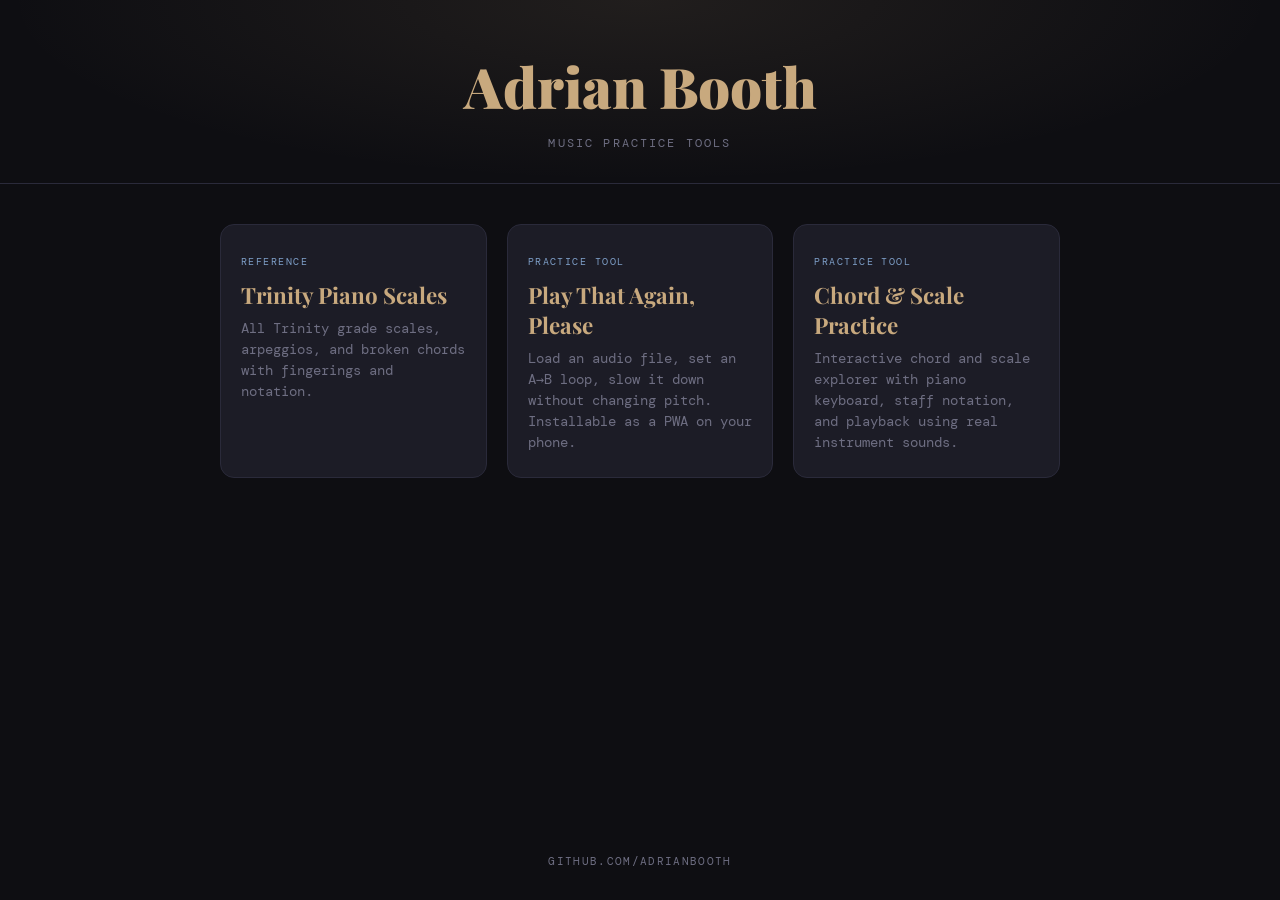
==== commit c65406bb: "add chord & scale practice app Co-Authored-By: Claude Sonnet 4.6 <noreply@anthropic.com>" ====
--- a/index.html
+++ b/index.html
@@ -129,6 +129,11 @@
         <h2>Play That Again, Please</h2>
         <p>Load an audio file, set an A→B loop, slow it down without changing pitch. Installable as a PWA on your phone.</p>
       </a>
+      <a class="card" href="./chord-practice/">
+        <span class="tag">Practice tool</span>
+        <h2>Chord &amp; Scale Practice</h2>
+        <p>Interactive chord and scale explorer with piano keyboard, staff notation, and playback using real instrument sounds.</p>
+      </a>
     </main>
     <footer>github.com/adrianbooth</footer>
   </body>
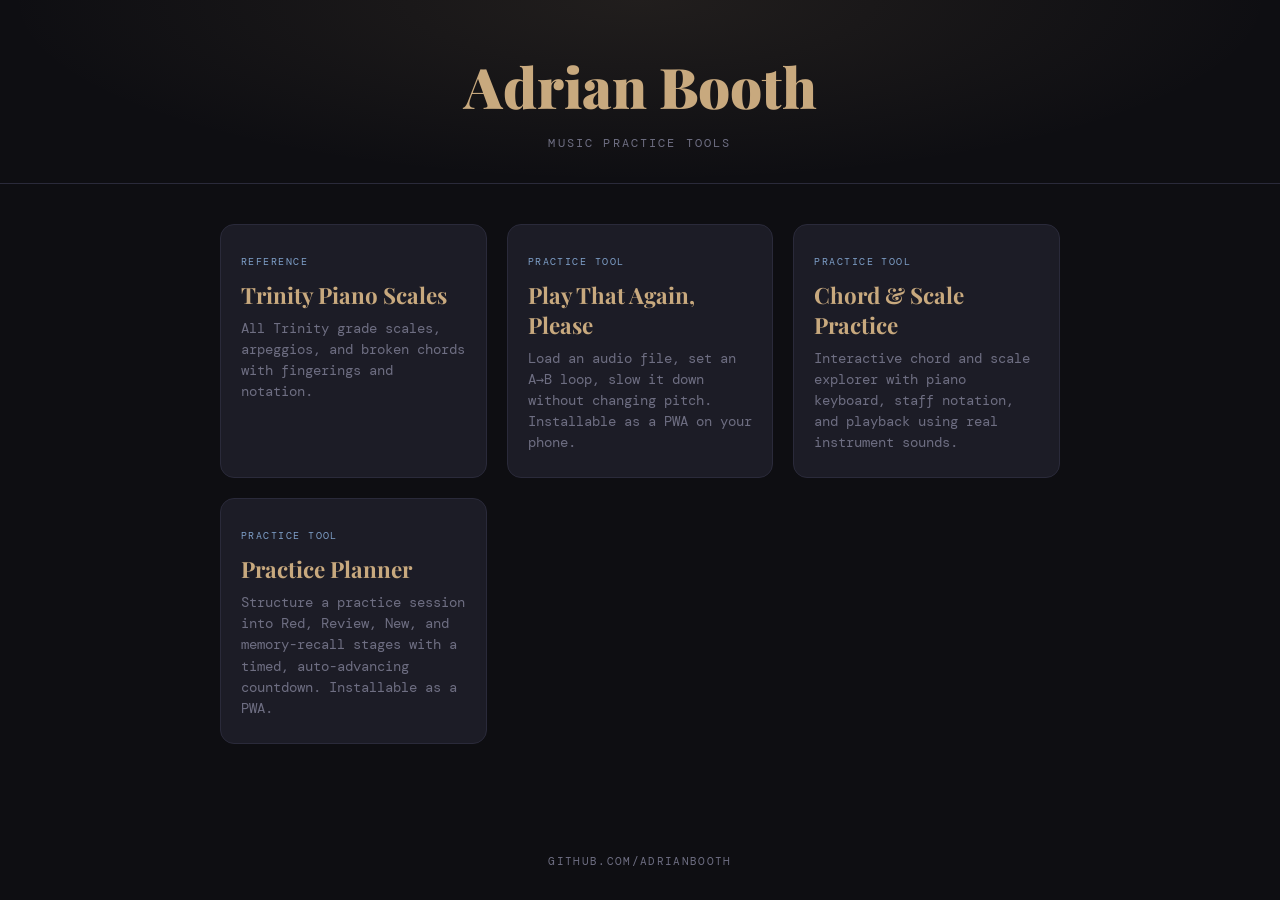
==== commit 0826f709: "practice-planner: add app and link from homepage Structured music practice session planner (Red, Rev" ====
--- a/index.html
+++ b/index.html
@@ -134,6 +134,11 @@
         <h2>Chord &amp; Scale Practice</h2>
         <p>Interactive chord and scale explorer with piano keyboard, staff notation, and playback using real instrument sounds.</p>
       </a>
+      <a class="card" href="./practice-planner/">
+        <span class="tag">Practice tool</span>
+        <h2>Practice Planner</h2>
+        <p>Structure a practice session into Red, Review, New, and memory-recall stages with a timed, auto-advancing countdown. Installable as a PWA.</p>
+      </a>
     </main>
     <footer>github.com/adrianbooth</footer>
   </body>
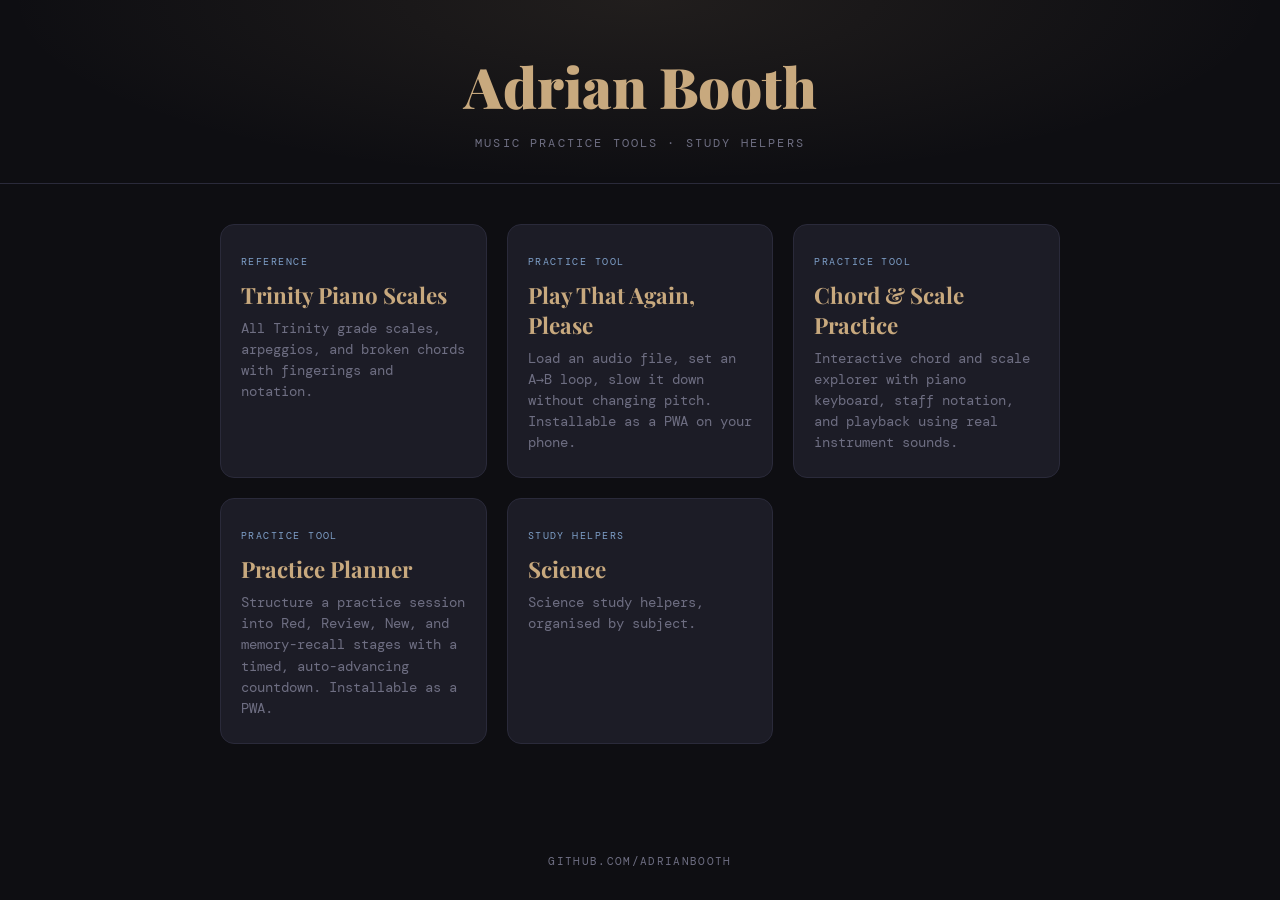
==== commit 12ac6561: "Add Science > Biology > Electrons section with electron shell study helper Co-Authored-By: Claude Op" ====
--- a/index.html
+++ b/index.html
@@ -114,9 +114,10 @@
     </style>
   </head>
   <body>
+    <!-- redeploy trigger: retry stuck Pages build -->
     <header>
       <h1>Adrian Booth</h1>
-      <p>Music practice tools</p>
+      <p>Music practice tools &middot; Study helpers</p>
     </header>
     <main>
       <a class="card" href="./scales/">
@@ -139,6 +140,11 @@
         <h2>Practice Planner</h2>
         <p>Structure a practice session into Red, Review, New, and memory-recall stages with a timed, auto-advancing countdown. Installable as a PWA.</p>
       </a>
+      <a class="card" href="./science/">
+        <span class="tag">Study helpers</span>
+        <h2>Science</h2>
+        <p>Science study helpers, organised by subject.</p>
+      </a>
     </main>
     <footer>github.com/adrianbooth</footer>
   </body>
